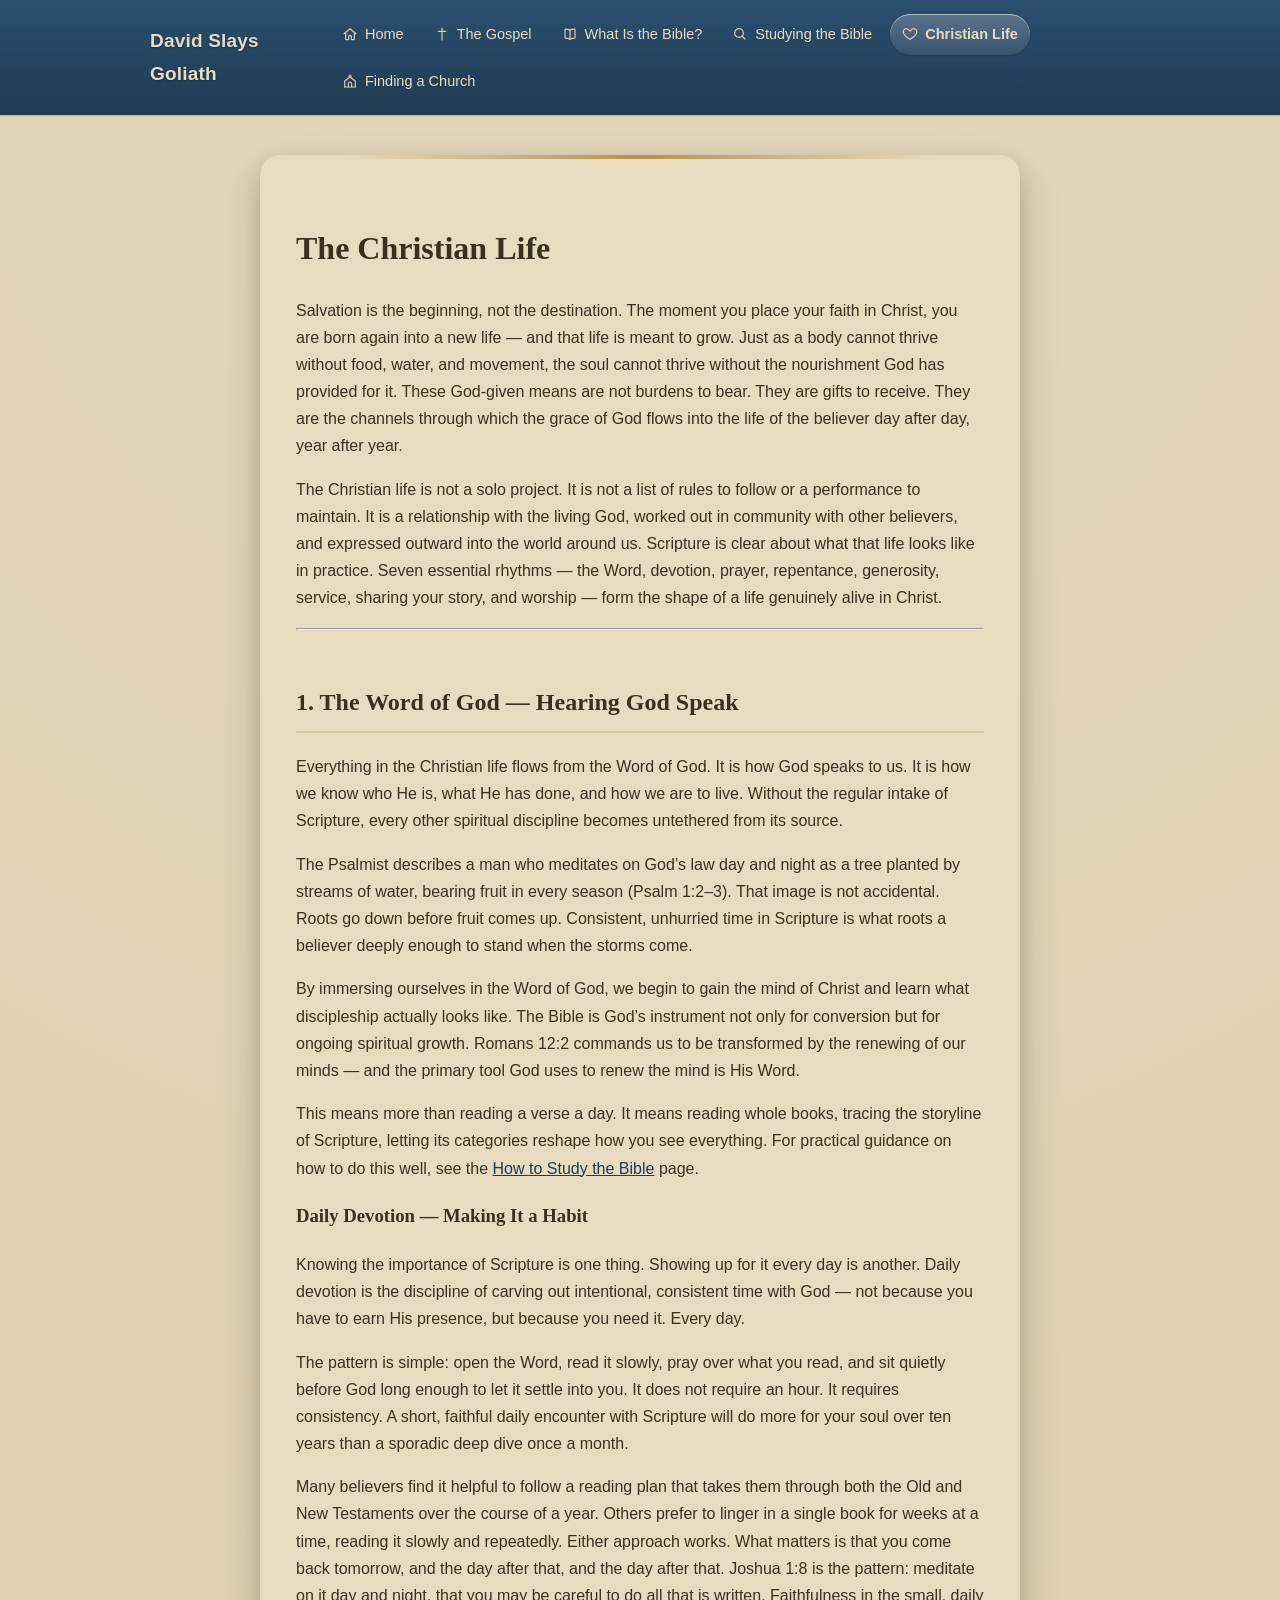
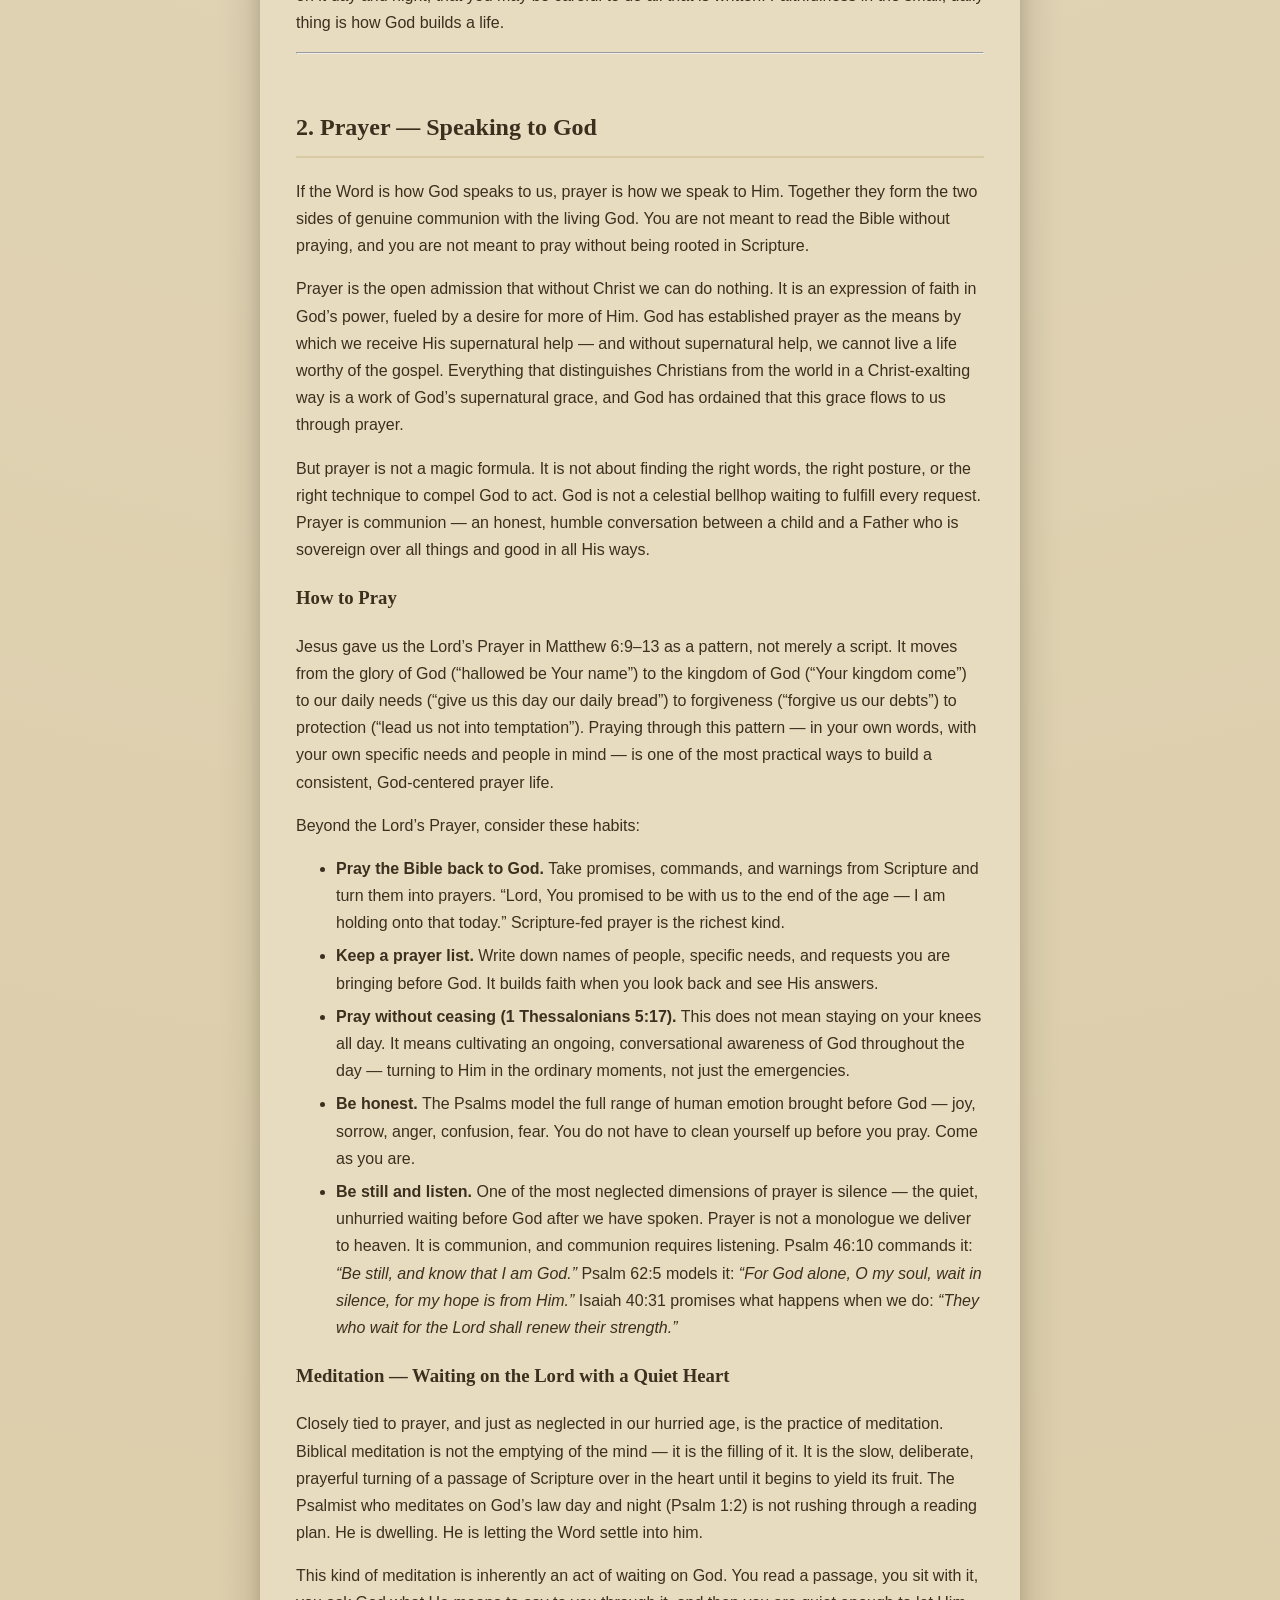
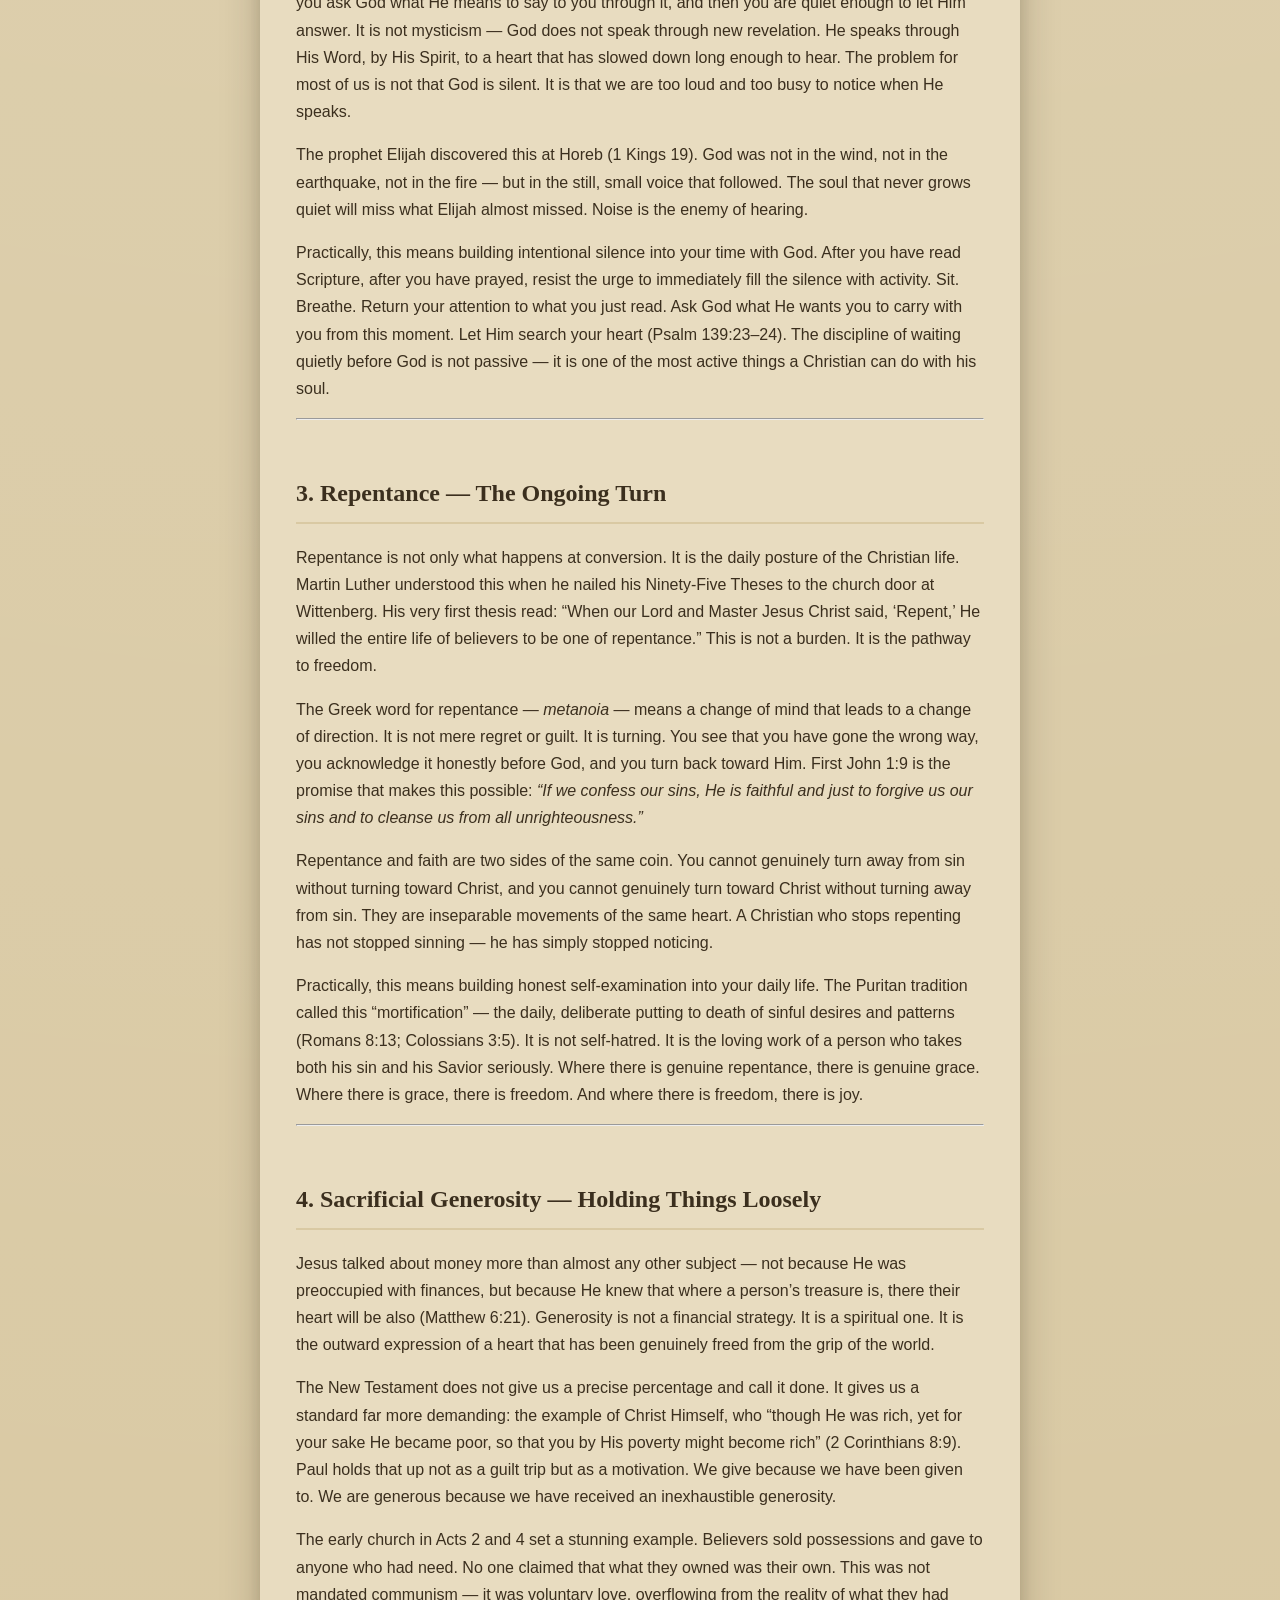
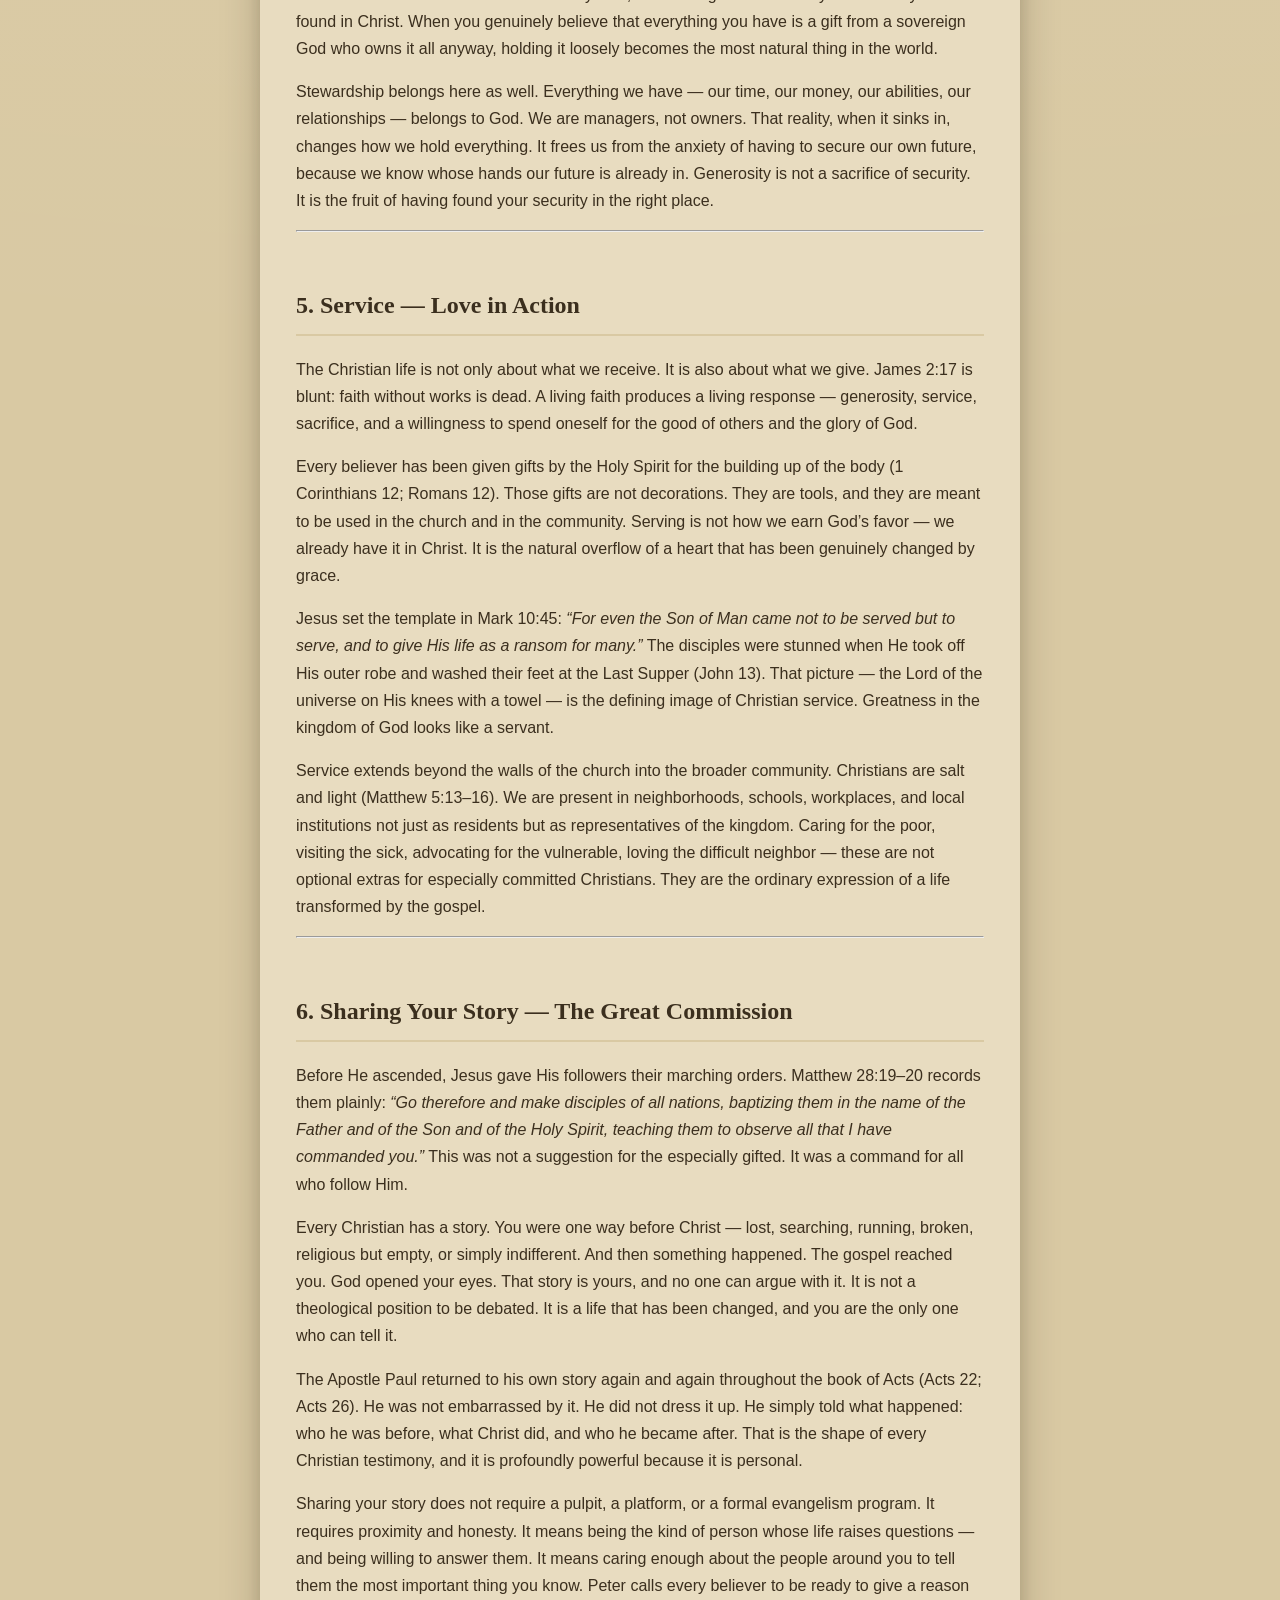
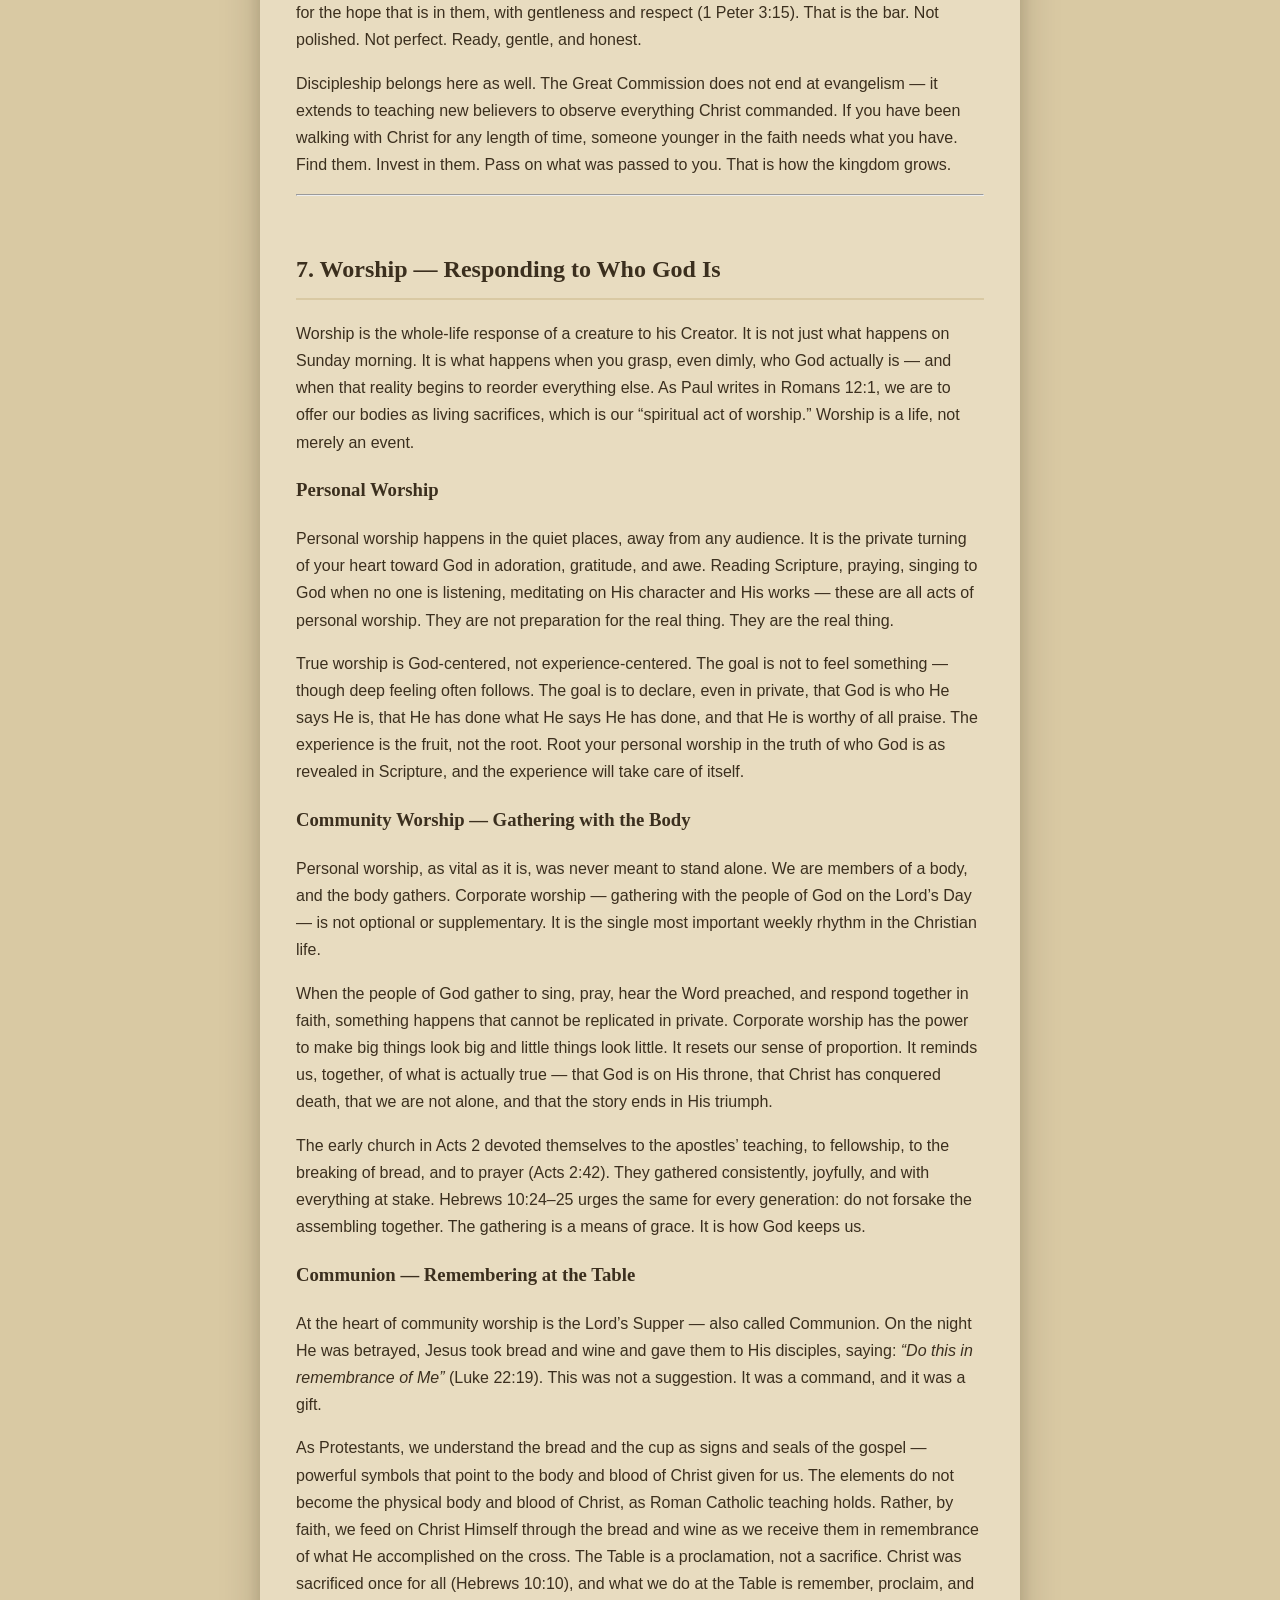
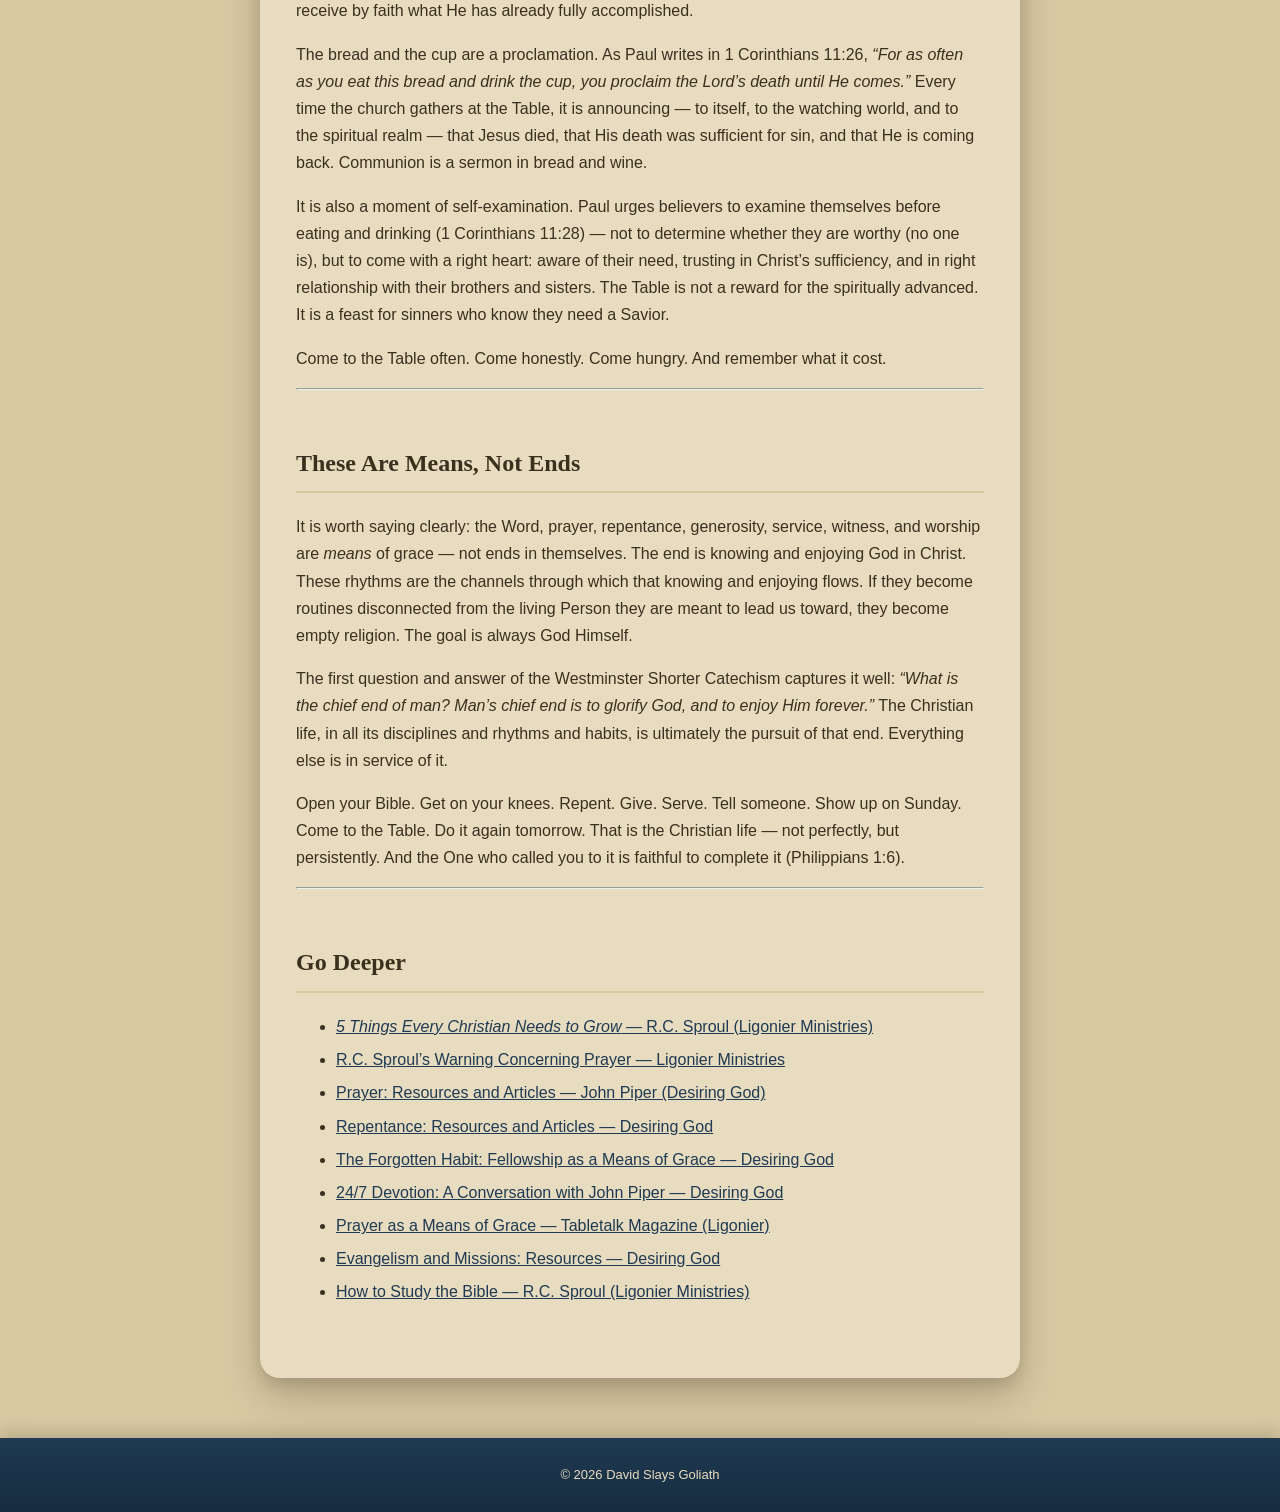
==== christian-life.html @ 3abf7e3c "Redesign: 3D depth, icon nav, mobile hamburger menu Adds inline SVG icon sprite, sticky header with " ====
<!DOCTYPE html>
<html lang="en">
<head>
<meta charset="UTF-8">
<title>Living the Christian Life — David Slays Goliath</title>
<meta name="viewport" content="width=device-width, initial-scale=1">
<link rel="stylesheet" href="styles.css">
</head>
<body>

<header class="site-header">
  <div class="header-inner">
    <a class="site-title" href="index.html">David Slays Goliath</a>
    <button class="nav-toggle" aria-label="Toggle menu" aria-expanded="false" aria-controls="site-nav">
      <span></span><span></span><span></span>
    </button>
    <nav class="site-nav" id="site-nav">
      <ul>
        <li><a href="index.html"><svg class="nav-icon" aria-hidden="true"><use href="assets/icons.svg#icon-home"/></svg><span>Home</span></a></li>
        <li><a href="gospel.html"><svg class="nav-icon" aria-hidden="true"><use href="assets/icons.svg#icon-cross"/></svg><span>The Gospel</span></a></li>
        <li><a href="what-is-the-bible.html"><svg class="nav-icon" aria-hidden="true"><use href="assets/icons.svg#icon-book"/></svg><span>What Is the Bible?</span></a></li>
        <li><a href="studying-the-bible.html"><svg class="nav-icon" aria-hidden="true"><use href="assets/icons.svg#icon-search"/></svg><span>Studying the Bible</span></a></li>
        <li><a href="christian-life.html" class="active"><svg class="nav-icon" aria-hidden="true"><use href="assets/icons.svg#icon-heart"/></svg><span>Christian Life</span></a></li>
        <li><a href="finding-a-church.html"><svg class="nav-icon" aria-hidden="true"><use href="assets/icons.svg#icon-church"/></svg><span>Finding a Church</span></a></li>
      </ul>
    </nav>
  </div>
</header>

<main>
<h1>The Christian Life</h1>

<p>
  Salvation is the beginning, not the destination. The moment you place your faith in Christ,
  you are born again into a new life &mdash; and that life is meant to grow. Just as a body
  cannot thrive without food, water, and movement, the soul cannot thrive without the nourishment
  God has provided for it. These God-given means are not burdens to bear. They are gifts to
  receive. They are the channels through which the grace of God flows into the life of the
  believer day after day, year after year.
</p>

<p>
  The Christian life is not a solo project. It is not a list of rules to follow or a performance
  to maintain. It is a relationship with the living God, worked out in community with other
  believers, and expressed outward into the world around us. Scripture is clear about what that
  life looks like in practice. Seven essential rhythms &mdash; the Word, devotion, prayer,
  repentance, generosity, service, sharing your story, and worship &mdash; form the shape
  of a life genuinely alive in Christ.
</p>

<hr>

<h2>1. The Word of God &mdash; Hearing God Speak</h2>

<p>
  Everything in the Christian life flows from the Word of God. It is how God speaks to us.
  It is how we know who He is, what He has done, and how we are to live. Without the regular
  intake of Scripture, every other spiritual discipline becomes untethered from its source.
</p>

<p>
  The Psalmist describes a man who meditates on God&rsquo;s law day and night as a tree planted
  by streams of water, bearing fruit in every season (Psalm 1:2&ndash;3). That image is not
  accidental. Roots go down before fruit comes up. Consistent, unhurried time in Scripture
  is what roots a believer deeply enough to stand when the storms come.
</p>

<p>
  By immersing ourselves in the Word of God, we begin to gain the mind of Christ and learn
  what discipleship actually looks like. The Bible is God&rsquo;s instrument not only for
  conversion but for ongoing spiritual growth. Romans 12:2 commands us to be transformed
  by the renewing of our minds &mdash; and the primary tool God uses to renew the mind
  is His Word.
</p>

<p>
  This means more than reading a verse a day. It means reading whole books, tracing the
  storyline of Scripture, letting its categories reshape how you see everything. For practical
  guidance on how to do this well, see the
  <a href="studying-the-bible.html">How to Study the Bible</a> page.
</p>

<h3>Daily Devotion &mdash; Making It a Habit</h3>

<p>
  Knowing the importance of Scripture is one thing. Showing up for it every day is another.
  Daily devotion is the discipline of carving out intentional, consistent time with God
  &mdash; not because you have to earn His presence, but because you need it. Every day.
</p>

<p>
  The pattern is simple: open the Word, read it slowly, pray over what you read, and sit
  quietly before God long enough to let it settle into you. It does not require an hour.
  It requires consistency. A short, faithful daily encounter with Scripture will do more
  for your soul over ten years than a sporadic deep dive once a month.
</p>

<p>
  Many believers find it helpful to follow a reading plan that takes them through both the
  Old and New Testaments over the course of a year. Others prefer to linger in a single
  book for weeks at a time, reading it slowly and repeatedly. Either approach works. What
  matters is that you come back tomorrow, and the day after that, and the day after that.
  Joshua 1:8 is the pattern: meditate on it day and night, that you may be careful to do
  all that is written. Faithfulness in the small, daily thing is how God builds a life.
</p>

<hr>

<h2>2. Prayer &mdash; Speaking to God</h2>

<p>
  If the Word is how God speaks to us, prayer is how we speak to Him. Together they form the
  two sides of genuine communion with the living God. You are not meant to read the Bible
  without praying, and you are not meant to pray without being rooted in Scripture.
</p>

<p>
  Prayer is the open admission that without Christ we can do nothing. It is an expression of
  faith in God&rsquo;s power, fueled by a desire for more of Him. God has established prayer
  as the means by which we receive His supernatural help &mdash; and without supernatural help,
  we cannot live a life worthy of the gospel. Everything that distinguishes Christians from the
  world in a Christ-exalting way is a work of God&rsquo;s supernatural grace, and God has
  ordained that this grace flows to us through prayer.
</p>

<p>
  But prayer is not a magic formula. It is not about finding the right words, the right posture,
  or the right technique to compel God to act. God is not a celestial bellhop waiting to fulfill
  every request. Prayer is communion &mdash; an honest, humble conversation between a child
  and a Father who is sovereign over all things and good in all His ways.
</p>

<h3>How to Pray</h3>

<p>
  Jesus gave us the Lord&rsquo;s Prayer in Matthew 6:9&ndash;13 as a pattern, not merely a
  script. It moves from the glory of God (&ldquo;hallowed be Your name&rdquo;) to the kingdom
  of God (&ldquo;Your kingdom come&rdquo;) to our daily needs (&ldquo;give us this day our
  daily bread&rdquo;) to forgiveness (&ldquo;forgive us our debts&rdquo;) to protection
  (&ldquo;lead us not into temptation&rdquo;). Praying through this pattern &mdash; in your
  own words, with your own specific needs and people in mind &mdash; is one of the most
  practical ways to build a consistent, God-centered prayer life.
</p>

<p>
  Beyond the Lord&rsquo;s Prayer, consider these habits:
</p>

<ul>
  <li>
    <strong>Pray the Bible back to God.</strong> Take promises, commands, and warnings from
    Scripture and turn them into prayers. &ldquo;Lord, You promised to be with us to the end
    of the age &mdash; I am holding onto that today.&rdquo; Scripture-fed prayer is the
    richest kind.
  </li>
  <li>
    <strong>Keep a prayer list.</strong> Write down names of people, specific needs, and
    requests you are bringing before God. It builds faith when you look back and see
    His answers.
  </li>
  <li>
    <strong>Pray without ceasing (1 Thessalonians 5:17).</strong> This does not mean
    staying on your knees all day. It means cultivating an ongoing, conversational awareness
    of God throughout the day &mdash; turning to Him in the ordinary moments, not just
    the emergencies.
  </li>
  <li>
    <strong>Be honest.</strong> The Psalms model the full range of human emotion brought
    before God &mdash; joy, sorrow, anger, confusion, fear. You do not have to clean yourself
    up before you pray. Come as you are.
  </li>
  <li>
    <strong>Be still and listen.</strong> One of the most neglected dimensions of prayer is
    silence &mdash; the quiet, unhurried waiting before God after we have spoken. Prayer is
    not a monologue we deliver to heaven. It is communion, and communion requires listening.
    Psalm 46:10 commands it: <em>&ldquo;Be still, and know that I am God.&rdquo;</em> Psalm
    62:5 models it: <em>&ldquo;For God alone, O my soul, wait in silence, for my hope is
    from Him.&rdquo;</em> Isaiah 40:31 promises what happens when we do:
    <em>&ldquo;They who wait for the Lord shall renew their strength.&rdquo;</em>
  </li>
</ul>

<h3>Meditation &mdash; Waiting on the Lord with a Quiet Heart</h3>

<p>
  Closely tied to prayer, and just as neglected in our hurried age, is the practice of
  meditation. Biblical meditation is not the emptying of the mind &mdash; it is the filling
  of it. It is the slow, deliberate, prayerful turning of a passage of Scripture over in
  the heart until it begins to yield its fruit. The Psalmist who meditates on God&rsquo;s
  law day and night (Psalm 1:2) is not rushing through a reading plan. He is dwelling.
  He is letting the Word settle into him.
</p>

<p>
  This kind of meditation is inherently an act of waiting on God. You read a passage, you
  sit with it, you ask God what He means to say to you through it, and then you are quiet
  enough to let Him answer. It is not mysticism &mdash; God does not speak through new
  revelation. He speaks through His Word, by His Spirit, to a heart that has slowed down
  long enough to hear. The problem for most of us is not that God is silent. It is that we
  are too loud and too busy to notice when He speaks.
</p>

<p>
  The prophet Elijah discovered this at Horeb (1 Kings 19). God was not in the wind, not
  in the earthquake, not in the fire &mdash; but in the still, small voice that followed.
  The soul that never grows quiet will miss what Elijah almost missed. Noise is the enemy
  of hearing.
</p>

<p>
  Practically, this means building intentional silence into your time with God. After you
  have read Scripture, after you have prayed, resist the urge to immediately fill the
  silence with activity. Sit. Breathe. Return your attention to what you just read. Ask
  God what He wants you to carry with you from this moment. Let Him search your heart
  (Psalm 139:23&ndash;24). The discipline of waiting quietly before God is not passive
  &mdash; it is one of the most active things a Christian can do with his soul.
</p>

<hr>

<h2>3. Repentance &mdash; The Ongoing Turn</h2>

<p>
  Repentance is not only what happens at conversion. It is the daily posture of the Christian
  life. Martin Luther understood this when he nailed his Ninety-Five Theses to the church
  door at Wittenberg. His very first thesis read: &ldquo;When our Lord and Master Jesus Christ
  said, &lsquo;Repent,&rsquo; He willed the entire life of believers to be one of repentance.&rdquo;
  This is not a burden. It is the pathway to freedom.
</p>

<p>
  The Greek word for repentance &mdash; <em>metanoia</em> &mdash; means a change of mind that
  leads to a change of direction. It is not mere regret or guilt. It is turning. You see that
  you have gone the wrong way, you acknowledge it honestly before God, and you turn back toward
  Him. First John 1:9 is the promise that makes this possible: <em>&ldquo;If we confess our
  sins, He is faithful and just to forgive us our sins and to cleanse us from all
  unrighteousness.&rdquo;</em>
</p>

<p>
  Repentance and faith are two sides of the same coin. You cannot genuinely turn away from
  sin without turning toward Christ, and you cannot genuinely turn toward Christ without
  turning away from sin. They are inseparable movements of the same heart. A Christian who
  stops repenting has not stopped sinning &mdash; he has simply stopped noticing.
</p>

<p>
  Practically, this means building honest self-examination into your daily life. The Puritan
  tradition called this &ldquo;mortification&rdquo; &mdash; the daily, deliberate putting to
  death of sinful desires and patterns (Romans 8:13; Colossians 3:5). It is not self-hatred.
  It is the loving work of a person who takes both his sin and his Savior seriously. Where
  there is genuine repentance, there is genuine grace. Where there is grace, there is freedom.
  And where there is freedom, there is joy.
</p>

<hr>

<h2>4. Sacrificial Generosity &mdash; Holding Things Loosely</h2>

<p>
  Jesus talked about money more than almost any other subject &mdash; not because He was
  preoccupied with finances, but because He knew that where a person&rsquo;s treasure is,
  there their heart will be also (Matthew 6:21). Generosity is not a financial strategy.
  It is a spiritual one. It is the outward expression of a heart that has been genuinely
  freed from the grip of the world.
</p>

<p>
  The New Testament does not give us a precise percentage and call it done. It gives us a
  standard far more demanding: the example of Christ Himself, who &ldquo;though He was rich,
  yet for your sake He became poor, so that you by His poverty might become rich&rdquo;
  (2 Corinthians 8:9). Paul holds that up not as a guilt trip but as a motivation. We give
  because we have been given to. We are generous because we have received an inexhaustible
  generosity.
</p>

<p>
  The early church in Acts 2 and 4 set a stunning example. Believers sold possessions and
  gave to anyone who had need. No one claimed that what they owned was their own. This was
  not mandated communism &mdash; it was voluntary love, overflowing from the reality of
  what they had found in Christ. When you genuinely believe that everything you have is a
  gift from a sovereign God who owns it all anyway, holding it loosely becomes the most
  natural thing in the world.
</p>

<p>
  Stewardship belongs here as well. Everything we have &mdash; our time, our money, our
  abilities, our relationships &mdash; belongs to God. We are managers, not owners. That
  reality, when it sinks in, changes how we hold everything. It frees us from the anxiety
  of having to secure our own future, because we know whose hands our future is already in.
  Generosity is not a sacrifice of security. It is the fruit of having found your security
  in the right place.
</p>

<hr>

<h2>5. Service &mdash; Love in Action</h2>

<p>
  The Christian life is not only about what we receive. It is also about what we give. James
  2:17 is blunt: faith without works is dead. A living faith produces a living response &mdash;
  generosity, service, sacrifice, and a willingness to spend oneself for the good of others
  and the glory of God.
</p>

<p>
  Every believer has been given gifts by the Holy Spirit for the building up of the body
  (1 Corinthians 12; Romans 12). Those gifts are not decorations. They are tools, and
  they are meant to be used in the church and in the community. Serving is not how we earn
  God&rsquo;s favor &mdash; we already have it in Christ. It is the natural overflow of a
  heart that has been genuinely changed by grace.
</p>

<p>
  Jesus set the template in Mark 10:45: <em>&ldquo;For even the Son of Man came not to be
  served but to serve, and to give His life as a ransom for many.&rdquo;</em> The disciples
  were stunned when He took off His outer robe and washed their feet at the Last Supper
  (John 13). That picture &mdash; the Lord of the universe on His knees with a towel &mdash;
  is the defining image of Christian service. Greatness in the kingdom of God looks like
  a servant.
</p>

<p>
  Service extends beyond the walls of the church into the broader community. Christians are
  salt and light (Matthew 5:13&ndash;16). We are present in neighborhoods, schools,
  workplaces, and local institutions not just as residents but as representatives of the
  kingdom. Caring for the poor, visiting the sick, advocating for the vulnerable, loving
  the difficult neighbor &mdash; these are not optional extras for especially committed
  Christians. They are the ordinary expression of a life transformed by the gospel.
</p>

<hr>

<h2>6. Sharing Your Story &mdash; The Great Commission</h2>

<p>
  Before He ascended, Jesus gave His followers their marching orders. Matthew 28:19&ndash;20
  records them plainly: <em>&ldquo;Go therefore and make disciples of all nations, baptizing
  them in the name of the Father and of the Son and of the Holy Spirit, teaching them to
  observe all that I have commanded you.&rdquo;</em> This was not a suggestion for the
  especially gifted. It was a command for all who follow Him.
</p>

<p>
  Every Christian has a story. You were one way before Christ &mdash; lost, searching, running,
  broken, religious but empty, or simply indifferent. And then something happened. The gospel
  reached you. God opened your eyes. That story is yours, and no one can argue with it. It is
  not a theological position to be debated. It is a life that has been changed, and you are
  the only one who can tell it.
</p>

<p>
  The Apostle Paul returned to his own story again and again throughout the book of Acts
  (Acts 22; Acts 26). He was not embarrassed by it. He did not dress it up. He simply told
  what happened: who he was before, what Christ did, and who he became after. That is the
  shape of every Christian testimony, and it is profoundly powerful because it is personal.
</p>

<p>
  Sharing your story does not require a pulpit, a platform, or a formal evangelism program.
  It requires proximity and honesty. It means being the kind of person whose life raises
  questions &mdash; and being willing to answer them. It means caring enough about the people
  around you to tell them the most important thing you know. Peter calls every believer to
  be ready to give a reason for the hope that is in them, with gentleness and respect
  (1 Peter 3:15). That is the bar. Not polished. Not perfect. Ready, gentle, and honest.
</p>

<p>
  Discipleship belongs here as well. The Great Commission does not end at evangelism &mdash;
  it extends to teaching new believers to observe everything Christ commanded. If you have
  been walking with Christ for any length of time, someone younger in the faith needs what
  you have. Find them. Invest in them. Pass on what was passed to you. That is how the
  kingdom grows.
</p>

<hr>

<h2>7. Worship &mdash; Responding to Who God Is</h2>

<p>
  Worship is the whole-life response of a creature to his Creator. It is not just what happens
  on Sunday morning. It is what happens when you grasp, even dimly, who God actually is &mdash;
  and when that reality begins to reorder everything else. As Paul writes in Romans 12:1,
  we are to offer our bodies as living sacrifices, which is our &ldquo;spiritual act of worship.&rdquo;
  Worship is a life, not merely an event.
</p>

<h3>Personal Worship</h3>

<p>
  Personal worship happens in the quiet places, away from any audience. It is the private
  turning of your heart toward God in adoration, gratitude, and awe. Reading Scripture,
  praying, singing to God when no one is listening, meditating on His character and His
  works &mdash; these are all acts of personal worship. They are not preparation for
  the real thing. They are the real thing.
</p>

<p>
  True worship is God-centered, not experience-centered. The goal is not to feel something
  &mdash; though deep feeling often follows. The goal is to declare, even in private, that
  God is who He says He is, that He has done what He says He has done, and that He is
  worthy of all praise. The experience is the fruit, not the root. Root your personal
  worship in the truth of who God is as revealed in Scripture, and the experience
  will take care of itself.
</p>

<h3>Community Worship &mdash; Gathering with the Body</h3>

<p>
  Personal worship, as vital as it is, was never meant to stand alone. We are members of
  a body, and the body gathers. Corporate worship &mdash; gathering with the people of God
  on the Lord&rsquo;s Day &mdash; is not optional or supplementary. It is the single most
  important weekly rhythm in the Christian life.
</p>

<p>
  When the people of God gather to sing, pray, hear the Word preached, and respond together
  in faith, something happens that cannot be replicated in private. Corporate worship has the
  power to make big things look big and little things look little. It resets our sense of
  proportion. It reminds us, together, of what is actually true &mdash; that God is on His
  throne, that Christ has conquered death, that we are not alone, and that the story ends
  in His triumph.
</p>

<p>
  The early church in Acts 2 devoted themselves to the apostles&rsquo; teaching, to fellowship,
  to the breaking of bread, and to prayer (Acts 2:42). They gathered consistently, joyfully,
  and with everything at stake. Hebrews 10:24&ndash;25 urges the same for every generation:
  do not forsake the assembling together. The gathering is a means of grace. It is how God
  keeps us.
</p>

<h3>Communion &mdash; Remembering at the Table</h3>

<p>
  At the heart of community worship is the Lord&rsquo;s Supper &mdash; also called Communion.
  On the night He was betrayed, Jesus took bread and wine and gave them to His disciples,
  saying: <em>&ldquo;Do this in remembrance of Me&rdquo;</em> (Luke 22:19). This was not a
  suggestion. It was a command, and it was a gift.
</p>

<p>
  As Protestants, we understand the bread and the cup as signs and seals of the gospel
  &mdash; powerful symbols that point to the body and blood of Christ given for us. The
  elements do not become the physical body and blood of Christ, as Roman Catholic teaching
  holds. Rather, by faith, we feed on Christ Himself through the bread and wine as we
  receive them in remembrance of what He accomplished on the cross. The Table is a
  proclamation, not a sacrifice. Christ was sacrificed once for all (Hebrews 10:10),
  and what we do at the Table is remember, proclaim, and receive by faith what He has
  already fully accomplished.
</p>

<p>
  The bread and the cup are a proclamation. As Paul writes in 1 Corinthians 11:26,
  <em>&ldquo;For as often as you eat this bread and drink the cup, you proclaim the Lord&rsquo;s
  death until He comes.&rdquo;</em> Every time the church gathers at the Table, it is
  announcing &mdash; to itself, to the watching world, and to the spiritual realm &mdash;
  that Jesus died, that His death was sufficient for sin, and that He is coming back.
  Communion is a sermon in bread and wine.
</p>

<p>
  It is also a moment of self-examination. Paul urges believers to examine themselves before
  eating and drinking (1 Corinthians 11:28) &mdash; not to determine whether they are worthy
  (no one is), but to come with a right heart: aware of their need, trusting in Christ&rsquo;s
  sufficiency, and in right relationship with their brothers and sisters. The Table is not a
  reward for the spiritually advanced. It is a feast for sinners who know they need a Savior.
</p>

<p>
  Come to the Table often. Come honestly. Come hungry. And remember what it cost.
</p>

<hr>

<h2>These Are Means, Not Ends</h2>

<p>
  It is worth saying clearly: the Word, prayer, repentance, generosity, service, witness, and
  worship are <em>means</em> of grace &mdash; not ends in themselves. The end is knowing and
  enjoying God in Christ. These rhythms are the channels through which that knowing and enjoying
  flows. If they become routines disconnected from the living Person they are meant to lead
  us toward, they become empty religion. The goal is always God Himself.
</p>

<p>
  The first question and answer of the Westminster Shorter Catechism captures it well:
  <em>&ldquo;What is the chief end of man? Man&rsquo;s chief end is to glorify God, and to
  enjoy Him forever.&rdquo;</em> The Christian life, in all its disciplines and rhythms and
  habits, is ultimately the pursuit of that end. Everything else is in service of it.
</p>

<p>
  Open your Bible. Get on your knees. Repent. Give. Serve. Tell someone. Show up on Sunday.
  Come to the Table. Do it again tomorrow. That is the Christian life &mdash; not perfectly,
  but persistently. And the One who called you to it is faithful to complete it (Philippians 1:6).
</p>

<hr>

<h2>Go Deeper</h2>

<ul>
  <li><a href="https://store.ligonier.org/5-things-every-christian-needs-to-grow-paperback" target="_blank" rel="noopener"><em>5 Things Every Christian Needs to Grow</em> &mdash; R.C. Sproul (Ligonier Ministries)</a></li>
  <li><a href="https://learn.ligonier.org/articles/rc-sproul-warning-prayer" target="_blank" rel="noopener">R.C. Sproul&rsquo;s Warning Concerning Prayer &mdash; Ligonier Ministries</a></li>
  <li><a href="https://www.desiringgod.org/topics/prayer" target="_blank" rel="noopener">Prayer: Resources and Articles &mdash; John Piper (Desiring God)</a></li>
  <li><a href="https://www.desiringgod.org/topics/repentance" target="_blank" rel="noopener">Repentance: Resources and Articles &mdash; Desiring God</a></li>
  <li><a href="https://www.desiringgod.org/articles/the-forgotten-habit" target="_blank" rel="noopener">The Forgotten Habit: Fellowship as a Means of Grace &mdash; Desiring God</a></li>
  <li><a href="https://www.desiringgod.org/interviews/24-7-devotion" target="_blank" rel="noopener">24/7 Devotion: A Conversation with John Piper &mdash; Desiring God</a></li>
  <li><a href="https://tabletalkmagazine.com/article/2020/06/prayer-as-a-means-of-grace/" target="_blank" rel="noopener">Prayer as a Means of Grace &mdash; Tabletalk Magazine (Ligonier)</a></li>
  <li><a href="https://www.desiringgod.org/topics/evangelism-and-missions" target="_blank" rel="noopener">Evangelism and Missions: Resources &mdash; Desiring God</a></li>
  <li><a href="https://learn.ligonier.org/devotionals/how-study-bible" target="_blank" rel="noopener">How to Study the Bible &mdash; R.C. Sproul (Ligonier Ministries)</a></li>
</ul>
</main>

<footer class="site-footer">
  &copy; 2026 David Slays Goliath
</footer>

<script src="script.js" defer></script>
</body>
</html>
---- styles.css ----
:root {
  --sand: #D9C9A3;
  --sand-light: #E8DCC0;
  --dusk-blue: #1F3A52;
  --dusk-blue-light: #2C4F6E;
  --bronze: #8C6A3F;
  --gold: #B8924D;
  --ink: #3B2F1E;

  --radius-sm: 8px;
  --radius-md: 14px;
  --radius-lg: 20px;

  --shadow-sm: 0 1px 2px rgba(31, 22, 8, 0.12), 0 1px 1px rgba(31, 22, 8, 0.08);
  --shadow-md: 0 6px 16px rgba(31, 22, 8, 0.16), 0 2px 6px rgba(31, 22, 8, 0.1);
  --shadow-lg: 0 18px 40px rgba(31, 22, 8, 0.22), 0 6px 14px rgba(31, 22, 8, 0.12);
  --shadow-inset: inset 0 1px 0 rgba(255, 255, 255, 0.5), inset 0 -1px 0 rgba(0, 0, 0, 0.06);

  --ease: cubic-bezier(0.2, 0.7, 0.2, 1);
}

* {
  box-sizing: border-box;
}

body {
  margin: 0;
  font-family: -apple-system, Segoe UI, Roboto, Helvetica, Arial, sans-serif;
  color: var(--ink);
  background: var(--sand) radial-gradient(circle at 50% 0%, rgba(255, 255, 255, 0.25), transparent 55%);
  line-height: 1.7;
}

h1, h2, h3, .headline {
  font-family: Georgia, 'Times New Roman', serif;
}

a {
  color: var(--dusk-blue);
}

a:hover {
  text-decoration: none;
}

/* ---------- Header / Nav ---------- */

header.site-header {
  background: linear-gradient(180deg, var(--dusk-blue-light), var(--dusk-blue));
  padding: 14px 24px;
  position: sticky;
  top: 0;
  z-index: 50;
  box-shadow: var(--shadow-sm);
  transition: box-shadow 0.25s var(--ease);
}

header.site-header.is-scrolled {
  box-shadow: var(--shadow-md);
}

.site-header .header-inner {
  max-width: 980px;
  margin: 0 auto;
  display: flex;
  align-items: center;
  justify-content: space-between;
  gap: 12px;
  position: relative;
}

.site-title {
  color: var(--sand-light);
  font-size: 19px;
  text-decoration: none;
  font-weight: bold;
  letter-spacing: 0.2px;
  text-shadow: 0 1px 2px rgba(0, 0, 0, 0.3);
}

/* Hamburger toggle (mobile only) */
.nav-toggle {
  display: none;
  flex-direction: column;
  justify-content: center;
  gap: 5px;
  width: 38px;
  height: 34px;
  background: rgba(255, 255, 255, 0.08);
  border: 1px solid rgba(255, 255, 255, 0.18);
  border-radius: var(--radius-sm);
  cursor: pointer;
  box-shadow: var(--shadow-sm);
}

.nav-toggle span {
  display: block;
  width: 18px;
  height: 2px;
  margin: 0 auto;
  background: var(--sand-light);
  border-radius: 2px;
  transition: transform 0.25s var(--ease), opacity 0.25s var(--ease);
}

.nav-toggle.open span:nth-child(1) {
  transform: translateY(7px) rotate(45deg);
}
.nav-toggle.open span:nth-child(2) {
  opacity: 0;
}
.nav-toggle.open span:nth-child(3) {
  transform: translateY(-7px) rotate(-45deg);
}

nav.site-nav ul {
  list-style: none;
  display: flex;
  flex-wrap: wrap;
  gap: 6px;
  margin: 0;
  padding: 0;
}

nav.site-nav a {
  display: flex;
  align-items: center;
  gap: 7px;
  color: var(--sand-light);
  text-decoration: none;
  font-size: 14.5px;
  padding: 8px 12px;
  border-radius: 999px;
  transition: background 0.2s var(--ease), box-shadow 0.2s var(--ease), transform 0.15s var(--ease);
}

nav.site-nav a:hover {
  background: rgba(255, 255, 255, 0.1);
  box-shadow: var(--shadow-inset);
}

nav.site-nav a.active {
  background: linear-gradient(180deg, rgba(255, 255, 255, 0.22), rgba(255, 255, 255, 0.08));
  box-shadow: var(--shadow-sm), var(--shadow-inset);
  font-weight: 600;
}

.nav-icon {
  width: 16px;
  height: 16px;
  flex-shrink: 0;
  opacity: 0.9;
}

@media (max-width: 760px) {
  .nav-toggle {
    display: flex;
  }

  nav.site-nav {
    position: absolute;
    top: calc(100% + 10px);
    right: 0;
    left: 0;
    background: var(--dusk-blue);
    border-radius: var(--radius-md);
    box-shadow: var(--shadow-lg);
    padding: 10px;
    max-height: 0;
    overflow: hidden;
    opacity: 0;
    transform: translateY(-6px);
    transition: max-height 0.25s var(--ease), opacity 0.2s var(--ease), transform 0.25s var(--ease);
  }

  nav.site-nav.open {
    max-height: 360px;
    opacity: 1;
    transform: translateY(0);
  }

  nav.site-nav ul {
    flex-direction: column;
  }

  nav.site-nav a {
    padding: 11px 14px;
  }
}

/* ---------- Hero ---------- */

.hero {
  background-image: linear-gradient(rgba(31, 58, 82, 0.6), rgba(31, 58, 82, 0.55)), url("assets/hero-david-goliath.jpg");
  background-size: cover;
  background-position: center 20%;
  padding: 100px 24px 120px;
  text-align: center;
  position: relative;
  box-shadow: var(--shadow-lg);
  clip-path: polygon(0 0, 100% 0, 100% 92%, 50% 100%, 0 92%);
}

.hero .headline {
  font-size: 36px;
  margin: 0 0 8px;
  color: var(--sand-light);
  text-shadow: 0 3px 8px rgba(0, 0, 0, 0.45);
}

.hero .subtitle {
  font-size: 18px;
  color: var(--sand-light);
  margin: 0;
  text-shadow: 0 1px 4px rgba(0, 0, 0, 0.4);
}

.hero .credit {
  display: block;
  margin-top: 16px;
  font-size: 11px;
  color: var(--sand-light);
  opacity: 0.75;
}

/* ---------- Main content card ---------- */

main {
  max-width: 760px;
  margin: 40px auto 60px;
  padding: 44px 36px 56px;
  position: relative;
  background: var(--sand-light);
  border-radius: var(--radius-lg);
  box-shadow: var(--shadow-lg);
}

.hero + main {
  margin-top: -36px;
}

main::before {
  content: "";
  position: absolute;
  top: 0;
  left: 10%;
  right: 10%;
  height: 4px;
  border-radius: 0 0 4px 4px;
  background: linear-gradient(90deg, transparent, var(--gold), transparent);
}

.page-title {
  font-size: 28px;
  margin-bottom: 8px;
}

.page-intro,
.start-label {
  color: var(--bronze);
  font-style: italic;
  margin-top: 0;
}

main h2 {
  margin-top: 2.2em;
  padding-bottom: 8px;
  border-bottom: 2px solid var(--sand);
}

main blockquote {
  margin: 1.4em 0;
  padding: 14px 18px;
  background: var(--sand);
  border-left: 4px solid var(--gold);
  border-radius: var(--radius-sm);
  box-shadow: var(--shadow-sm);
  font-style: italic;
}

/* generic content lists (resources, etc.) get a subtle lift */
main ul:not(.topic-grid) li {
  position: relative;
  margin-bottom: 6px;
}

/* ---------- Topic cards (homepage) ---------- */

.topic-grid {
  list-style: none;
  display: grid;
  grid-template-columns: repeat(auto-fit, minmax(280px, 1fr));
  gap: 14px;
  margin: 0;
  padding: 0;
}

.topic-card a {
  display: flex;
  align-items: center;
  gap: 14px;
  padding: 16px;
  background: linear-gradient(180deg, #fff7e8, var(--sand-light));
  border-radius: var(--radius-md);
  box-shadow: var(--shadow-sm), var(--shadow-inset);
  text-decoration: none;
  color: var(--ink);
  border: 1px solid rgba(140, 106, 63, 0.18);
  transition: transform 0.2s var(--ease), box-shadow 0.2s var(--ease);
}

.topic-card a:hover {
  transform: translateY(-3px);
  box-shadow: var(--shadow-md), var(--shadow-inset);
}

.topic-icon {
  display: flex;
  align-items: center;
  justify-content: center;
  width: 42px;
  height: 42px;
  flex-shrink: 0;
  border-radius: 50%;
  background: linear-gradient(180deg, var(--dusk-blue-light), var(--dusk-blue));
  box-shadow: var(--shadow-sm), inset 0 1px 0 rgba(255, 255, 255, 0.25);
  color: var(--sand-light);
}

.topic-icon svg {
  width: 21px;
  height: 21px;
}

.topic-text {
  display: flex;
  flex-direction: column;
  gap: 2px;
  flex: 1;
}

.topic-title {
  font-weight: 700;
  font-size: 15.5px;
  color: var(--dusk-blue);
}

.topic-desc {
  font-size: 13px;
  color: var(--bronze);
}

.topic-arrow {
  width: 16px;
  height: 16px;
  flex-shrink: 0;
  color: var(--bronze);
  opacity: 0.6;
  transition: transform 0.2s var(--ease), opacity 0.2s var(--ease);
}

.topic-card a:hover .topic-arrow {
  transform: translateX(3px);
  opacity: 1;
}

/* ---------- Footer ---------- */

footer.site-footer {
  background: linear-gradient(180deg, var(--dusk-blue), #162c3f);
  color: var(--sand-light);
  text-align: center;
  padding: 26px 24px;
  font-size: 13px;
  box-shadow: 0 -6px 16px rgba(31, 22, 8, 0.18);
}

/* ---------- Misc ---------- */

.coming-soon {
  border: 1px dashed var(--bronze);
  padding: 24px;
  border-radius: var(--radius-md);
  background: var(--sand);
  box-shadow: var(--shadow-inset);
}

@media (max-width: 600px) {
  main {
    margin: 28px 12px 40px;
    padding: 32px 22px 40px;
  }

  .hero + main {
    margin-top: -24px;
  }

  .hero {
    padding: 80px 20px 90px;
  }

  .hero .headline {
    font-size: 28px;
  }
}
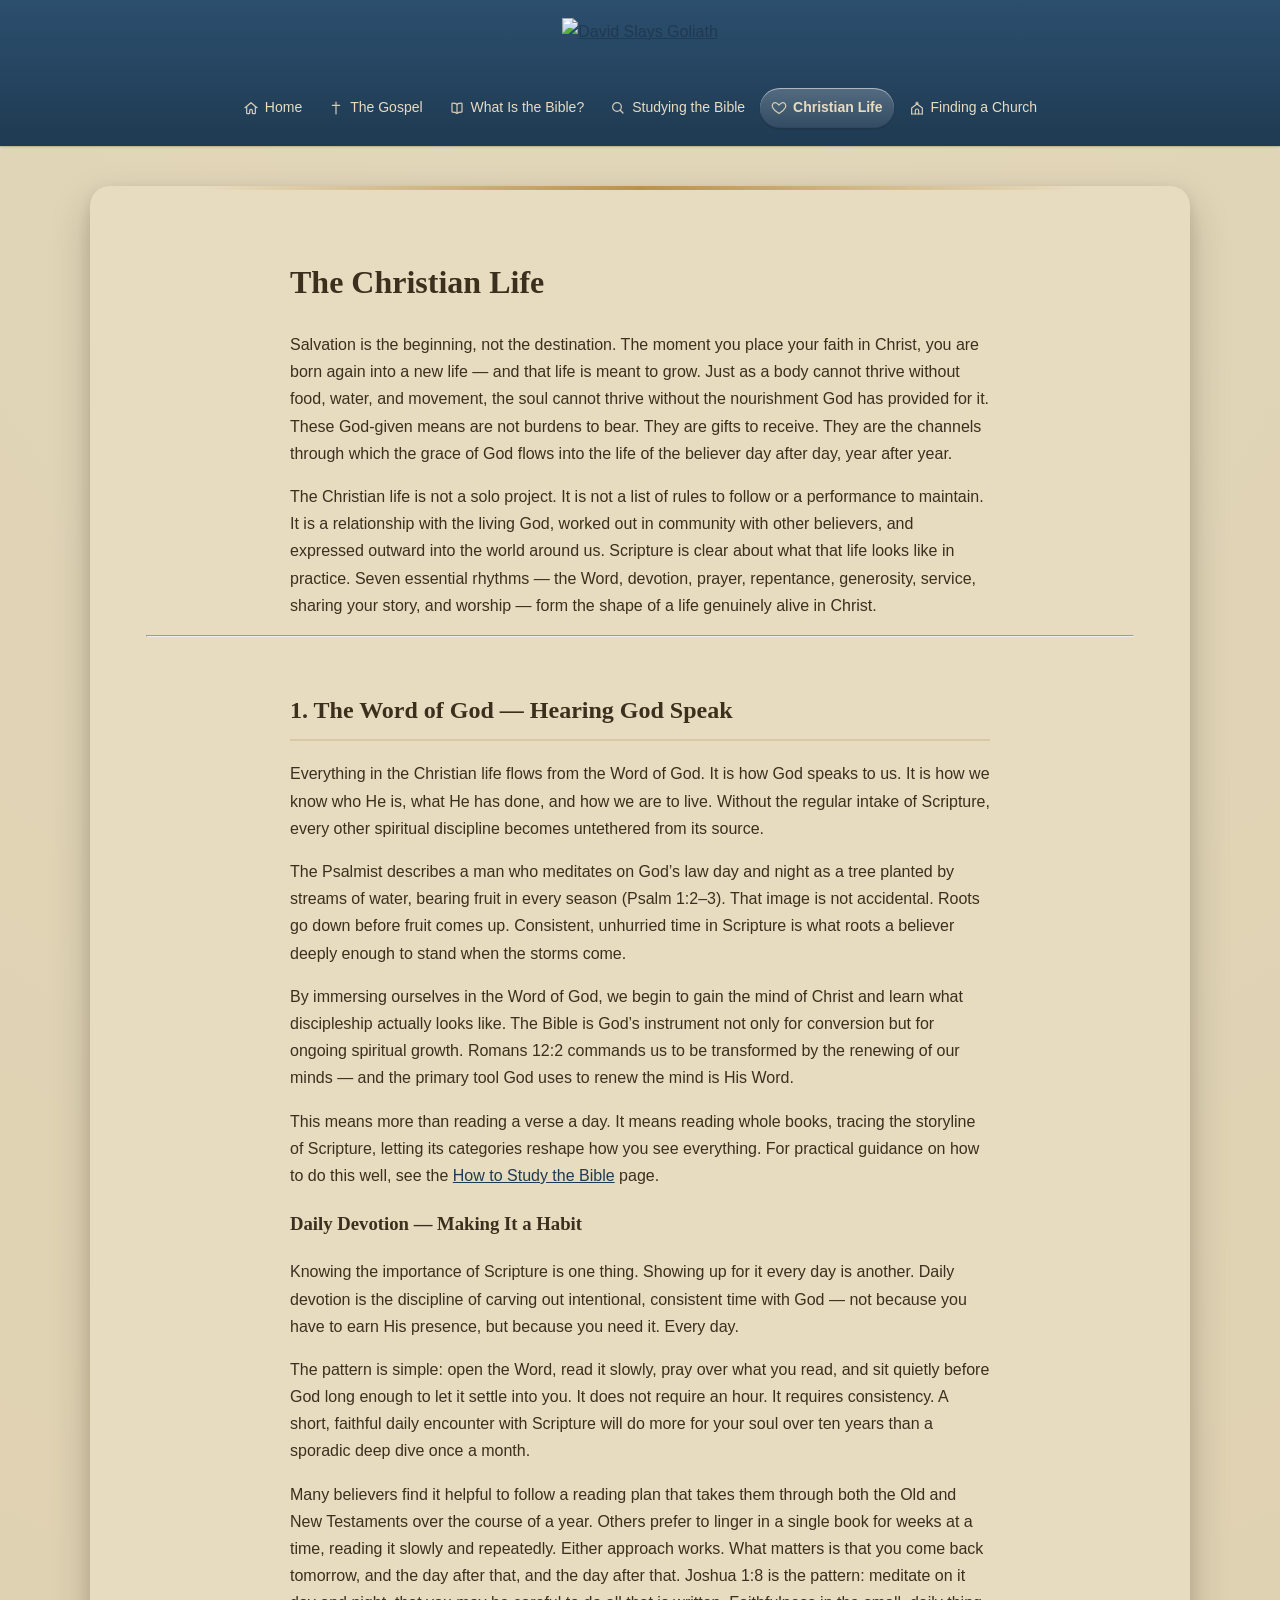
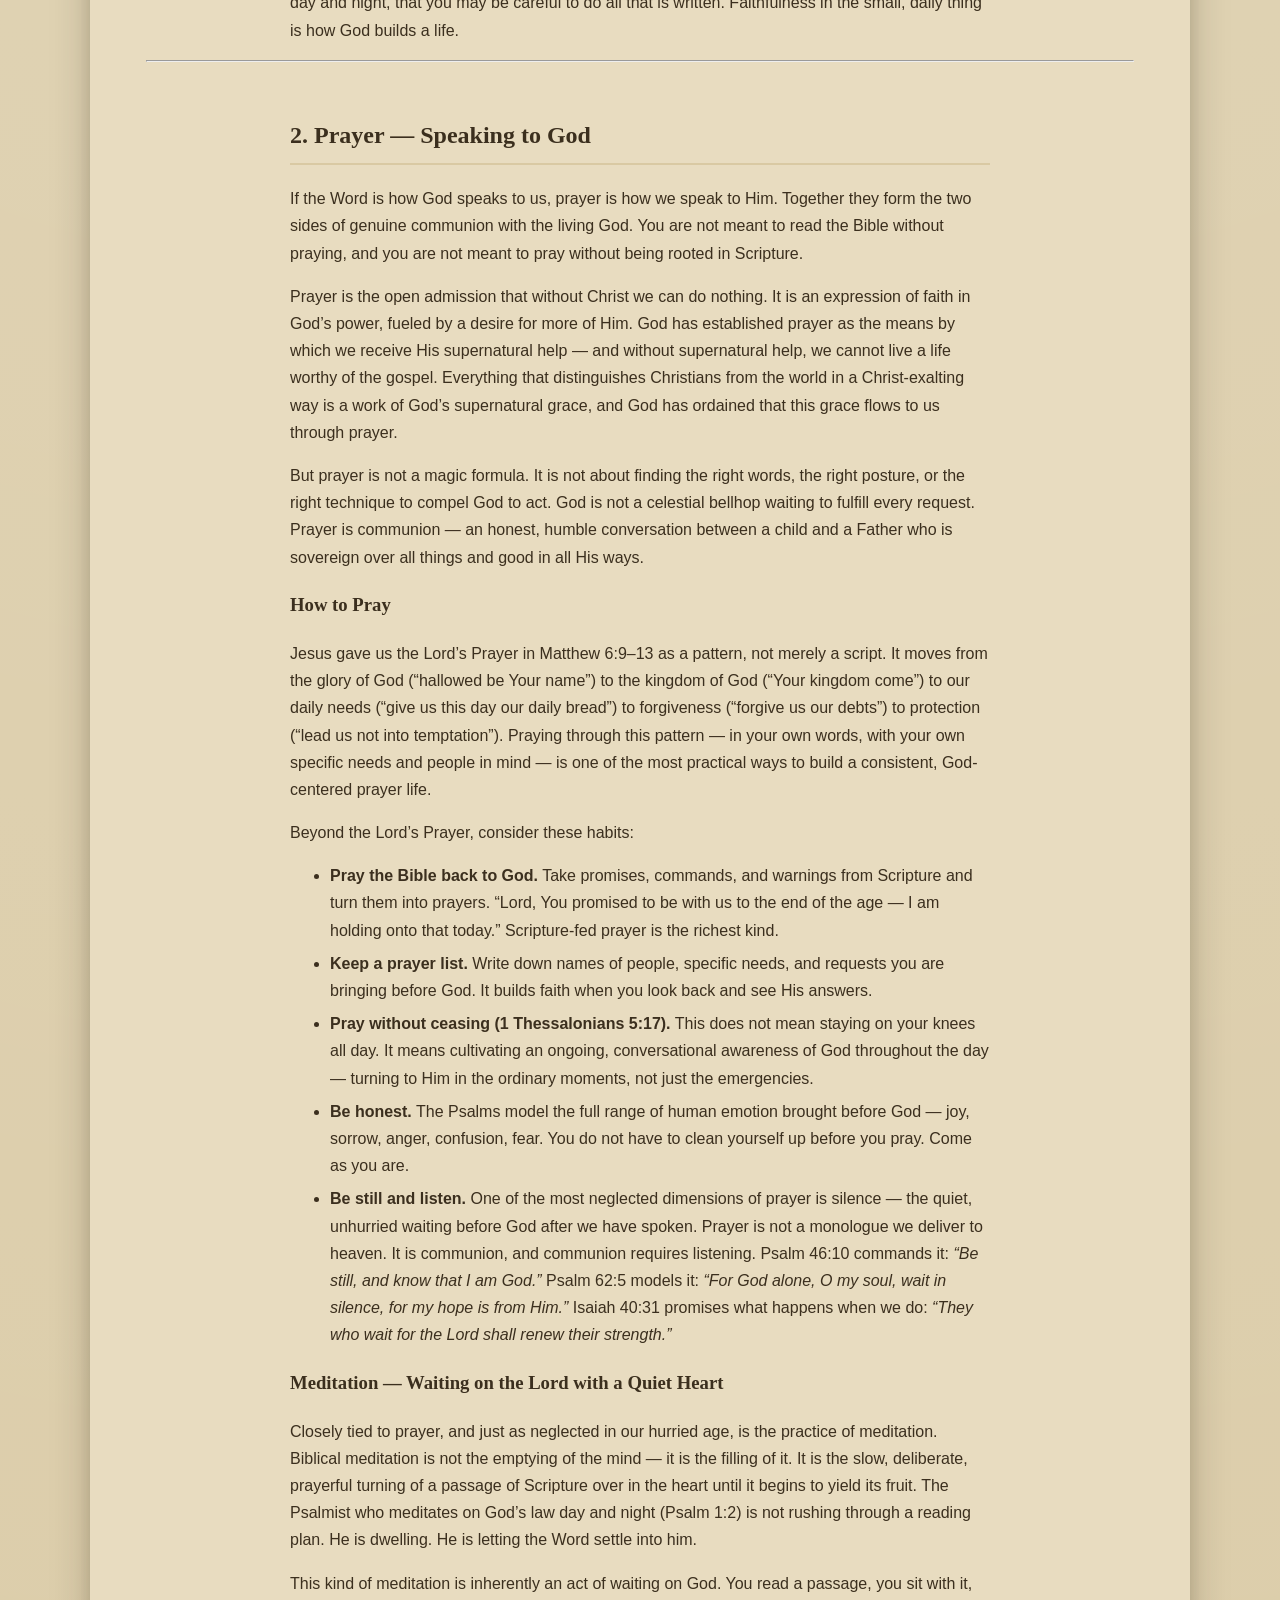
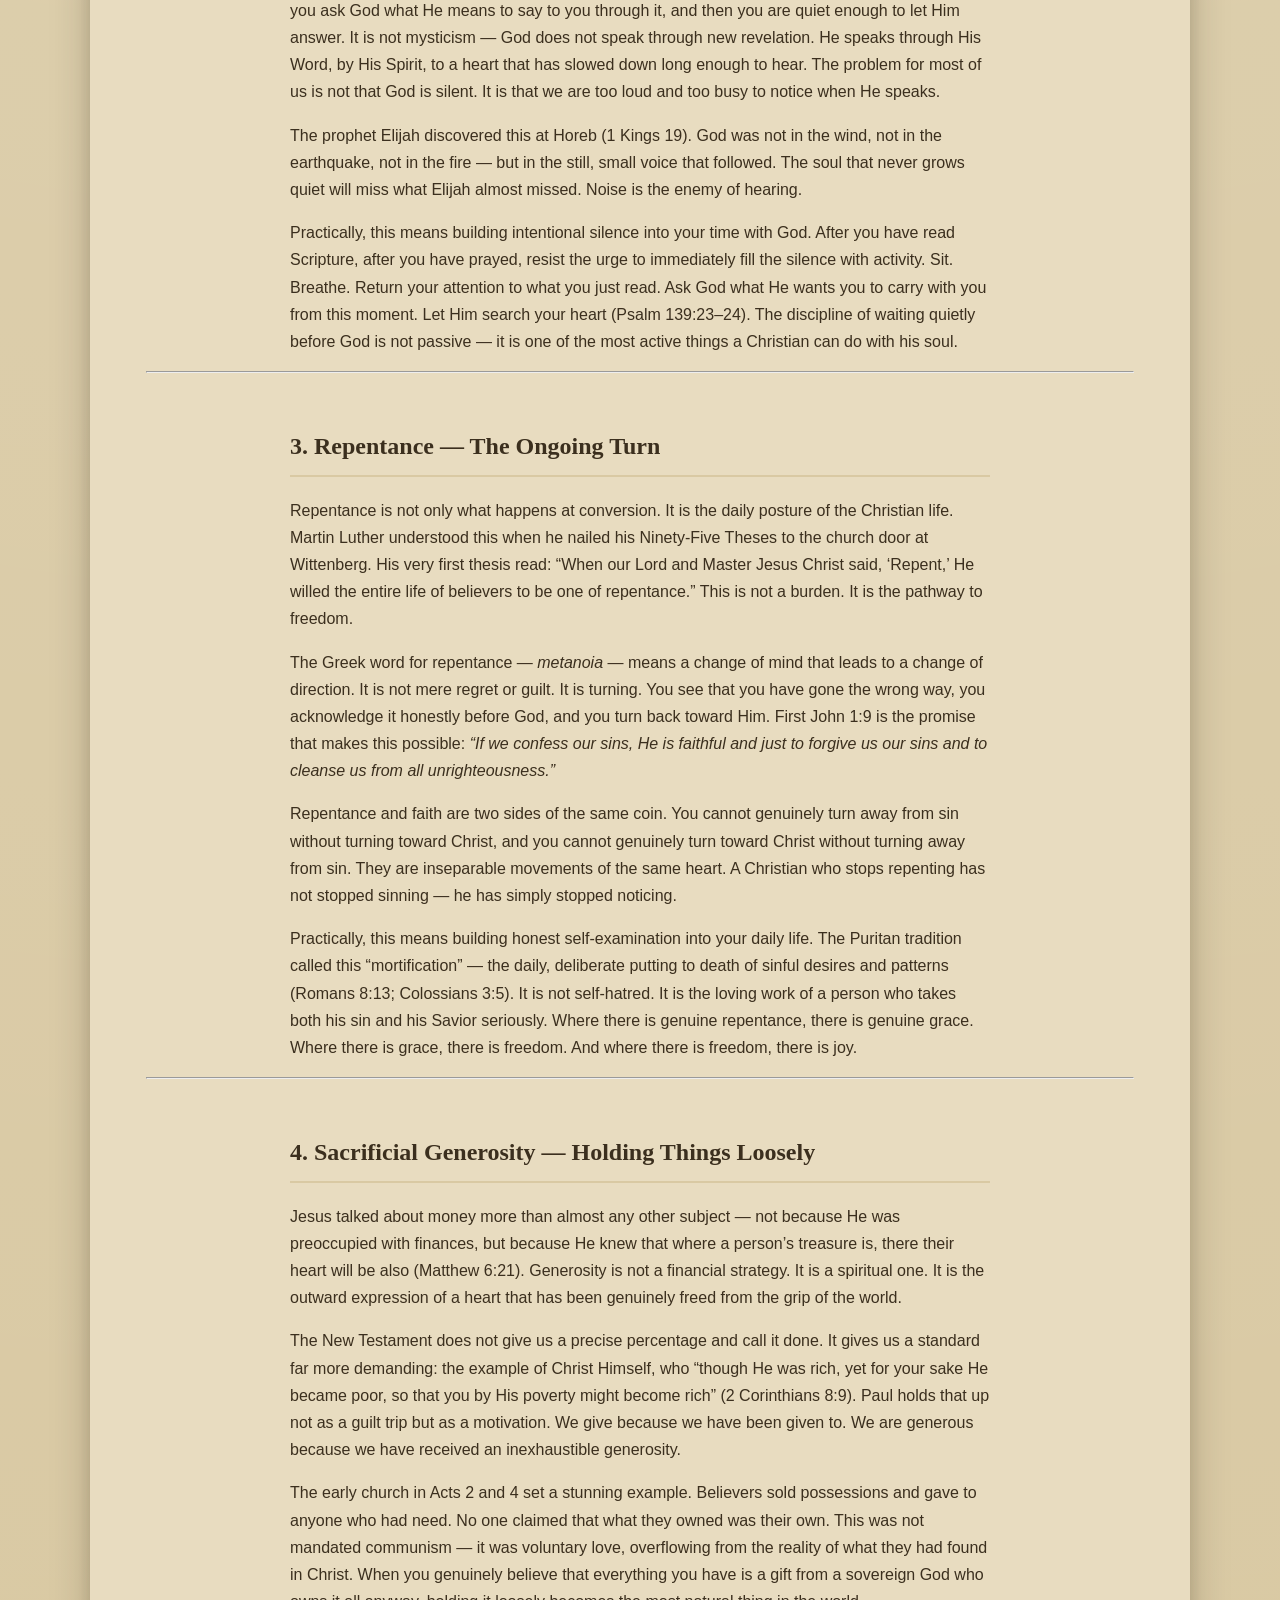
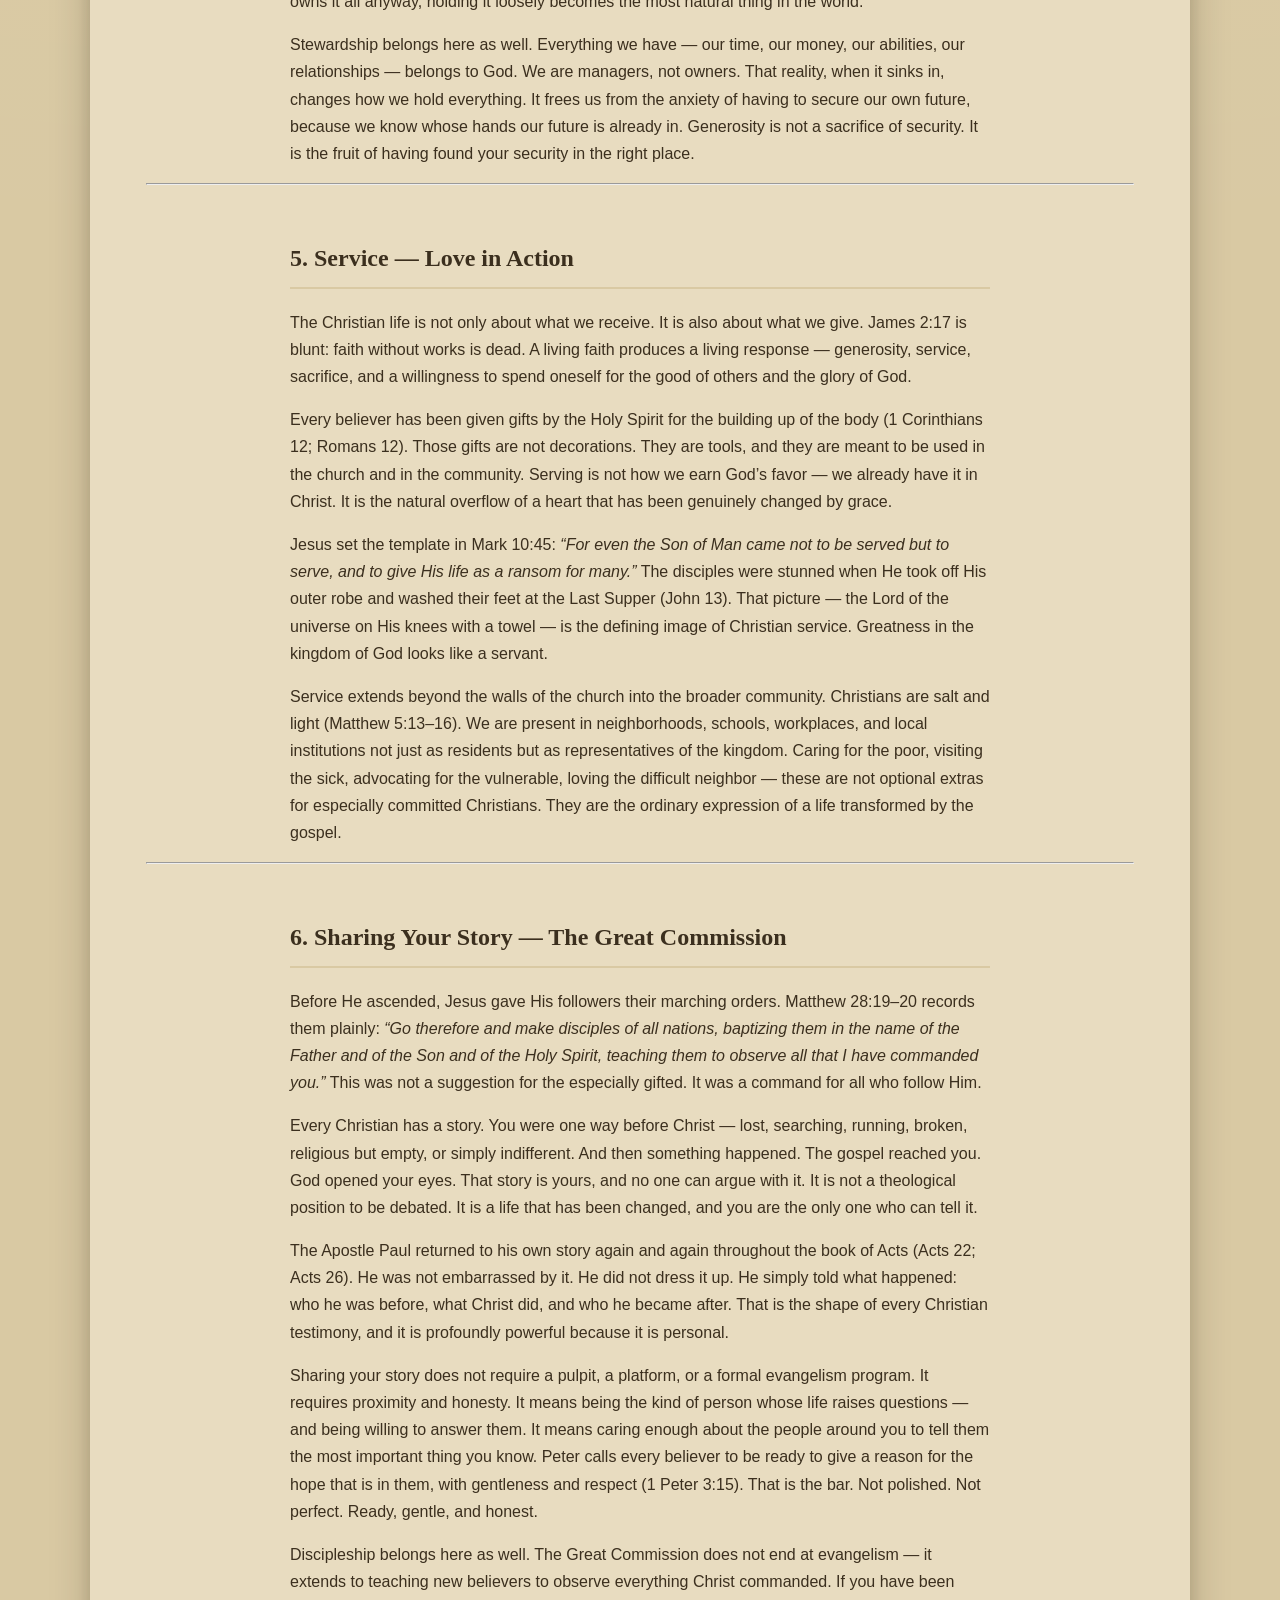
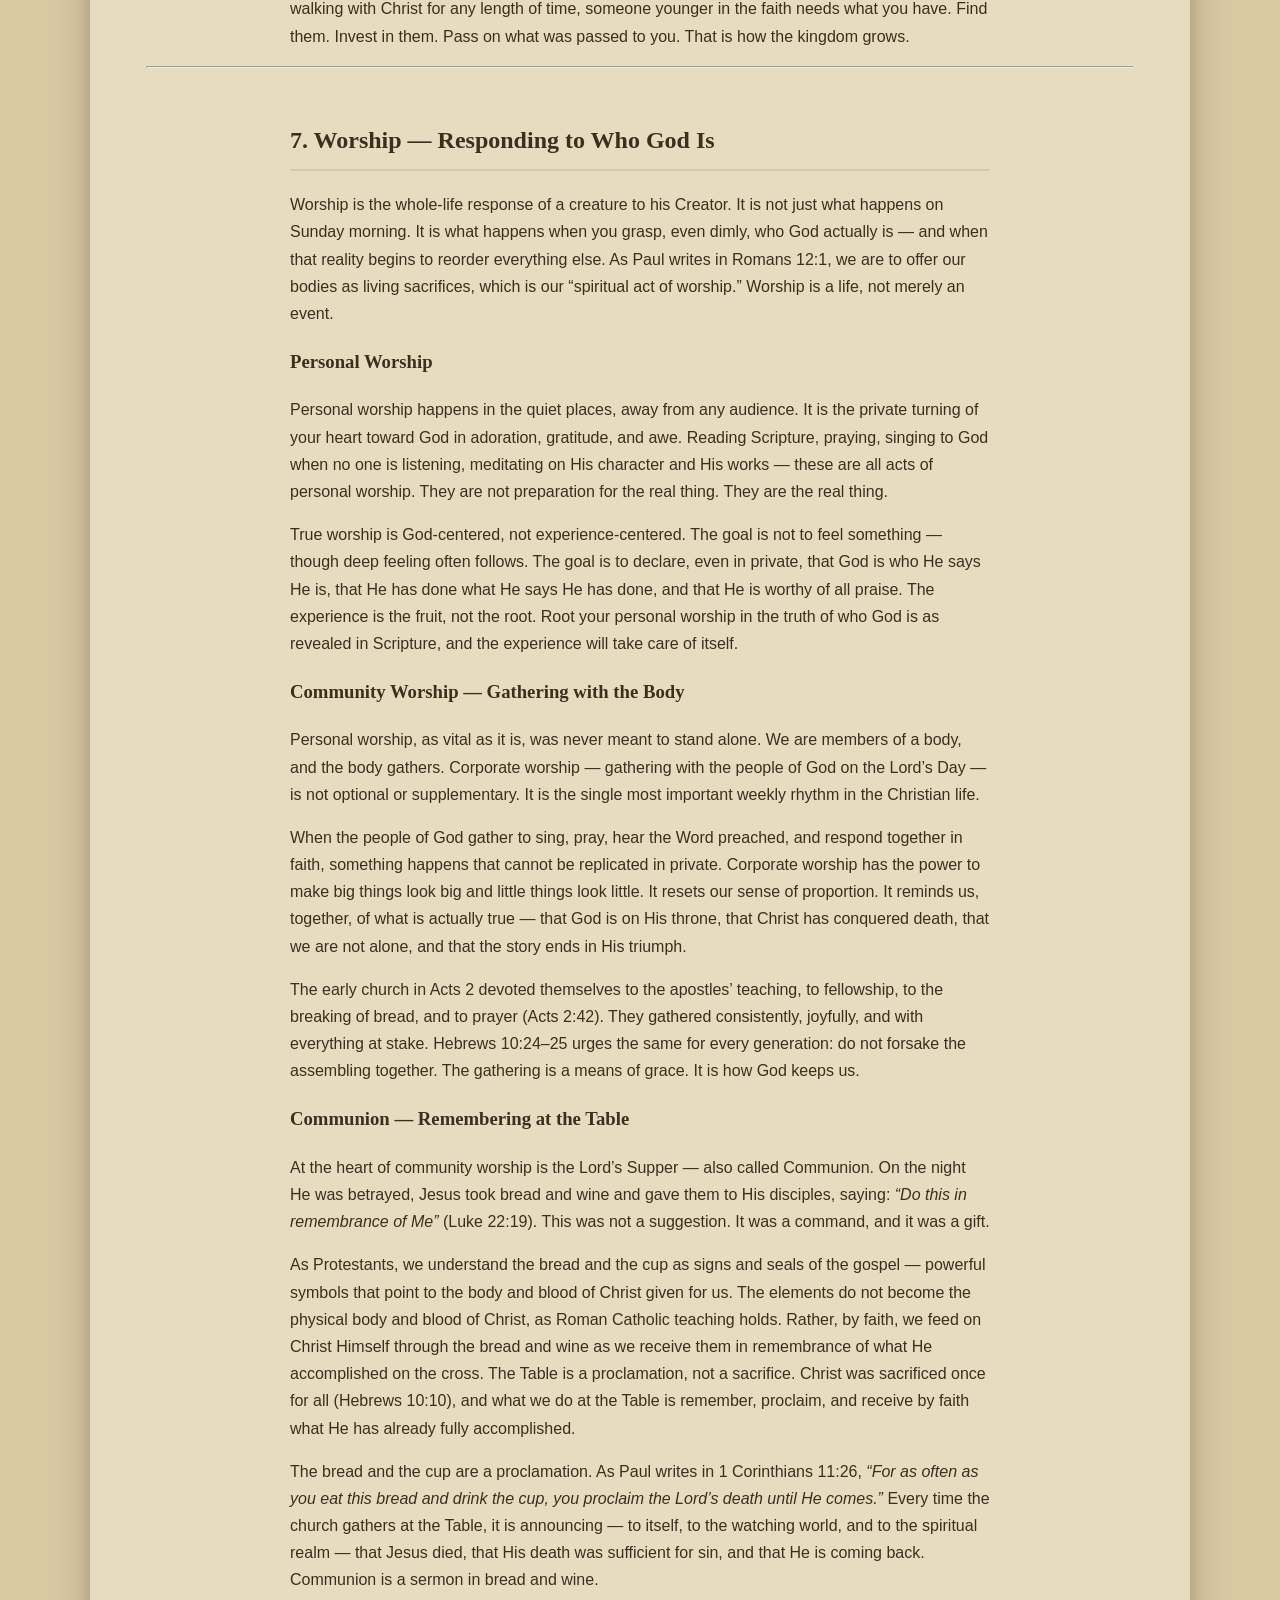
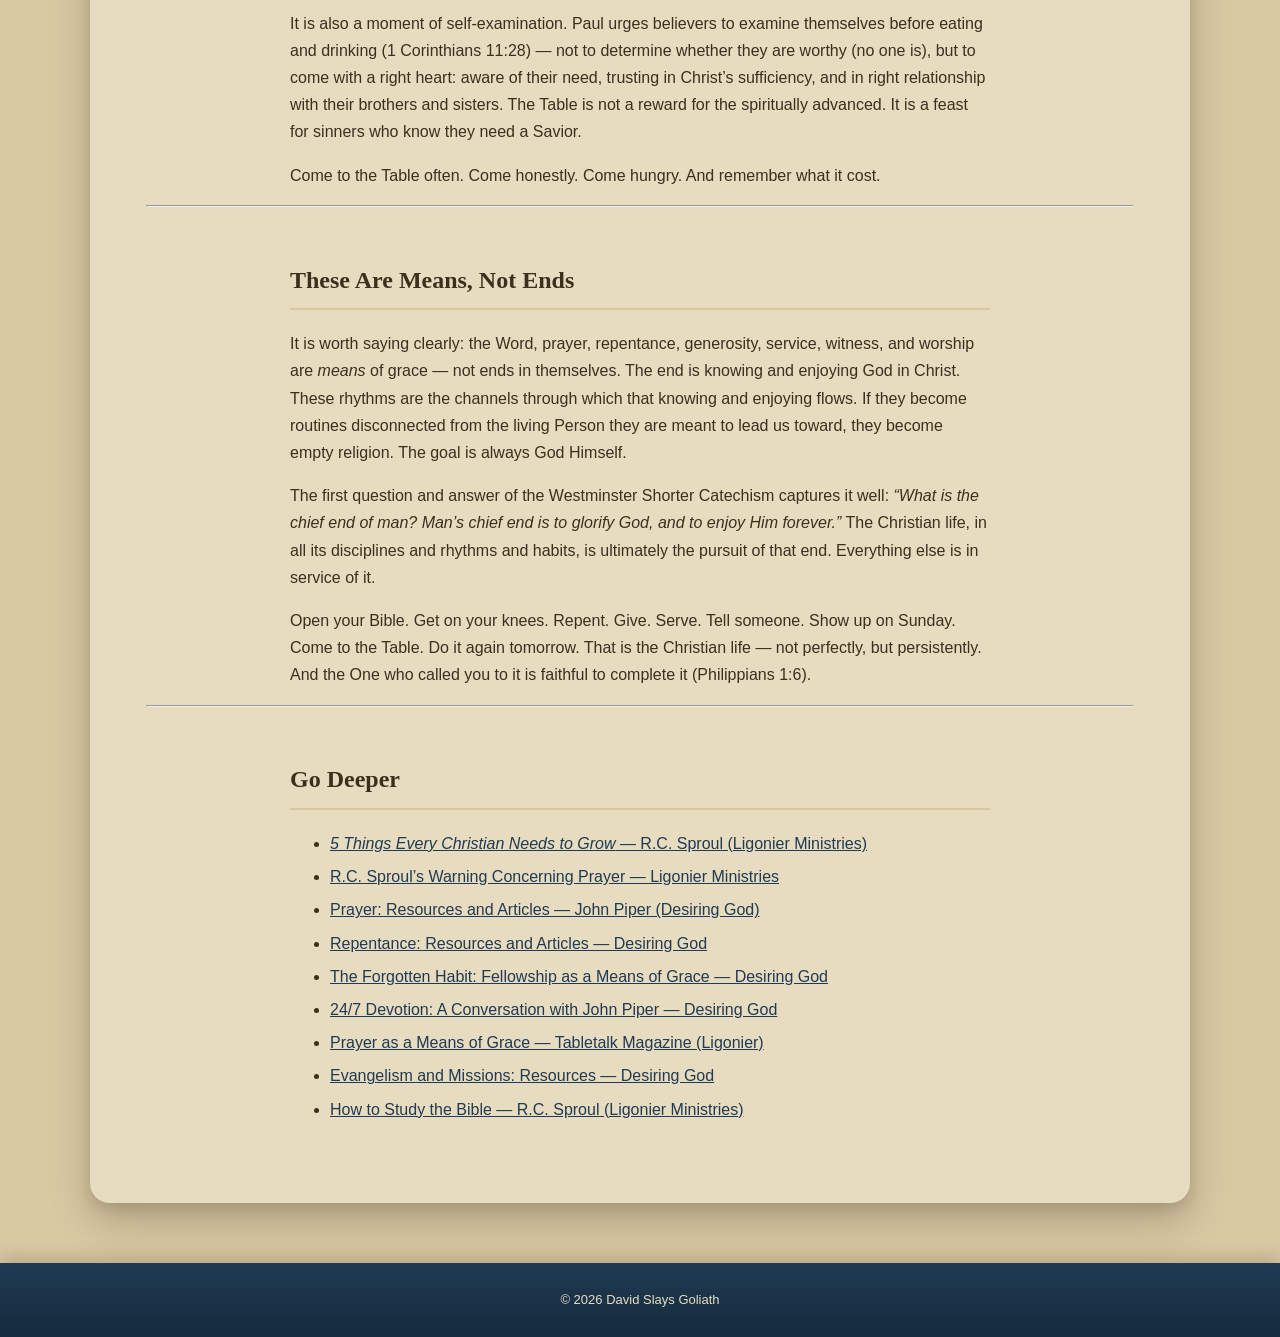
==== commit 4b9fa818: "feat: add carved-stone logo, widen banner, center single-row nav" ====
--- a/christian-life.html
+++ b/christian-life.html
@@ -10,10 +10,12 @@
 
 <header class="site-header">
   <div class="header-inner">
-    <a class="site-title" href="index.html">David Slays Goliath</a>
-    <button class="nav-toggle" aria-label="Toggle menu" aria-expanded="false" aria-controls="site-nav">
-      <span></span><span></span><span></span>
-    </button>
+    <div class="header-top">
+      <a href="index.html"><img src="assets/logo.png" alt="David Slays Goliath" class="site-logo"></a>
+      <button class="nav-toggle" aria-label="Toggle menu" aria-expanded="false" aria-controls="site-nav">
+        <span></span><span></span><span></span>
+      </button>
+    </div>
     <nav class="site-nav" id="site-nav">
       <ul>
         <li><a href="index.html"><svg class="nav-icon" aria-hidden="true"><use href="assets/icons.svg#icon-home"/></svg><span>Home</span></a></li>
--- a/styles.css
+++ b/styles.css
@@ -47,7 +47,7 @@
 
 header.site-header {
   background: linear-gradient(180deg, var(--dusk-blue-light), var(--dusk-blue));
-  padding: 14px 24px;
+  padding: 18px 24px;
   position: sticky;
   top: 0;
   z-index: 50;
@@ -60,22 +60,27 @@
 }
 
 .site-header .header-inner {
-  max-width: 980px;
+  max-width: 1180px;
   margin: 0 auto;
   display: flex;
+  flex-direction: column;
   align-items: center;
-  justify-content: space-between;
   gap: 12px;
   position: relative;
 }
 
-.site-title {
-  color: var(--sand-light);
-  font-size: 19px;
-  text-decoration: none;
-  font-weight: bold;
-  letter-spacing: 0.2px;
-  text-shadow: 0 1px 2px rgba(0, 0, 0, 0.3);
+.header-top {
+  display: flex;
+  align-items: center;
+  justify-content: center;
+  width: 100%;
+  position: relative;
+}
+
+.site-logo {
+  display: block;
+  height: 58px;
+  width: auto;
 }
 
 /* Hamburger toggle (mobile only) */
@@ -91,6 +96,10 @@
   border-radius: var(--radius-sm);
   cursor: pointer;
   box-shadow: var(--shadow-sm);
+  position: absolute;
+  right: 0;
+  top: 50%;
+  transform: translateY(-50%);
 }
 
 .nav-toggle span {
@@ -116,8 +125,9 @@
 nav.site-nav ul {
   list-style: none;
   display: flex;
-  flex-wrap: wrap;
-  gap: 6px;
+  flex-wrap: nowrap;
+  justify-content: center;
+  gap: 4px;
   margin: 0;
   padding: 0;
 }
@@ -125,11 +135,12 @@
 nav.site-nav a {
   display: flex;
   align-items: center;
-  gap: 7px;
+  gap: 6px;
   color: var(--sand-light);
   text-decoration: none;
-  font-size: 14.5px;
-  padding: 8px 12px;
+  font-size: 14px;
+  white-space: nowrap;
+  padding: 8px 11px;
   border-radius: 999px;
   transition: background 0.2s var(--ease), box-shadow 0.2s var(--ease), transform 0.15s var(--ease);
 }
@@ -226,13 +237,41 @@
 /* ---------- Main content card ---------- */
 
 main {
-  max-width: 760px;
+  max-width: 1100px;
   margin: 40px auto 60px;
-  padding: 44px 36px 56px;
+  padding: 48px 56px 64px;
   position: relative;
   background: var(--sand-light);
   border-radius: var(--radius-lg);
   box-shadow: var(--shadow-lg);
+}
+
+/* prose stays a comfortable reading width; diagrams/cards get the full column */
+main > p,
+main > blockquote,
+main > ul:not(.topic-grid),
+main h1,
+main h2,
+main h3,
+main .page-intro,
+main .start-label {
+  max-width: 700px;
+  margin-left: auto;
+  margin-right: auto;
+}
+
+main h1,
+main h2,
+main h3 {
+  margin-left: auto;
+  margin-right: auto;
+}
+
+main .diagram-card,
+main .topic-grid {
+  max-width: 980px;
+  margin-left: auto;
+  margin-right: auto;
 }
 
 .hero + main {
@@ -282,6 +321,28 @@
 main ul:not(.topic-grid) li {
   position: relative;
   margin-bottom: 6px;
+}
+
+/* ---------- Diagram / chart panels ---------- */
+
+.diagram-card {
+  margin: 2em 0;
+  padding: 18px 14px 10px;
+  background: linear-gradient(180deg, #fff7e8, var(--sand));
+  border: 1px solid rgba(140, 106, 63, 0.2);
+  border-radius: var(--radius-md);
+  box-shadow: var(--shadow-md), var(--shadow-inset);
+  overflow-x: auto;
+}
+
+.diagram-card svg {
+  display: block;
+}
+
+@media (max-width: 600px) {
+  .diagram-card {
+    padding: 14px 10px 6px;
+  }
 }
 
 /* ---------- Topic cards (homepage) ---------- */
@@ -385,6 +446,12 @@
   box-shadow: var(--shadow-inset);
 }
 
+@media (max-width: 900px) {
+  main {
+    padding: 40px 28px 52px;
+  }
+}
+
 @media (max-width: 600px) {
   main {
     margin: 28px 12px 40px;
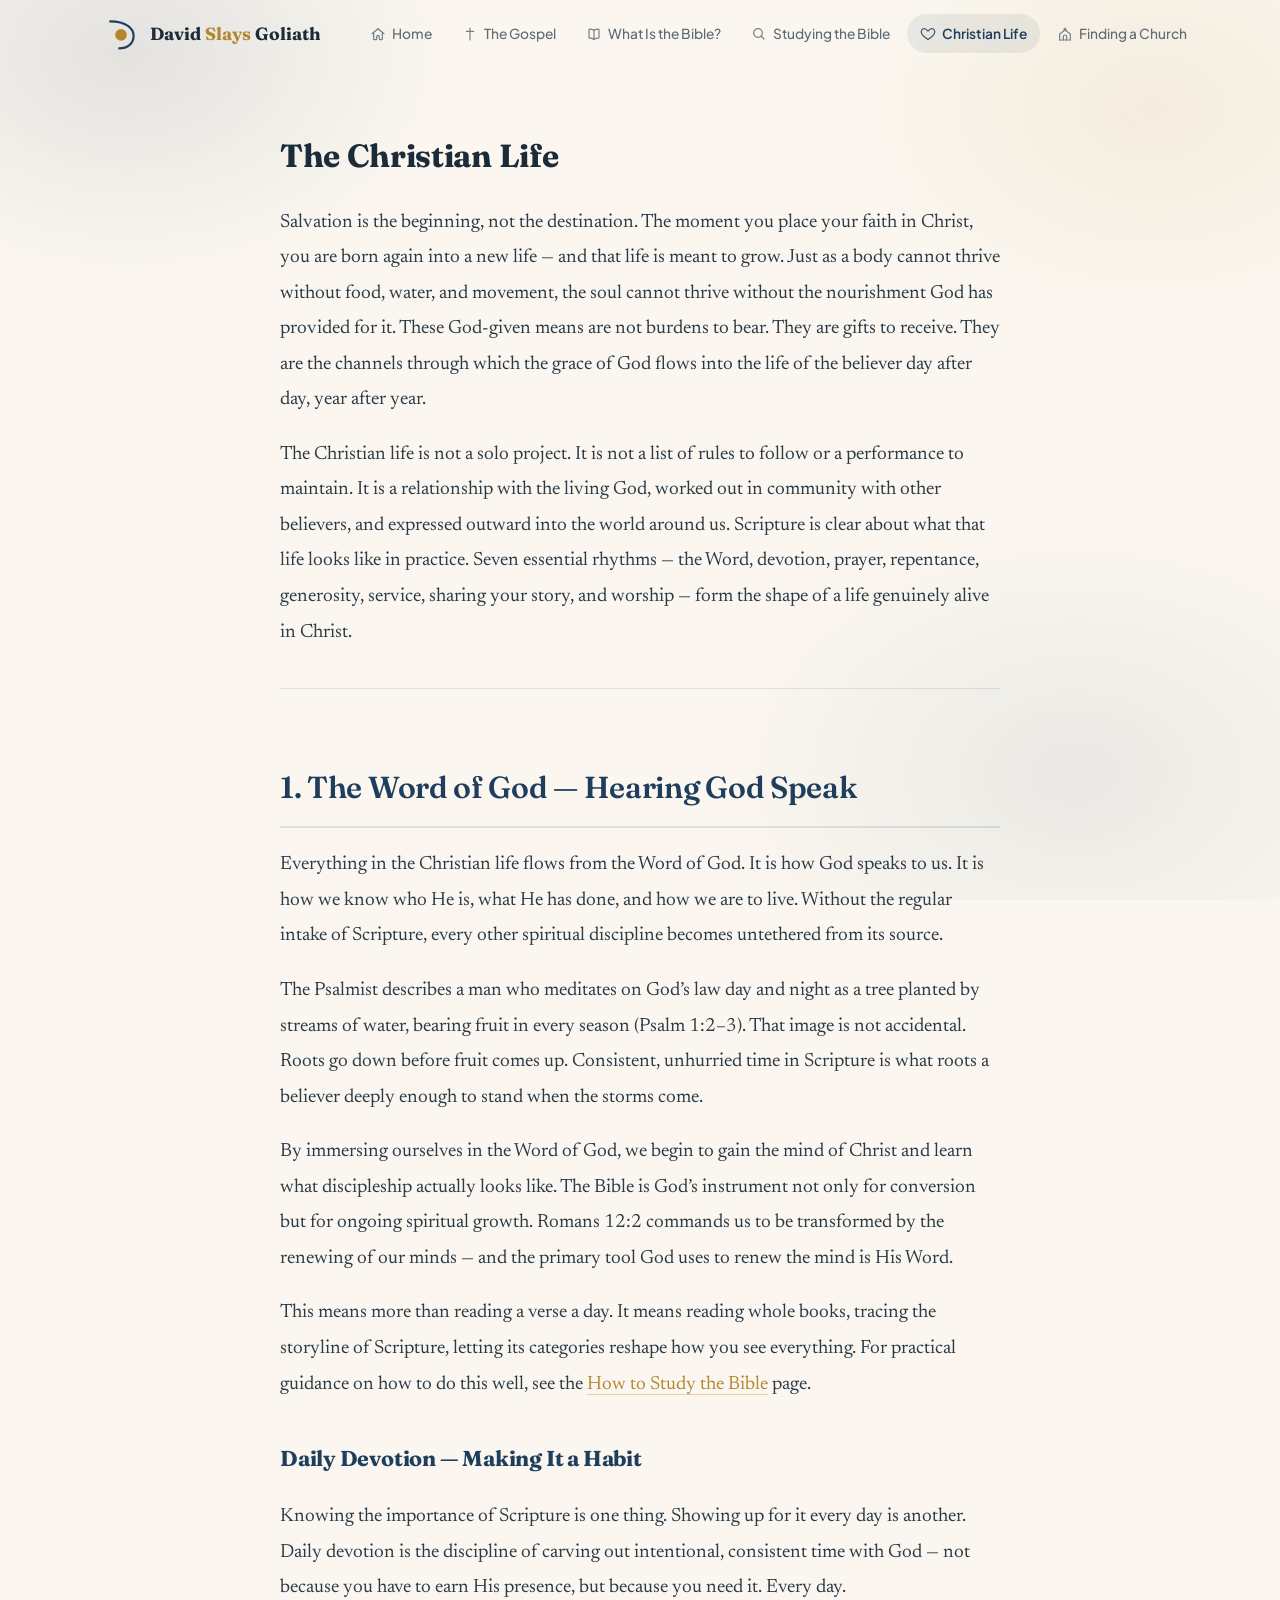
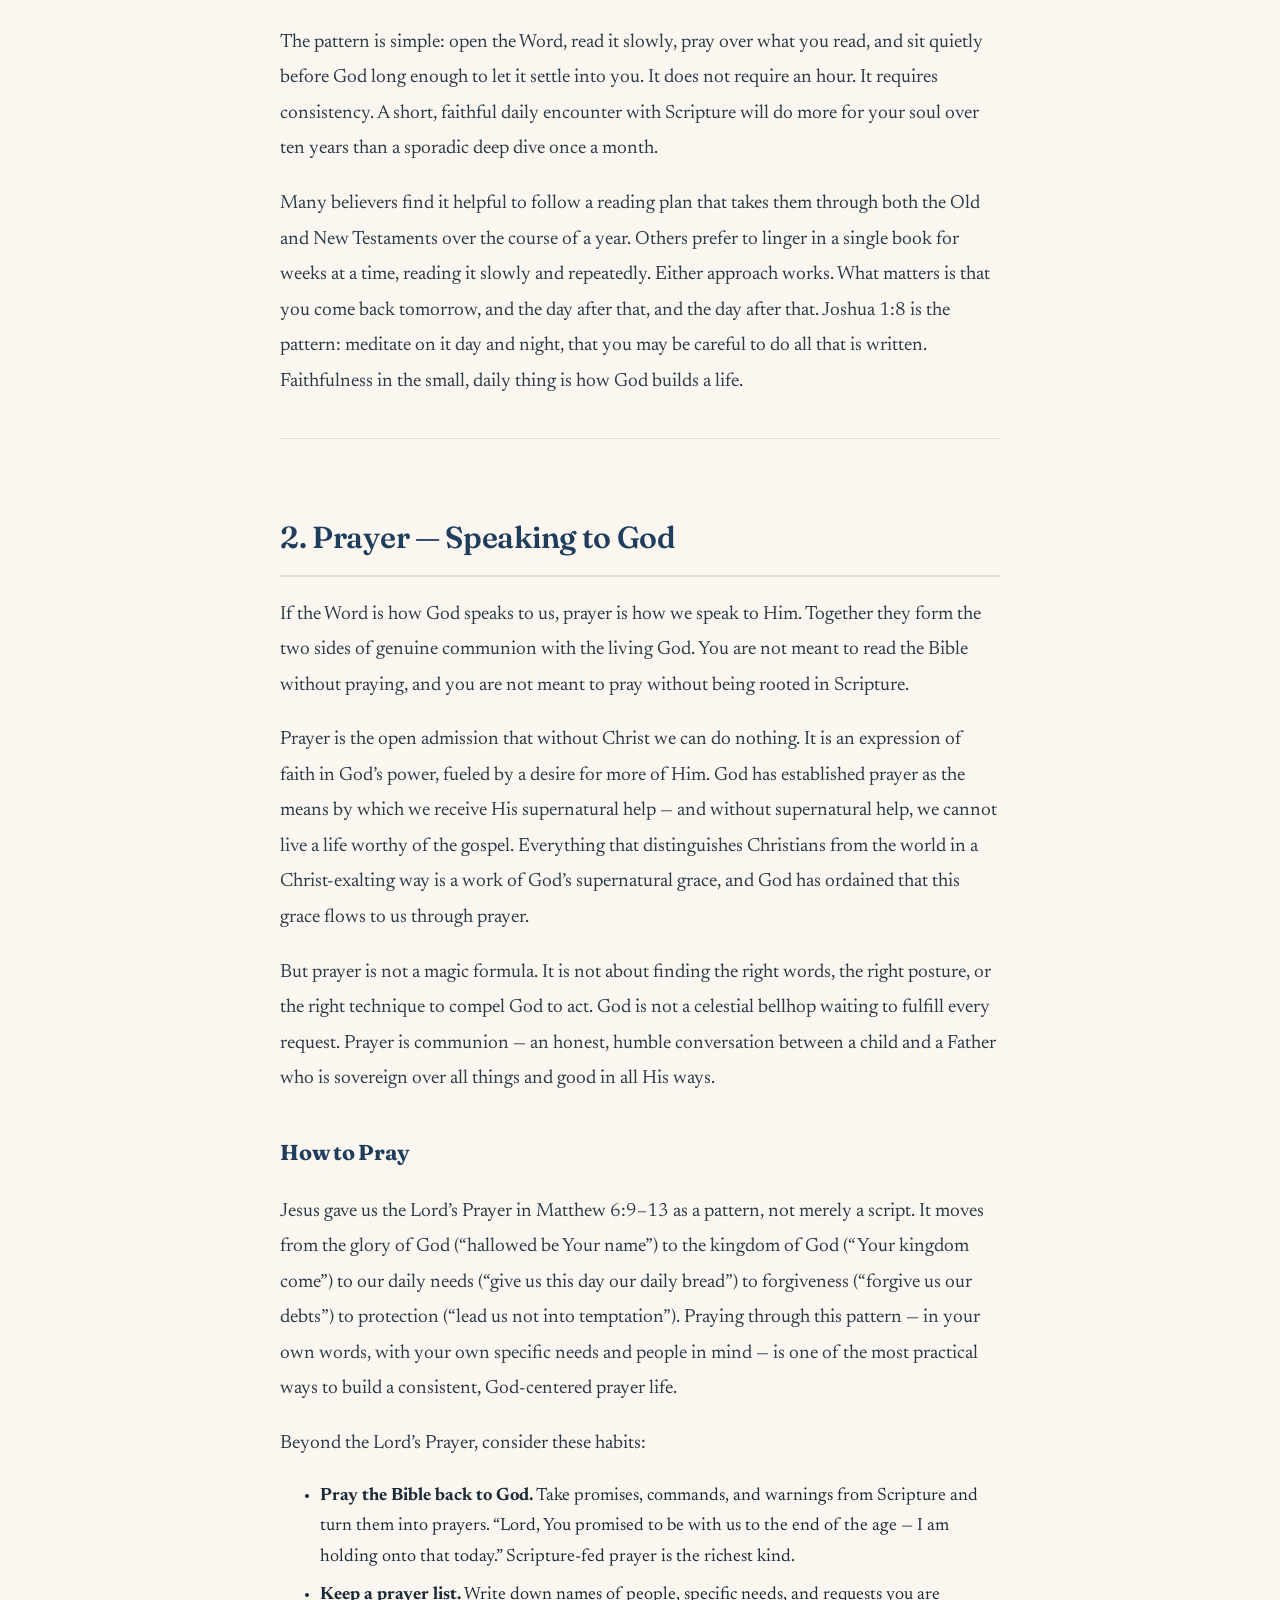
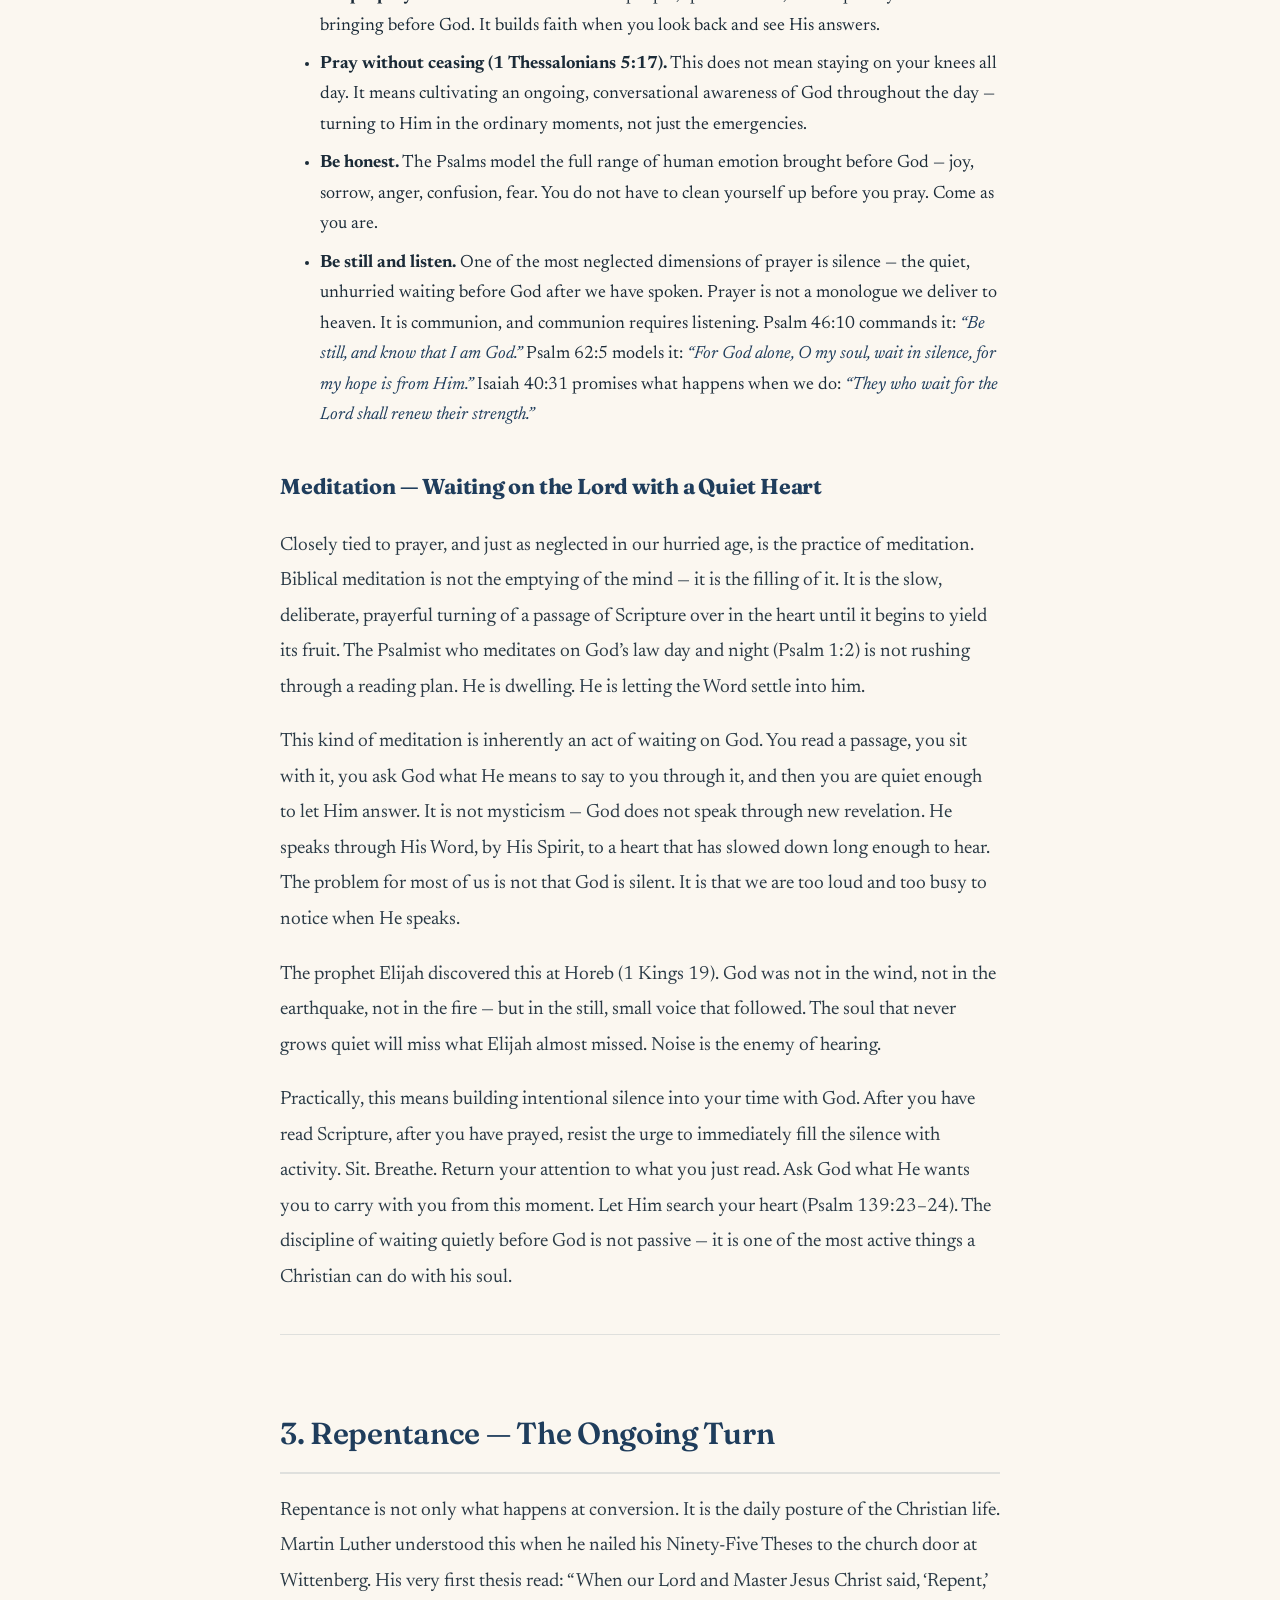
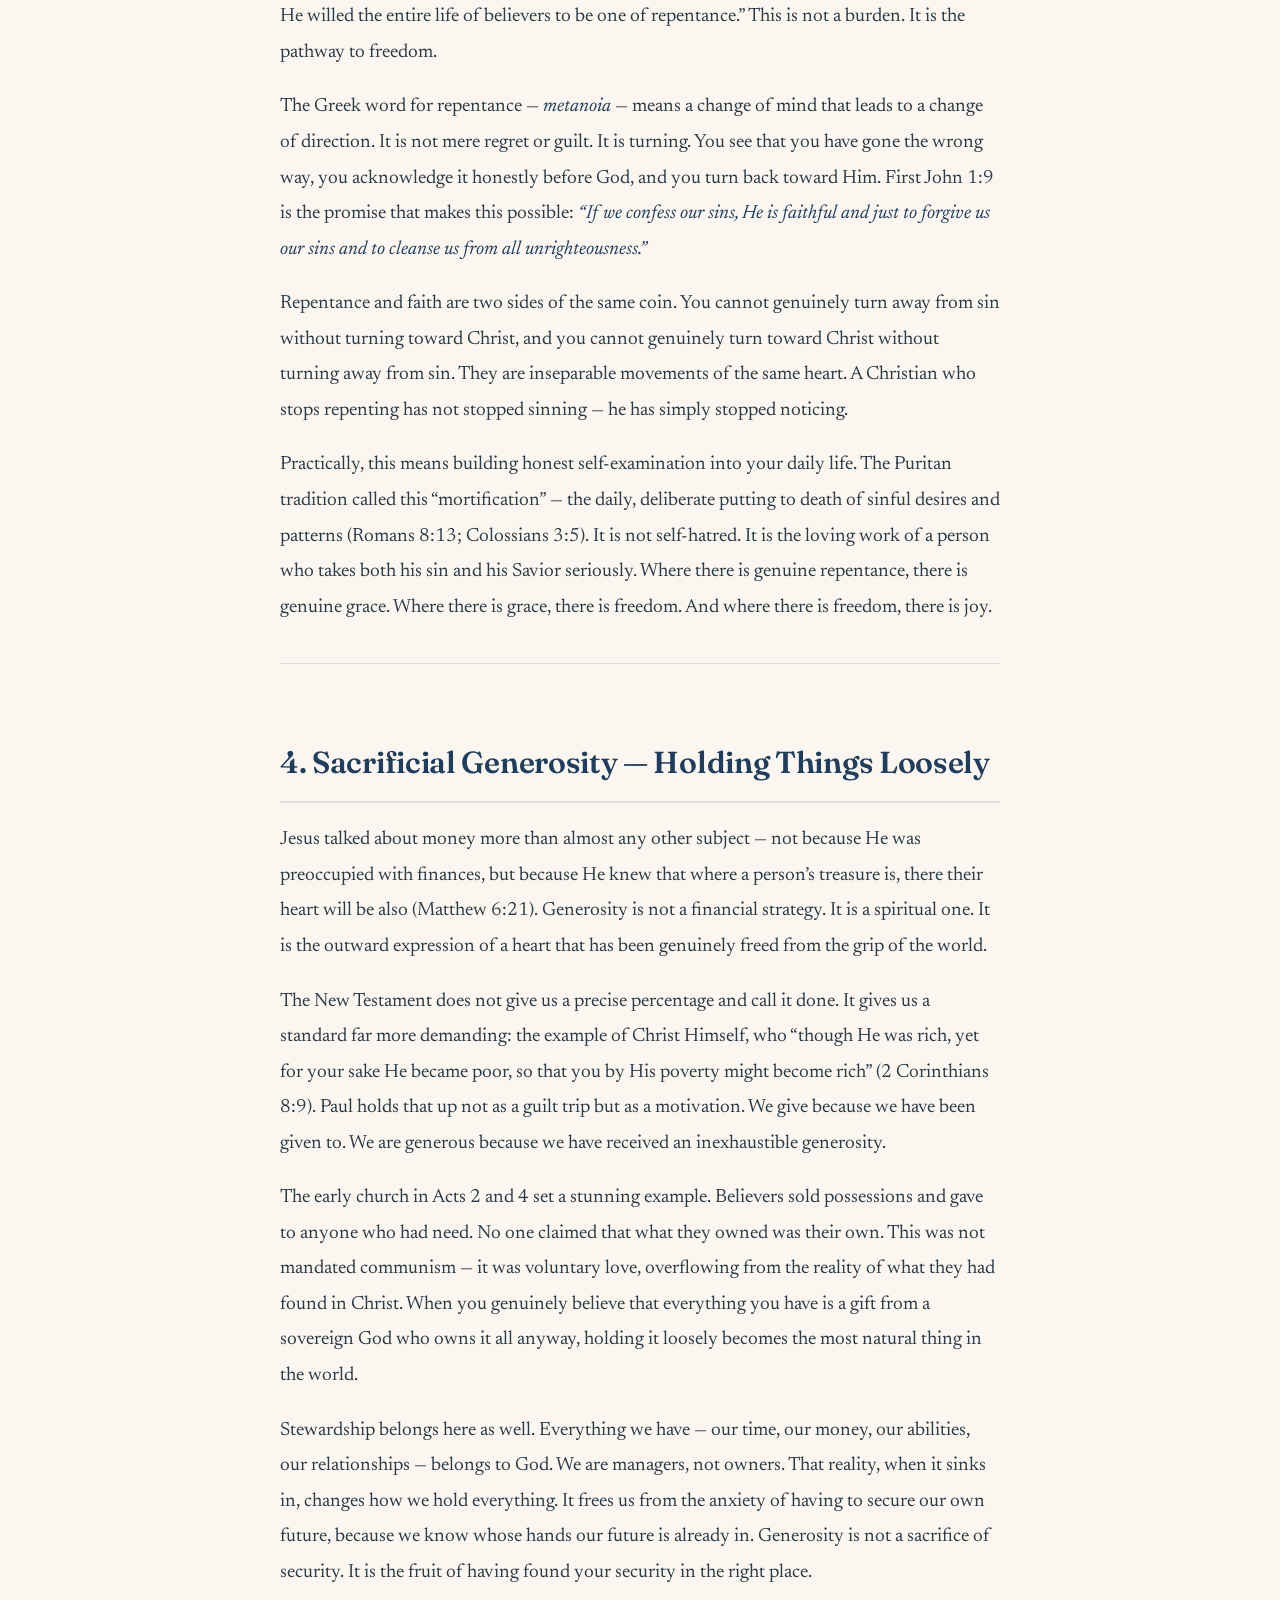
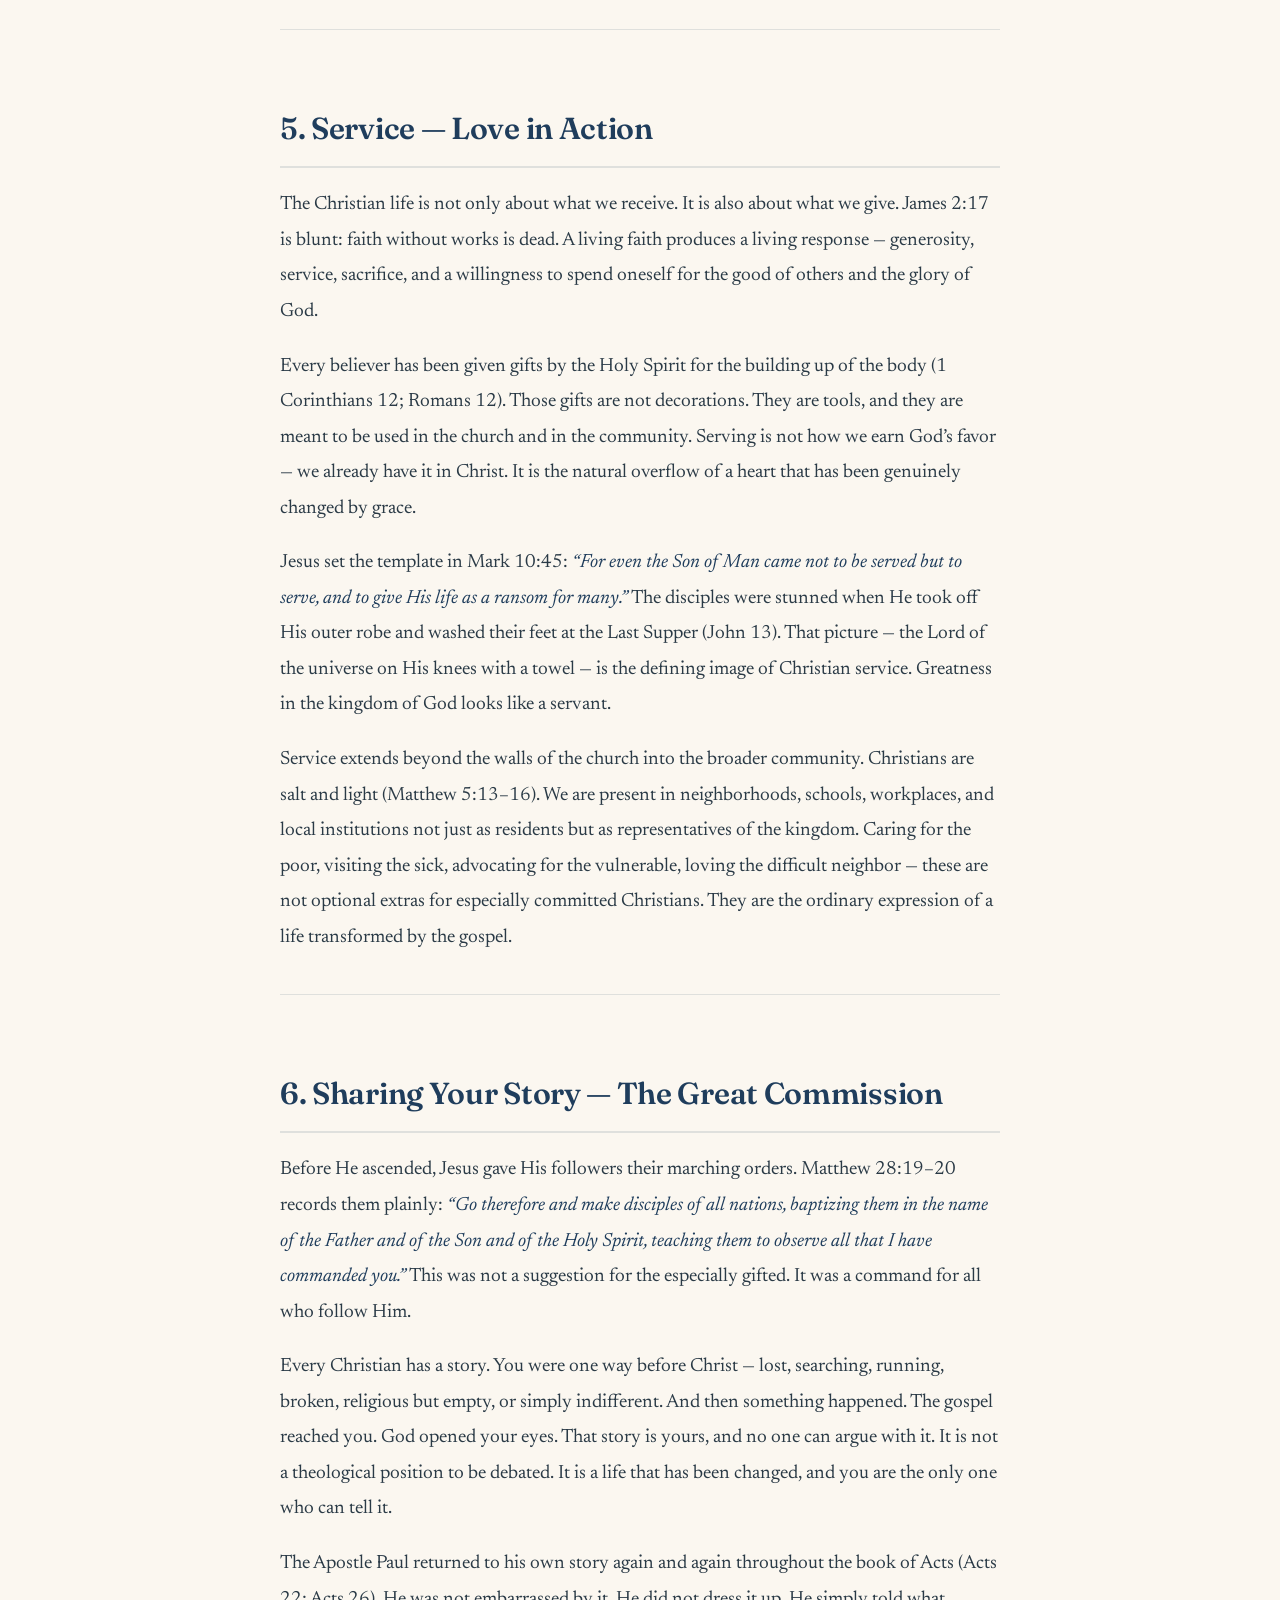
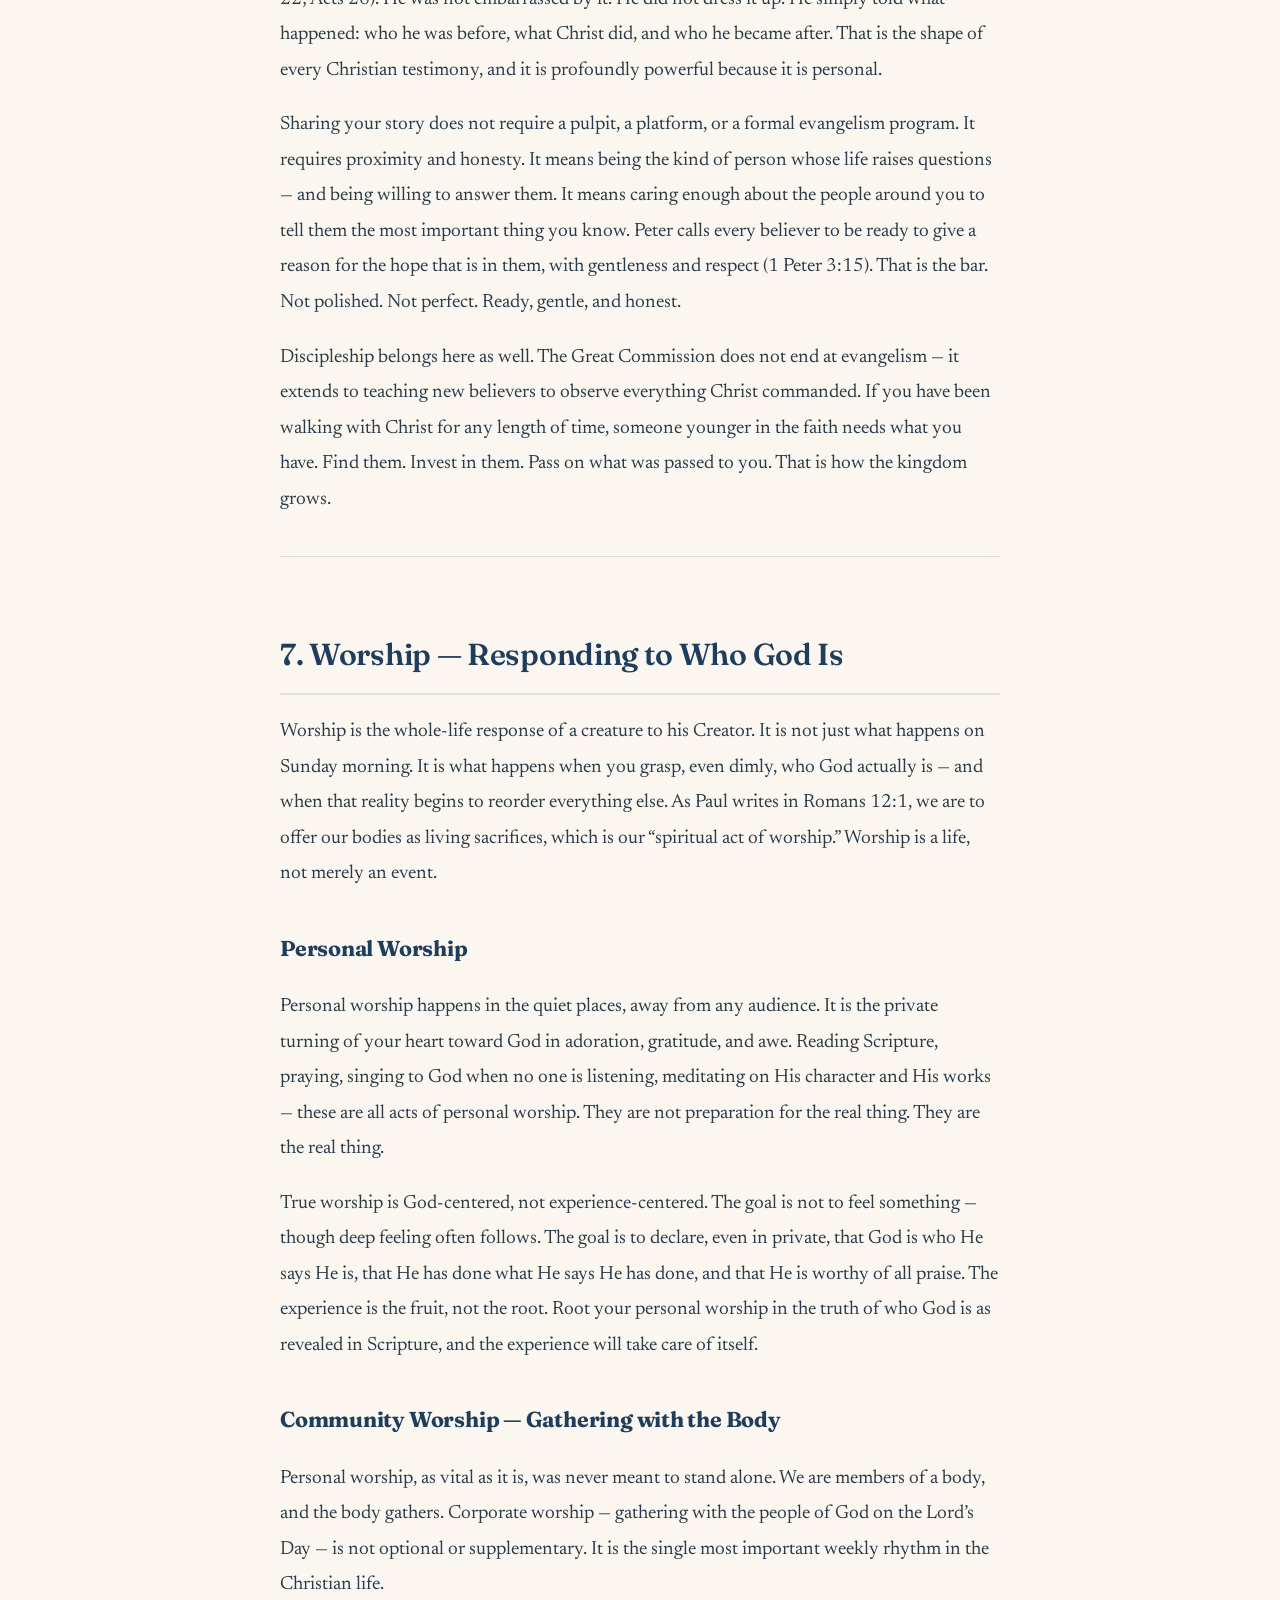
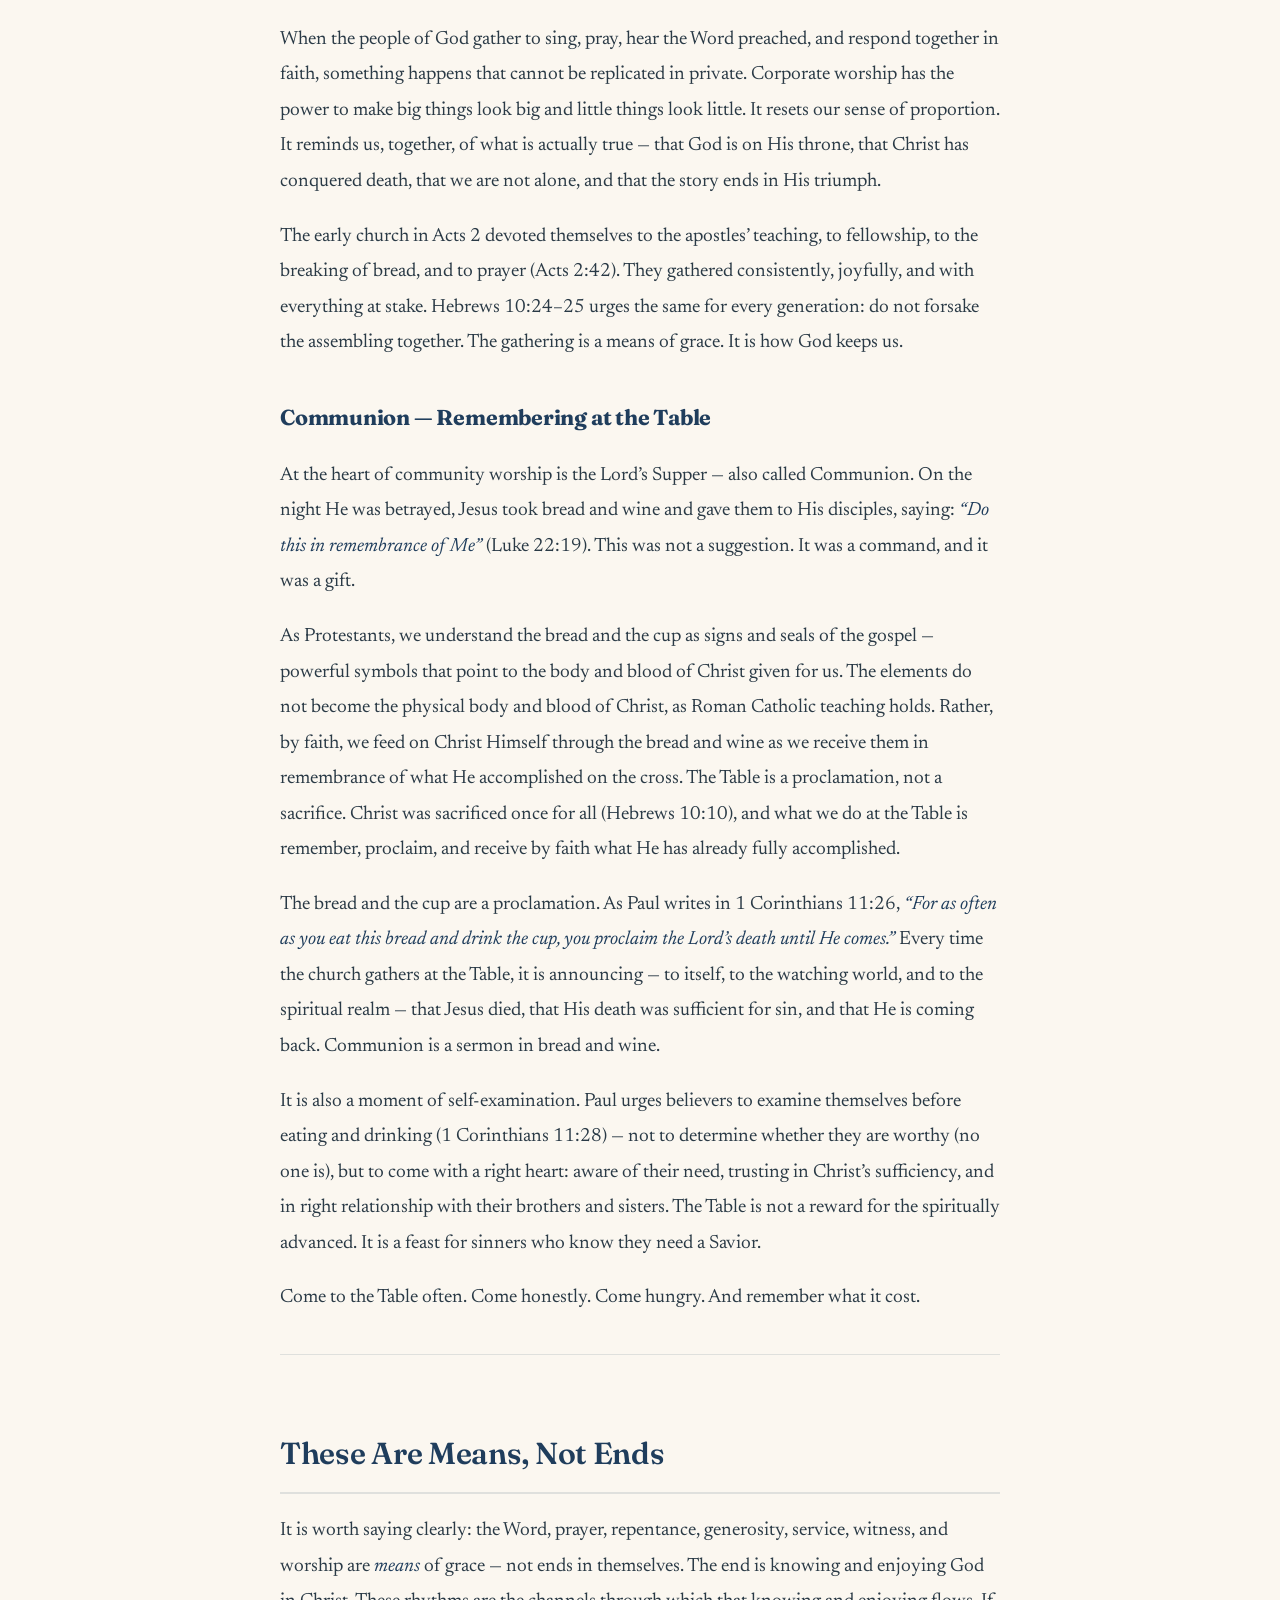
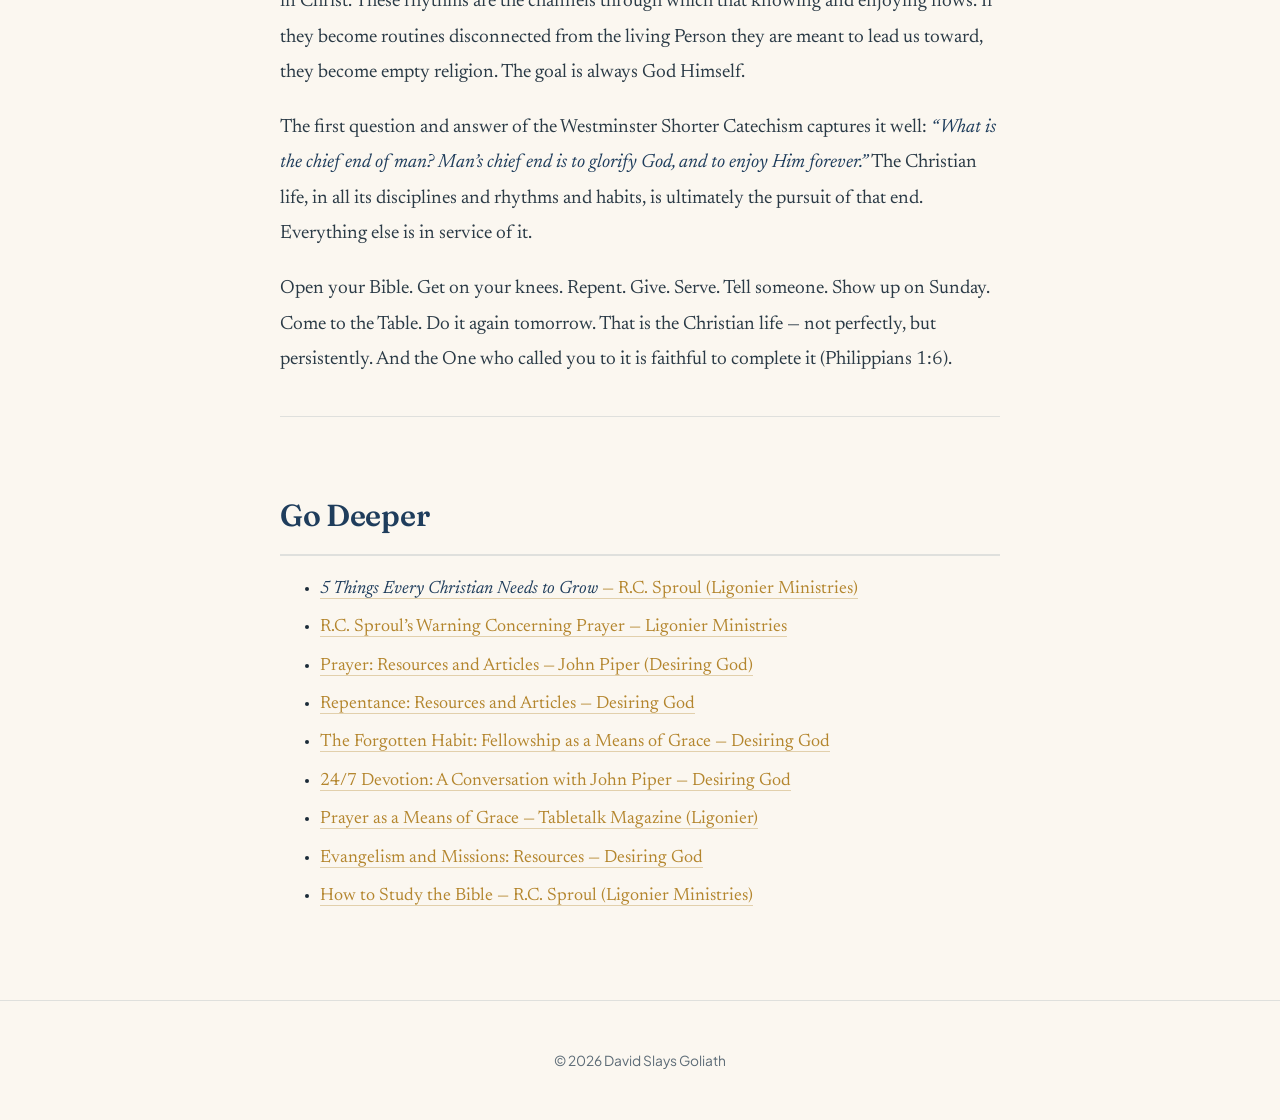
==== commit 240413aa: "Roll the 2026 navy+gold redesign across the whole live site Approved direction applied to all pages " ====
--- a/christian-life.html
+++ b/christian-life.html
@@ -11,7 +11,7 @@
 <header class="site-header">
   <div class="header-inner">
     <div class="header-top">
-      <a href="index.html"><img src="assets/logo.png" alt="David Slays Goliath" class="site-logo"></a>
+      <a class="site-title" href="index.html"><svg class="brand-mark" viewBox="0 0 40 40" fill="none" xmlns="http://www.w3.org/2000/svg"><path d="M8 6 C 26 6, 34 14, 34 22 C 34 31, 27 36, 18 36" stroke="#1F3D5C" stroke-width="2.4" stroke-linecap="round"/><circle cx="20" cy="21" r="6.5" fill="#B4862E"/></svg><span>David <b>Slays</b> Goliath</span></a>
       <button class="nav-toggle" aria-label="Toggle menu" aria-expanded="false" aria-controls="site-nav">
         <span></span><span></span><span></span>
       </button>
--- a/styles.css
+++ b/styles.css
@@ -1,472 +1,160 @@
-:root {
-  --sand: #D9C9A3;
-  --sand-light: #E8DCC0;
-  --dusk-blue: #1F3A52;
-  --dusk-blue-light: #2C4F6E;
-  --bronze: #8C6A3F;
-  --gold: #B8924D;
-  --ink: #3B2F1E;
+/* David Slays Goliath — 2026 redesign. Bright, dignified navy + gold.
+   One shared stylesheet re-skins every page (home + 5 interior). */
+@import url('https://fonts.googleapis.com/css2?family=Fraunces:opsz,wght@9..144,500;9..144,600;9..144,700&family=Plus+Jakarta+Sans:wght@400;500;600;700&family=Newsreader:opsz,wght@6..72,400;6..72,500&display=swap');
 
-  --radius-sm: 8px;
-  --radius-md: 14px;
-  --radius-lg: 20px;
+:root{
+  --paper:#FBF7F0;
+  --paper-2:#FFFFFF;
+  --ink:#1B2B38;
+  --ink-dim:#5C6B76;
+  --navy:#1F3D5C;
+  --navy-2:#2C5478;
+  --gold:#B4862E;
+  --gold-bright:#CB9C3E;
+  --stone:#6E7F86;
+  --line:rgba(31,61,92,.12);
+  --radius-sm:10px;--radius-md:16px;--radius-lg:24px;
+  --shadow-sm:0 2px 8px rgba(31,61,92,.08);
+  --shadow-md:0 10px 30px -16px rgba(31,61,92,.28);
+  --shadow-lg:0 26px 60px -28px rgba(31,61,92,.4);
+  --ease:cubic-bezier(.16,1,.3,1);
+  --serif:'Fraunces',Georgia,serif;
+  --read:'Newsreader',Georgia,serif;
+  --sans:'Plus Jakarta Sans',system-ui,sans-serif;
+}
+*{box-sizing:border-box}
+html{scroll-behavior:smooth}
+body{margin:0;font-family:var(--sans);color:var(--ink);line-height:1.7;background:var(--paper);-webkit-font-smoothing:antialiased;overflow-x:hidden;position:relative}
+h1,h2,h3,.headline,.page-title{font-family:var(--serif);letter-spacing:-.01em}
+a{color:var(--navy)}
+img{max-width:100%;display:block}
 
-  --shadow-sm: 0 1px 2px rgba(31, 22, 8, 0.12), 0 1px 1px rgba(31, 22, 8, 0.08);
-  --shadow-md: 0 6px 16px rgba(31, 22, 8, 0.16), 0 2px 6px rgba(31, 22, 8, 0.1);
-  --shadow-lg: 0 18px 40px rgba(31, 22, 8, 0.22), 0 6px 14px rgba(31, 22, 8, 0.12);
-  --shadow-inset: inset 0 1px 0 rgba(255, 255, 255, 0.5), inset 0 -1px 0 rgba(0, 0, 0, 0.06);
+/* soft navy+gold mesh behind everything */
+body::before{content:"";position:fixed;inset:0;z-index:-1;pointer-events:none;opacity:.75;
+  background:
+    radial-gradient(42% 42% at 10% 6%,rgba(31,61,92,.14),transparent 60%),
+    radial-gradient(40% 40% at 90% 12%,rgba(180,134,46,.12),transparent 60%),
+    radial-gradient(46% 46% at 84% 86%,rgba(31,61,92,.10),transparent 60%)}
 
-  --ease: cubic-bezier(0.2, 0.7, 0.2, 1);
+/* scroll progress line */
+.scroll-progress{position:fixed;top:0;left:0;height:3px;width:0;z-index:100;background:linear-gradient(90deg,var(--navy),var(--gold))}
+
+/* ---------- Header / Nav ---------- */
+header.site-header{position:sticky;top:0;z-index:50;padding:14px 30px;transition:background .3s var(--ease),padding .3s var(--ease)}
+header.site-header.is-scrolled{background:rgba(251,247,240,.82);backdrop-filter:blur(14px);border-bottom:1px solid var(--line);padding:10px 30px}
+.header-inner,.header-top{max-width:1120px;margin:0 auto;display:flex;align-items:center;justify-content:space-between;gap:14px;position:relative}
+.site-title{display:flex;align-items:center;gap:11px;font-family:var(--serif);font-weight:700;font-size:1.1rem;color:var(--ink);text-decoration:none}
+.site-title b{color:var(--gold)}
+.site-logo{height:44px;width:auto}
+.brand-mark{width:36px;height:36px;flex:none}
+
+.nav-toggle{display:none;flex-direction:column;justify-content:center;gap:5px;width:40px;height:38px;padding:9px;background:none;border:1px solid var(--line);border-radius:10px;cursor:pointer}
+.nav-toggle span{display:block;height:2px;width:100%;background:var(--navy);border-radius:2px;transition:transform .25s var(--ease),opacity .25s var(--ease)}
+.nav-toggle.open span:nth-child(1){transform:translateY(7px) rotate(45deg)}
+.nav-toggle.open span:nth-child(2){opacity:0}
+.nav-toggle.open span:nth-child(3){transform:translateY(-7px) rotate(-45deg)}
+
+nav.site-nav ul{list-style:none;display:flex;flex-wrap:nowrap;gap:4px;margin:0;padding:0}
+nav.site-nav a{display:flex;align-items:center;gap:6px;color:var(--ink-dim);text-decoration:none;font-size:.86rem;font-weight:500;white-space:nowrap;padding:8px 13px;border-radius:999px;transition:color .2s,background .2s}
+nav.site-nav a:hover{color:var(--navy);background:rgba(31,61,92,.06)}
+nav.site-nav a.active{color:var(--navy);background:rgba(31,61,92,.08);font-weight:600}
+.nav-icon{width:16px;height:16px;flex-shrink:0;opacity:.85}
+
+@media(max-width:820px){
+  .nav-toggle{display:flex}
+  nav.site-nav{position:absolute;top:calc(100% + 12px);right:0;left:0;background:var(--paper-2);border:1px solid var(--line);border-radius:var(--radius-md);box-shadow:var(--shadow-lg);padding:10px;max-height:0;overflow:hidden;opacity:0;transform:translateY(-6px);transition:max-height .25s var(--ease),opacity .2s,transform .25s var(--ease)}
+  nav.site-nav.open{max-height:400px;opacity:1;transform:none}
+  nav.site-nav ul{flex-direction:column}
+  nav.site-nav a{padding:12px 14px}
 }
 
-* {
-  box-sizing: border-box;
-}
+/* ---------- Home hero (framed, floating image) ---------- */
+.hero{max-width:1120px;margin:0 auto;padding:70px 30px 30px;text-align:center;position:relative;background:none;box-shadow:none;clip-path:none}
+.hero .eyebrow,.hero .pill{display:inline-flex;align-items:center;gap:8px;font-size:.78rem;font-weight:600;letter-spacing:.02em;color:var(--navy);background:rgba(31,61,92,.10);padding:8px 16px;border-radius:99px;margin-bottom:24px}
+.hero .pill .dot{width:7px;height:7px;border-radius:50%;background:var(--gold)}
+.hero .headline{font-size:clamp(2.6rem,7vw,5.4rem);line-height:1.03;font-weight:700;letter-spacing:-.03em;margin:0 auto;max-width:16ch;color:var(--ink);text-shadow:none}
+.hero .headline .accent{color:var(--gold)}
+.hero .subtitle{margin:20px auto 0;font-size:clamp(1.05rem,2.1vw,1.45rem);color:var(--ink-dim);max-width:42ch;text-shadow:none}
+.hero-frame{max-width:900px;margin:40px auto 0;position:relative}
+.hero-frame .glow{position:absolute;inset:-14px;border-radius:34px;background:linear-gradient(120deg,var(--navy),var(--gold));filter:blur(30px);opacity:.32}
+.hero-frame .pic{position:relative;border-radius:26px;overflow:hidden;aspect-ratio:16/10;box-shadow:var(--shadow-lg);border:6px solid #fff}
+.hero-frame .pic img{width:100%;height:100%;object-fit:cover;transform:scale(1.03);animation:drift 24s var(--ease) infinite alternate}
+@keyframes drift{to{transform:scale(1.12)}}
+.hero .credit{display:block;margin-top:12px;font-size:.72rem;color:var(--ink-dim);opacity:.7}
 
-body {
-  margin: 0;
-  font-family: -apple-system, Segoe UI, Roboto, Helvetica, Arial, sans-serif;
-  color: var(--ink);
-  background: var(--sand) radial-gradient(circle at 50% 0%, rgba(255, 255, 255, 0.25), transparent 55%);
-  line-height: 1.7;
-}
+/* ---------- Main content ---------- */
+main{max-width:1120px;margin:0 auto;padding:40px 30px 70px;background:none;border-radius:0;box-shadow:none;position:relative}
+main::before{display:none}
+/* prose measure; diagrams & grids get the full width */
+main>p,main>blockquote,main>ul:not(.topic-grid),main .page-intro,main .start-label,
+main>h1,main>h2,main>h3{max-width:720px;margin-left:auto;margin-right:auto}
+main .diagram-card,main .topic-grid{max-width:1000px;margin-left:auto;margin-right:auto}
 
-h1, h2, h3, .headline {
-  font-family: Georgia, 'Times New Roman', serif;
-}
+.page-intro{max-width:820px;margin:0 auto;text-align:center;color:var(--ink-dim);font-family:var(--serif);font-size:clamp(1.15rem,2.2vw,1.5rem);font-style:normal;line-height:1.5}
+.start-label{color:var(--ink-dim);text-align:center;font-weight:700;letter-spacing:.16em;text-transform:uppercase;font-size:.78rem;font-style:normal;margin:50px auto 26px}
 
-a {
-  color: var(--dusk-blue);
-}
+/* article page title (interior) */
+.page-title{font-size:clamp(2.4rem,6vw,4rem);text-align:center;font-weight:600;margin:130px 0 8px}
+.page-title + p{text-align:center}
 
-a:hover {
-  text-decoration: none;
-}
+/* article prose — the reading experience */
+main>p{font-family:var(--read);font-size:1.2rem;line-height:1.85;color:#2A3A46}
+main>p:first-of-type{margin-top:1em}
+main a{color:var(--gold);border-bottom:1px solid rgba(180,134,46,.35);text-decoration:none;transition:color .2s,border-color .2s}
+main a:hover{color:var(--navy);border-color:var(--navy)}
+main em{color:var(--navy);font-style:italic}
 
-/* ---------- Header / Nav ---------- */
+main h2{font-family:var(--serif);font-size:1.9rem;font-weight:600;margin:2.4em auto 0;padding-bottom:12px;border-bottom:2px solid var(--line);color:var(--navy)}
+main h3{font-size:1.35rem;margin-top:1.8em;color:var(--navy)}
+main blockquote{max-width:760px;margin:1.6em auto;padding:20px 26px;background:var(--paper-2);border-left:4px solid var(--gold);border-radius:var(--radius-sm);box-shadow:var(--shadow-sm);font-family:var(--serif);font-style:italic;font-size:1.2rem}
+main hr{max-width:720px;margin:2.4em auto;border:none;border-top:1px solid var(--line)}
+main ul:not(.topic-grid){max-width:720px;margin-left:auto;margin-right:auto;font-family:var(--read);font-size:1.12rem}
+main ul:not(.topic-grid) li{position:relative;margin-bottom:8px}
 
-header.site-header {
-  background: linear-gradient(180deg, var(--dusk-blue-light), var(--dusk-blue));
-  padding: 18px 24px;
-  position: sticky;
-  top: 0;
-  z-index: 50;
-  box-shadow: var(--shadow-sm);
-  transition: box-shadow 0.25s var(--ease);
-}
-
-header.site-header.is-scrolled {
-  box-shadow: var(--shadow-md);
-}
-
-.site-header .header-inner {
-  max-width: 1180px;
-  margin: 0 auto;
-  display: flex;
-  flex-direction: column;
-  align-items: center;
-  gap: 12px;
-  position: relative;
-}
-
-.header-top {
-  display: flex;
-  align-items: center;
-  justify-content: center;
-  width: 100%;
-  position: relative;
-}
-
-.site-logo {
-  display: block;
-  height: 58px;
-  width: auto;
-}
-
-/* Hamburger toggle (mobile only) */
-.nav-toggle {
-  display: none;
-  flex-direction: column;
-  justify-content: center;
-  gap: 5px;
-  width: 38px;
-  height: 34px;
-  background: rgba(255, 255, 255, 0.08);
-  border: 1px solid rgba(255, 255, 255, 0.18);
-  border-radius: var(--radius-sm);
-  cursor: pointer;
-  box-shadow: var(--shadow-sm);
-  position: absolute;
-  right: 0;
-  top: 50%;
-  transform: translateY(-50%);
-}
-
-.nav-toggle span {
-  display: block;
-  width: 18px;
-  height: 2px;
-  margin: 0 auto;
-  background: var(--sand-light);
-  border-radius: 2px;
-  transition: transform 0.25s var(--ease), opacity 0.25s var(--ease);
-}
-
-.nav-toggle.open span:nth-child(1) {
-  transform: translateY(7px) rotate(45deg);
-}
-.nav-toggle.open span:nth-child(2) {
-  opacity: 0;
-}
-.nav-toggle.open span:nth-child(3) {
-  transform: translateY(-7px) rotate(-45deg);
-}
-
-nav.site-nav ul {
-  list-style: none;
-  display: flex;
-  flex-wrap: nowrap;
-  justify-content: center;
-  gap: 4px;
-  margin: 0;
-  padding: 0;
-}
-
-nav.site-nav a {
-  display: flex;
-  align-items: center;
-  gap: 6px;
-  color: var(--sand-light);
-  text-decoration: none;
-  font-size: 14px;
-  white-space: nowrap;
-  padding: 8px 11px;
-  border-radius: 999px;
-  transition: background 0.2s var(--ease), box-shadow 0.2s var(--ease), transform 0.15s var(--ease);
-}
-
-nav.site-nav a:hover {
-  background: rgba(255, 255, 255, 0.1);
-  box-shadow: var(--shadow-inset);
-}
-
-nav.site-nav a.active {
-  background: linear-gradient(180deg, rgba(255, 255, 255, 0.22), rgba(255, 255, 255, 0.08));
-  box-shadow: var(--shadow-sm), var(--shadow-inset);
-  font-weight: 600;
-}
-
-.nav-icon {
-  width: 16px;
-  height: 16px;
-  flex-shrink: 0;
-  opacity: 0.9;
-}
-
-@media (max-width: 760px) {
-  .nav-toggle {
-    display: flex;
-  }
-
-  nav.site-nav {
-    position: absolute;
-    top: calc(100% + 10px);
-    right: 0;
-    left: 0;
-    background: var(--dusk-blue);
-    border-radius: var(--radius-md);
-    box-shadow: var(--shadow-lg);
-    padding: 10px;
-    max-height: 0;
-    overflow: hidden;
-    opacity: 0;
-    transform: translateY(-6px);
-    transition: max-height 0.25s var(--ease), opacity 0.2s var(--ease), transform 0.25s var(--ease);
-  }
-
-  nav.site-nav.open {
-    max-height: 360px;
-    opacity: 1;
-    transform: translateY(0);
-  }
-
-  nav.site-nav ul {
-    flex-direction: column;
-  }
-
-  nav.site-nav a {
-    padding: 11px 14px;
-  }
-}
-
-/* ---------- Hero ---------- */
-
-.hero {
-  background-image: linear-gradient(rgba(31, 58, 82, 0.6), rgba(31, 58, 82, 0.55)), url("assets/hero-david-goliath.jpg");
-  background-size: cover;
-  background-position: center 20%;
-  padding: 100px 24px 120px;
-  text-align: center;
-  position: relative;
-  box-shadow: var(--shadow-lg);
-  clip-path: polygon(0 0, 100% 0, 100% 92%, 50% 100%, 0 92%);
-}
-
-.hero .headline {
-  font-size: 36px;
-  margin: 0 0 8px;
-  color: var(--sand-light);
-  text-shadow: 0 3px 8px rgba(0, 0, 0, 0.45);
-}
-
-.hero .subtitle {
-  font-size: 18px;
-  color: var(--sand-light);
-  margin: 0;
-  text-shadow: 0 1px 4px rgba(0, 0, 0, 0.4);
-}
-
-.hero .credit {
-  display: block;
-  margin-top: 16px;
-  font-size: 11px;
-  color: var(--sand-light);
-  opacity: 0.75;
-}
-
-/* ---------- Main content card ---------- */
-
-main {
-  max-width: 1100px;
-  margin: 40px auto 60px;
-  padding: 48px 56px 64px;
-  position: relative;
-  background: var(--sand-light);
-  border-radius: var(--radius-lg);
-  box-shadow: var(--shadow-lg);
-}
-
-/* prose stays a comfortable reading width; diagrams/cards get the full column */
-main > p,
-main > blockquote,
-main > ul:not(.topic-grid),
-main h1,
-main h2,
-main h3,
-main .page-intro,
-main .start-label {
-  max-width: 700px;
-  margin-left: auto;
-  margin-right: auto;
-}
-
-main h1,
-main h2,
-main h3 {
-  margin-left: auto;
-  margin-right: auto;
-}
-
-main .diagram-card,
-main .topic-grid {
-  max-width: 980px;
-  margin-left: auto;
-  margin-right: auto;
-}
-
-.hero + main {
-  margin-top: -36px;
-}
-
-main::before {
-  content: "";
-  position: absolute;
-  top: 0;
-  left: 10%;
-  right: 10%;
-  height: 4px;
-  border-radius: 0 0 4px 4px;
-  background: linear-gradient(90deg, transparent, var(--gold), transparent);
-}
-
-.page-title {
-  font-size: 28px;
-  margin-bottom: 8px;
-}
-
-.page-intro,
-.start-label {
-  color: var(--bronze);
-  font-style: italic;
-  margin-top: 0;
-}
-
-main h2 {
-  margin-top: 2.2em;
-  padding-bottom: 8px;
-  border-bottom: 2px solid var(--sand);
-}
-
-main blockquote {
-  margin: 1.4em 0;
-  padding: 14px 18px;
-  background: var(--sand);
-  border-left: 4px solid var(--gold);
-  border-radius: var(--radius-sm);
-  box-shadow: var(--shadow-sm);
-  font-style: italic;
-}
-
-/* generic content lists (resources, etc.) get a subtle lift */
-main ul:not(.topic-grid) li {
-  position: relative;
-  margin-bottom: 6px;
-}
-
-/* ---------- Diagram / chart panels ---------- */
-
-.diagram-card {
-  margin: 2em 0;
-  padding: 18px 14px 10px;
-  background: linear-gradient(180deg, #fff7e8, var(--sand));
-  border: 1px solid rgba(140, 106, 63, 0.2);
-  border-radius: var(--radius-md);
-  box-shadow: var(--shadow-md), var(--shadow-inset);
-  overflow-x: auto;
-}
-
-.diagram-card svg {
-  display: block;
-}
-
-@media (max-width: 600px) {
-  .diagram-card {
-    padding: 14px 10px 6px;
-  }
-}
+/* ---------- Diagram / infographic panels ---------- */
+.diagram-card{margin:2.4em auto;padding:22px 18px 14px;background:var(--paper-2);border:1px solid var(--line);border-radius:var(--radius-md);box-shadow:var(--shadow-md);overflow-x:auto}
+.diagram-card svg{display:block}
+@media(max-width:600px){.diagram-card{padding:14px 10px 8px}}
 
 /* ---------- Topic cards (homepage) ---------- */
+.topic-grid{list-style:none;display:grid;grid-template-columns:repeat(auto-fit,minmax(300px,1fr));gap:20px;margin:0;padding:0}
+.topic-card{border-radius:var(--radius-md)}
+.topic-card a{position:relative;display:flex;align-items:center;gap:16px;padding:26px;background:var(--paper-2);border:1px solid var(--line);border-top:3px solid var(--navy);border-radius:var(--radius-md);text-decoration:none;color:var(--ink);box-shadow:var(--shadow-sm);overflow:hidden;transition:transform .35s var(--ease),box-shadow .35s var(--ease)}
+.topic-card a:hover{transform:translateY(-8px);box-shadow:var(--shadow-lg)}
+/* dignified navy / gold / stone rotation */
+.topic-card:nth-child(1) a{border-top-color:var(--navy)}
+.topic-card:nth-child(2) a{border-top-color:var(--gold)}
+.topic-card:nth-child(3) a{border-top-color:var(--navy)}
+.topic-card:nth-child(4) a{border-top-color:var(--gold)}
+.topic-card:nth-child(5) a{border-top-color:var(--stone)}
+.topic-icon{display:flex;align-items:center;justify-content:center;width:52px;height:52px;flex-shrink:0;border-radius:15px;background:var(--navy);color:#fff;box-shadow:var(--shadow-sm)}
+.topic-card:nth-child(2) .topic-icon{background:var(--gold)}
+.topic-card:nth-child(4) .topic-icon{background:var(--gold)}
+.topic-card:nth-child(5) .topic-icon{background:var(--stone)}
+.topic-icon svg{width:24px;height:24px}
+.topic-text{display:flex;flex-direction:column;gap:3px;flex:1;min-width:0}
+.topic-title{font-family:var(--serif);font-weight:600;font-size:1.4rem;color:var(--ink)}
+.topic-desc{font-size:1rem;color:var(--ink-dim)}
+.topic-arrow{width:20px;height:20px;flex-shrink:0;color:var(--navy);transition:transform .3s var(--ease)}
+.topic-card:nth-child(2) .topic-arrow,.topic-card:nth-child(4) .topic-arrow{color:var(--gold)}
+.topic-card a:hover .topic-arrow{transform:translateX(6px)}
 
-.topic-grid {
-  list-style: none;
-  display: grid;
-  grid-template-columns: repeat(auto-fit, minmax(280px, 1fr));
-  gap: 14px;
-  margin: 0;
-  padding: 0;
-}
-
-.topic-card a {
-  display: flex;
-  align-items: center;
-  gap: 14px;
-  padding: 16px;
-  background: linear-gradient(180deg, #fff7e8, var(--sand-light));
-  border-radius: var(--radius-md);
-  box-shadow: var(--shadow-sm), var(--shadow-inset);
-  text-decoration: none;
-  color: var(--ink);
-  border: 1px solid rgba(140, 106, 63, 0.18);
-  transition: transform 0.2s var(--ease), box-shadow 0.2s var(--ease);
-}
-
-.topic-card a:hover {
-  transform: translateY(-3px);
-  box-shadow: var(--shadow-md), var(--shadow-inset);
-}
-
-.topic-icon {
-  display: flex;
-  align-items: center;
-  justify-content: center;
-  width: 42px;
-  height: 42px;
-  flex-shrink: 0;
-  border-radius: 50%;
-  background: linear-gradient(180deg, var(--dusk-blue-light), var(--dusk-blue));
-  box-shadow: var(--shadow-sm), inset 0 1px 0 rgba(255, 255, 255, 0.25);
-  color: var(--sand-light);
-}
-
-.topic-icon svg {
-  width: 21px;
-  height: 21px;
-}
-
-.topic-text {
-  display: flex;
-  flex-direction: column;
-  gap: 2px;
-  flex: 1;
-}
-
-.topic-title {
-  font-weight: 700;
-  font-size: 15.5px;
-  color: var(--dusk-blue);
-}
-
-.topic-desc {
-  font-size: 13px;
-  color: var(--bronze);
-}
-
-.topic-arrow {
-  width: 16px;
-  height: 16px;
-  flex-shrink: 0;
-  color: var(--bronze);
-  opacity: 0.6;
-  transition: transform 0.2s var(--ease), opacity 0.2s var(--ease);
-}
-
-.topic-card a:hover .topic-arrow {
-  transform: translateX(3px);
-  opacity: 1;
-}
+/* ---------- Verse breather ---------- */
+.verse-band{max-width:1020px;margin:20px auto 90px;padding:60px 40px;border-radius:var(--radius-lg);text-align:center;background:linear-gradient(120deg,var(--navy),var(--navy-2));color:#fff;position:relative;overflow:hidden}
+.verse-band::after{content:"";position:absolute;top:-60px;right:-60px;width:220px;height:220px;border-radius:50%;background:rgba(255,255,255,.10)}
+.verse-band blockquote{font-family:var(--serif);font-size:clamp(1.5rem,3.4vw,2.4rem);line-height:1.3;font-weight:600;max-width:820px;margin:0 auto;position:relative;color:#fff;padding:0;background:none;border:none;box-shadow:none}
+.verse-band .ref{margin-top:18px;color:var(--gold-bright);font-size:.8rem;letter-spacing:.2em;text-transform:uppercase}
 
 /* ---------- Footer ---------- */
+footer.site-footer{border-top:1px solid var(--line);background:none;color:var(--ink-dim);text-align:center;padding:48px 30px;font-size:.86rem}
+footer.site-footer .footer-brand{font-family:var(--serif);font-weight:700;font-size:1.1rem;color:var(--ink);margin-bottom:6px}
+footer.site-footer .footer-brand b{color:var(--gold)}
 
-footer.site-footer {
-  background: linear-gradient(180deg, var(--dusk-blue), #162c3f);
-  color: var(--sand-light);
-  text-align: center;
-  padding: 26px 24px;
-  font-size: 13px;
-  box-shadow: 0 -6px 16px rgba(31, 22, 8, 0.18);
+/* ---------- reveal on scroll ---------- */
+.reveal{opacity:0;transform:translateY(26px);transition:opacity .8s var(--ease),transform .8s var(--ease)}
+.reveal.in{opacity:1;transform:none}
+
+@media(prefers-reduced-motion:reduce){
+  *{animation:none!important}
+  .reveal{opacity:1!important;transform:none!important}
 }
-
-/* ---------- Misc ---------- */
-
-.coming-soon {
-  border: 1px dashed var(--bronze);
-  padding: 24px;
-  border-radius: var(--radius-md);
-  background: var(--sand);
-  box-shadow: var(--shadow-inset);
-}
-
-@media (max-width: 900px) {
-  main {
-    padding: 40px 28px 52px;
-  }
-}
-
-@media (max-width: 600px) {
-  main {
-    margin: 28px 12px 40px;
-    padding: 32px 22px 40px;
-  }
-
-  .hero + main {
-    margin-top: -24px;
-  }
-
-  .hero {
-    padding: 80px 20px 90px;
-  }
-
-  .hero .headline {
-    font-size: 28px;
-  }
-}
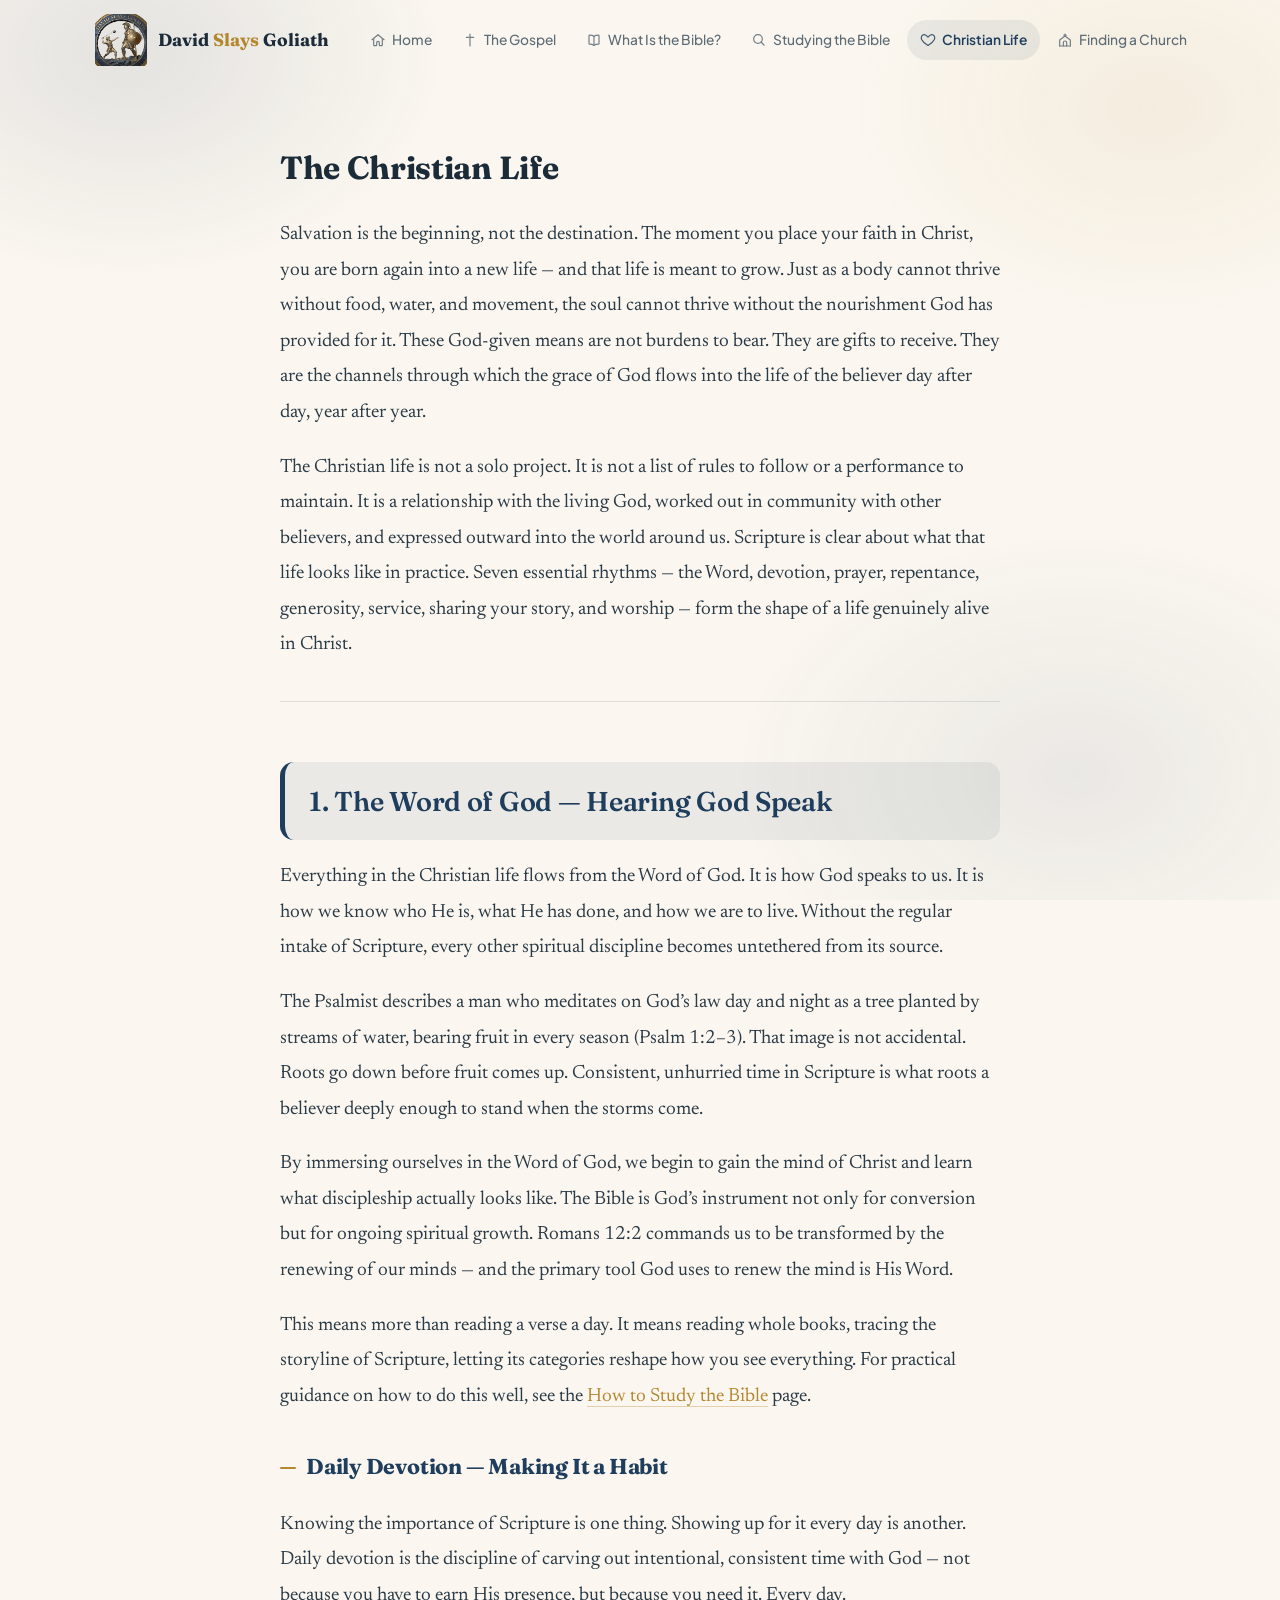
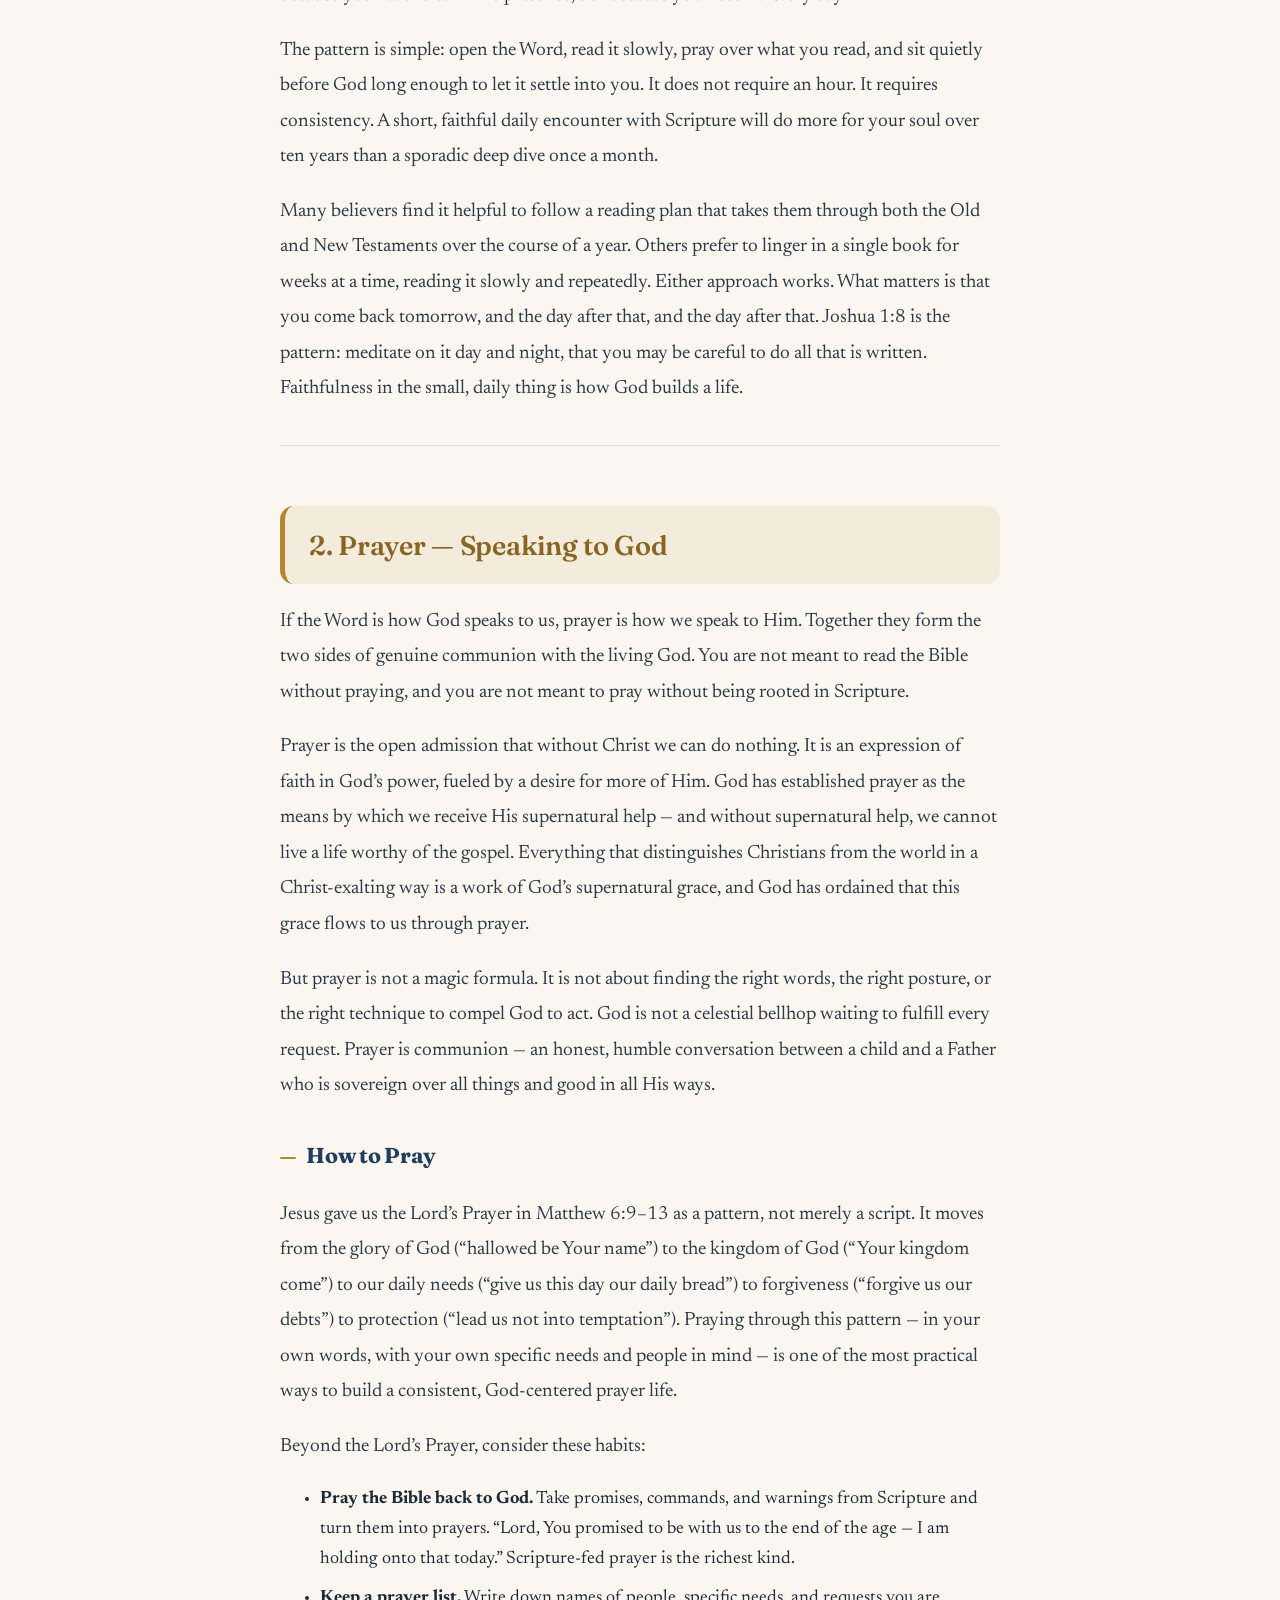
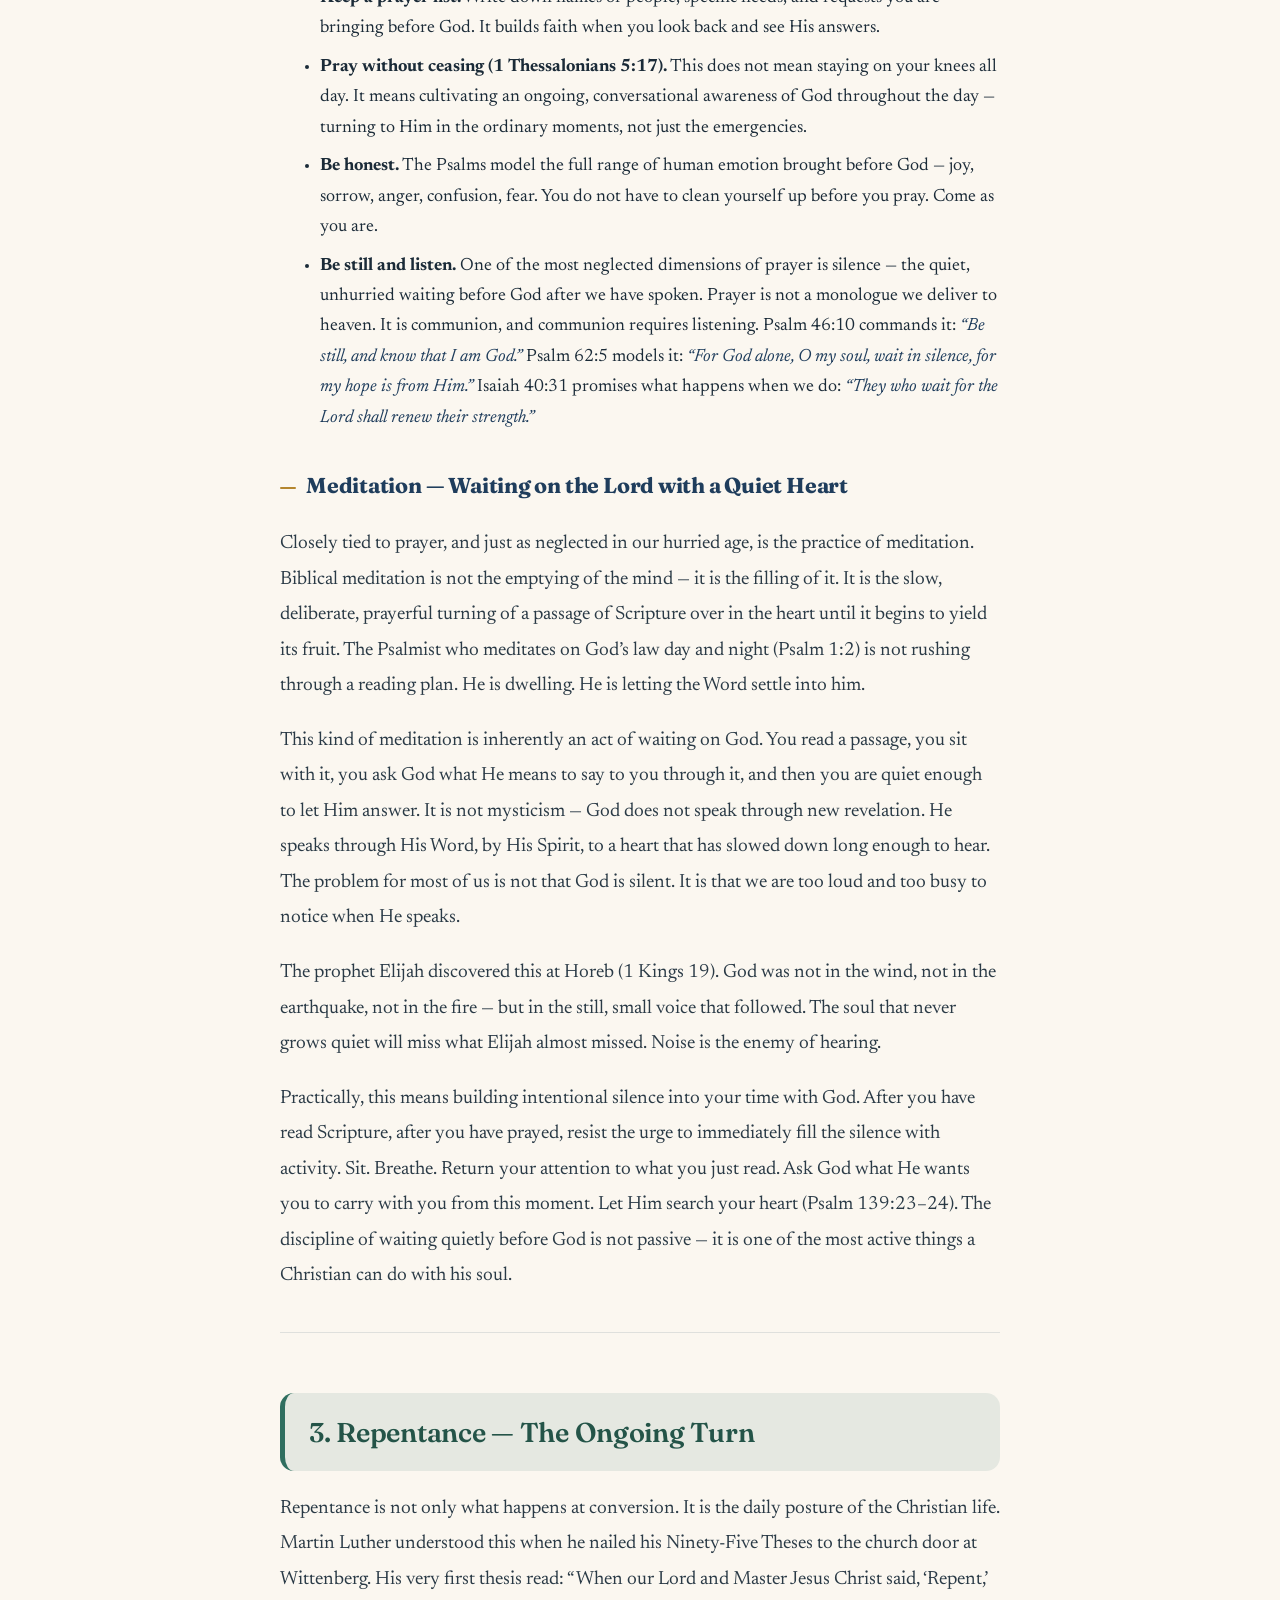
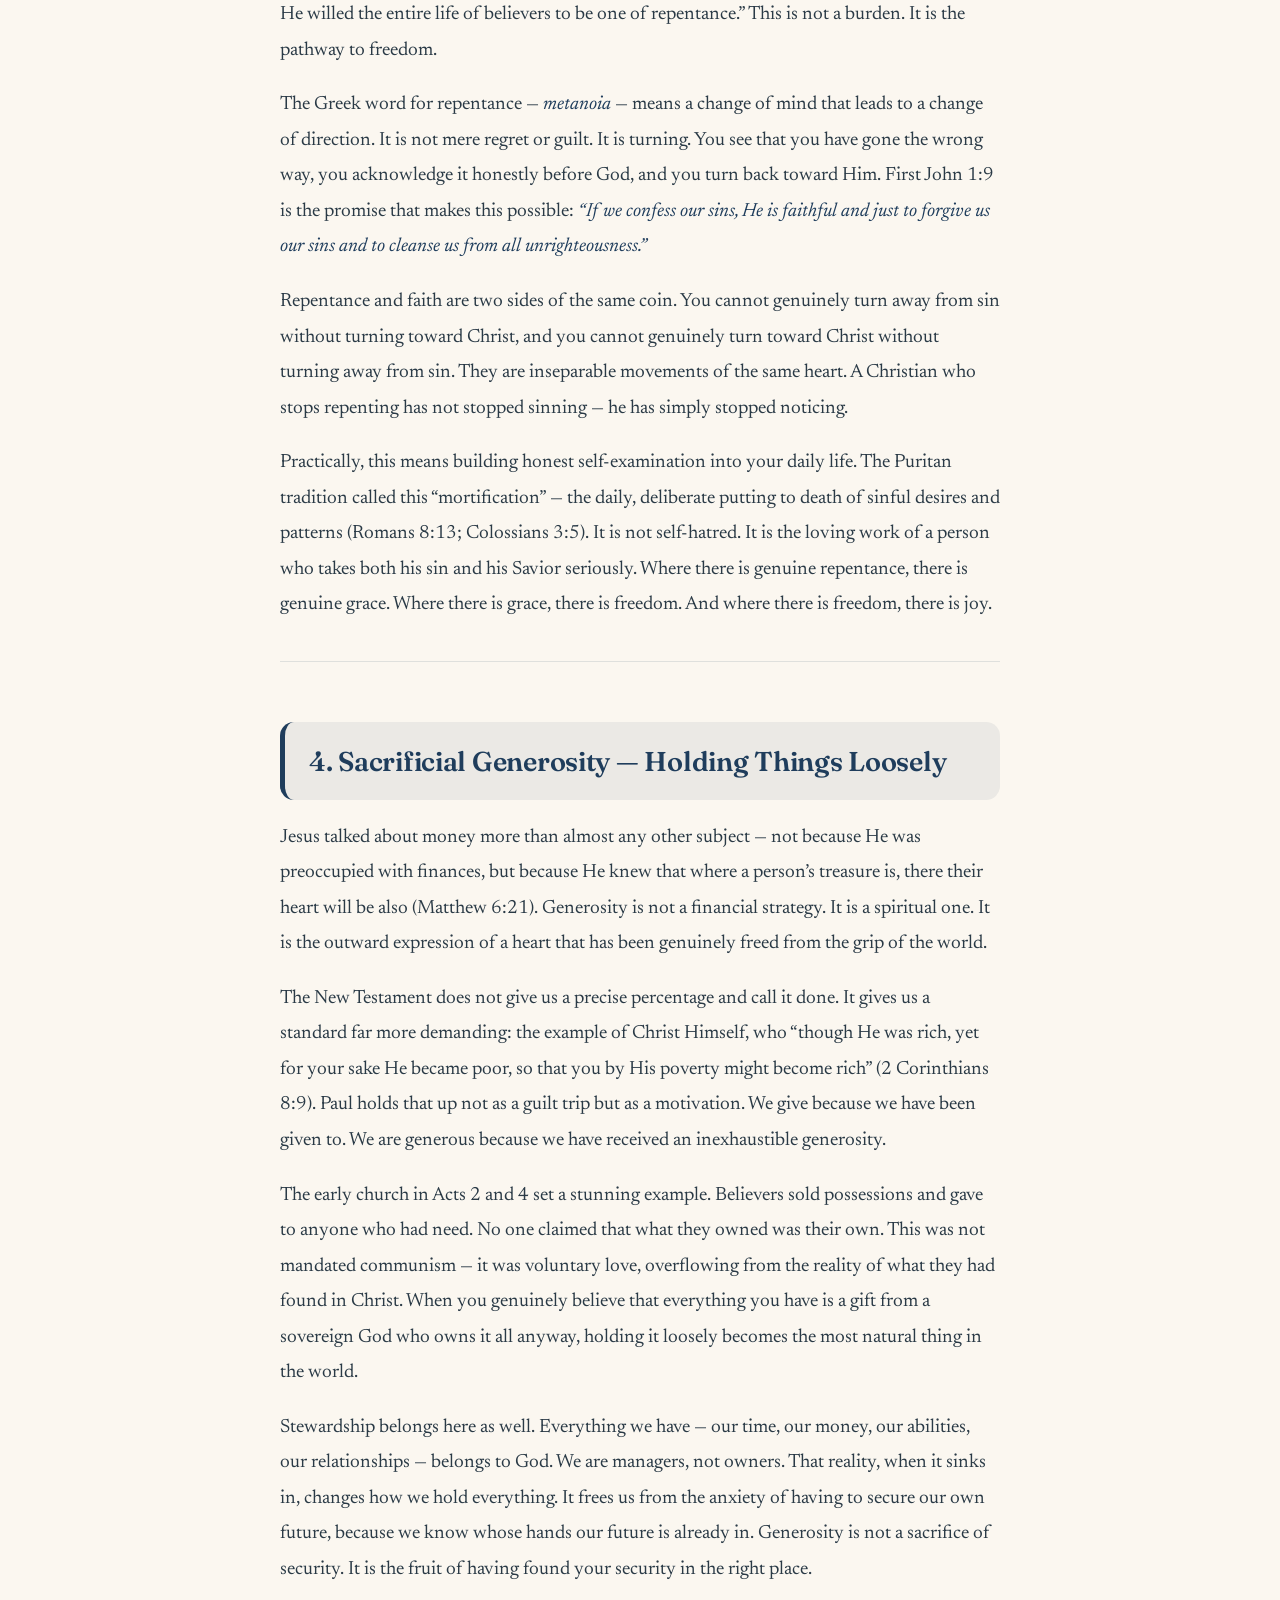
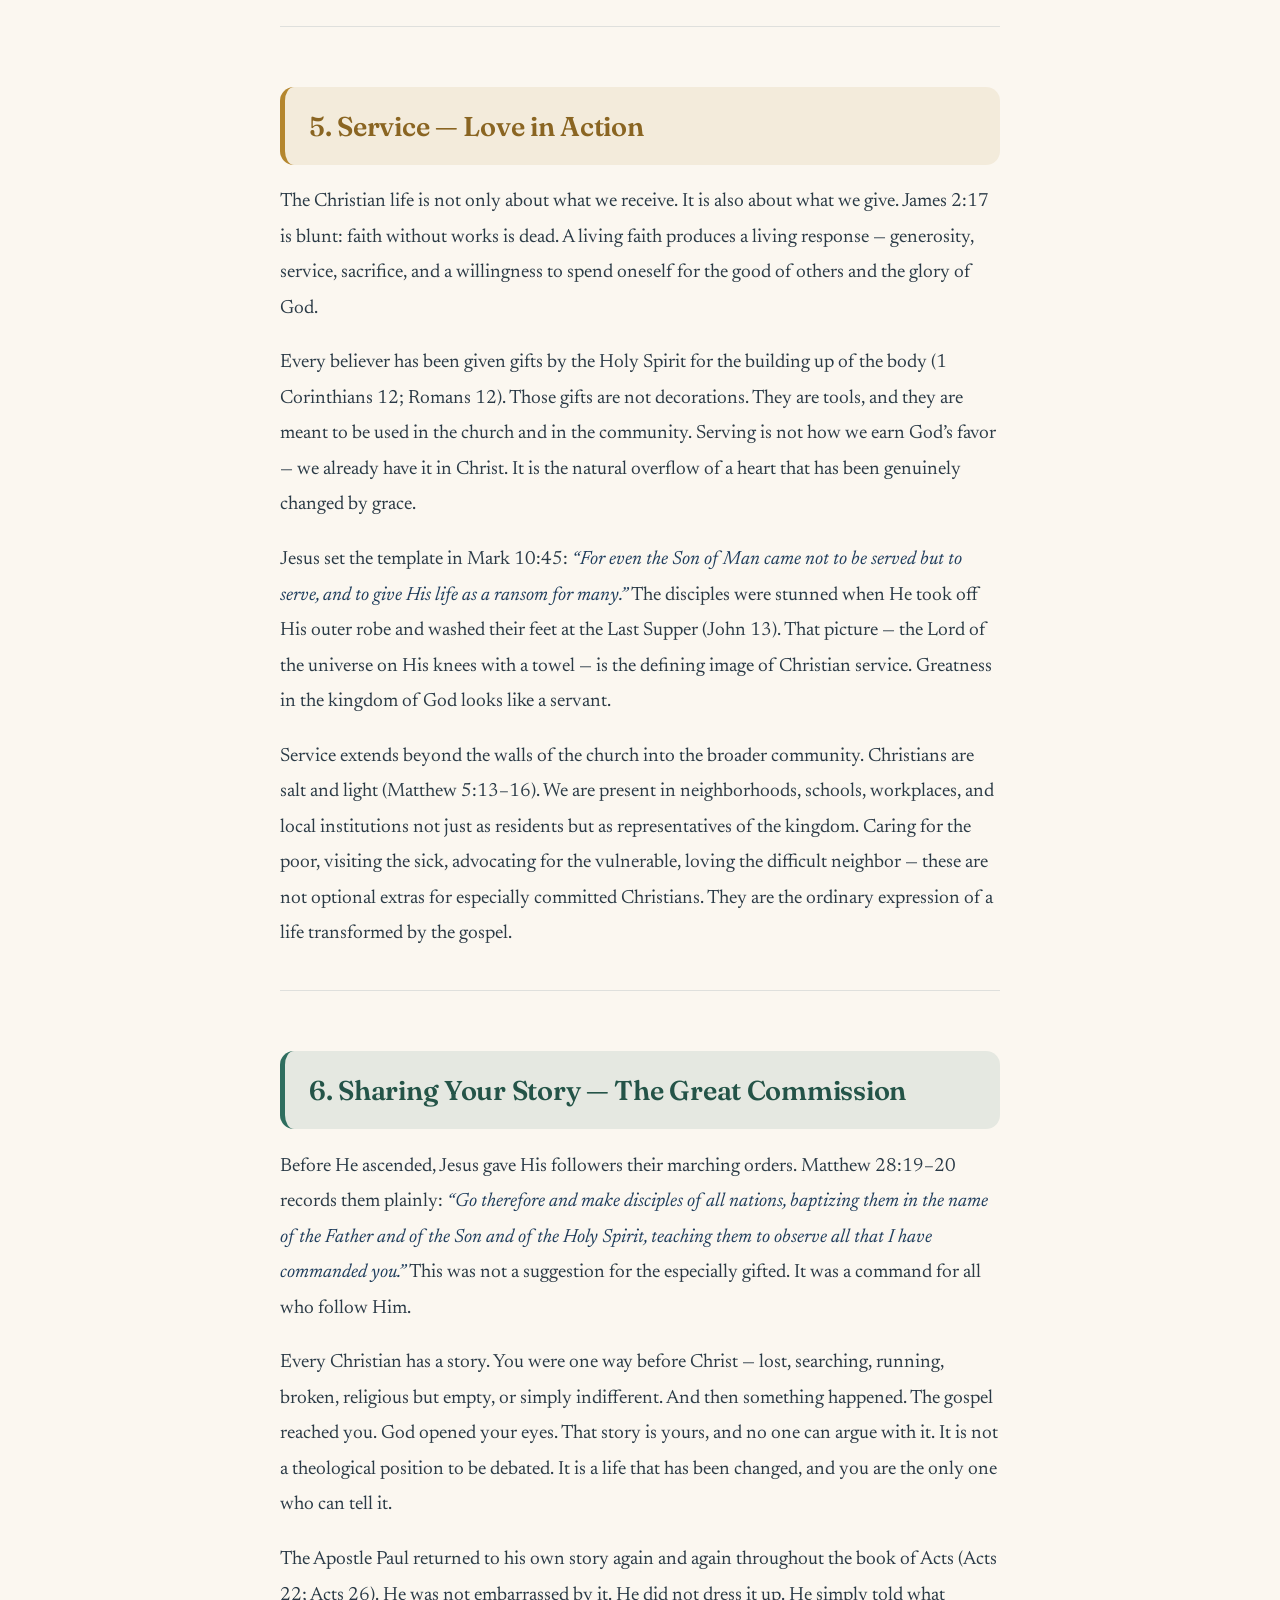
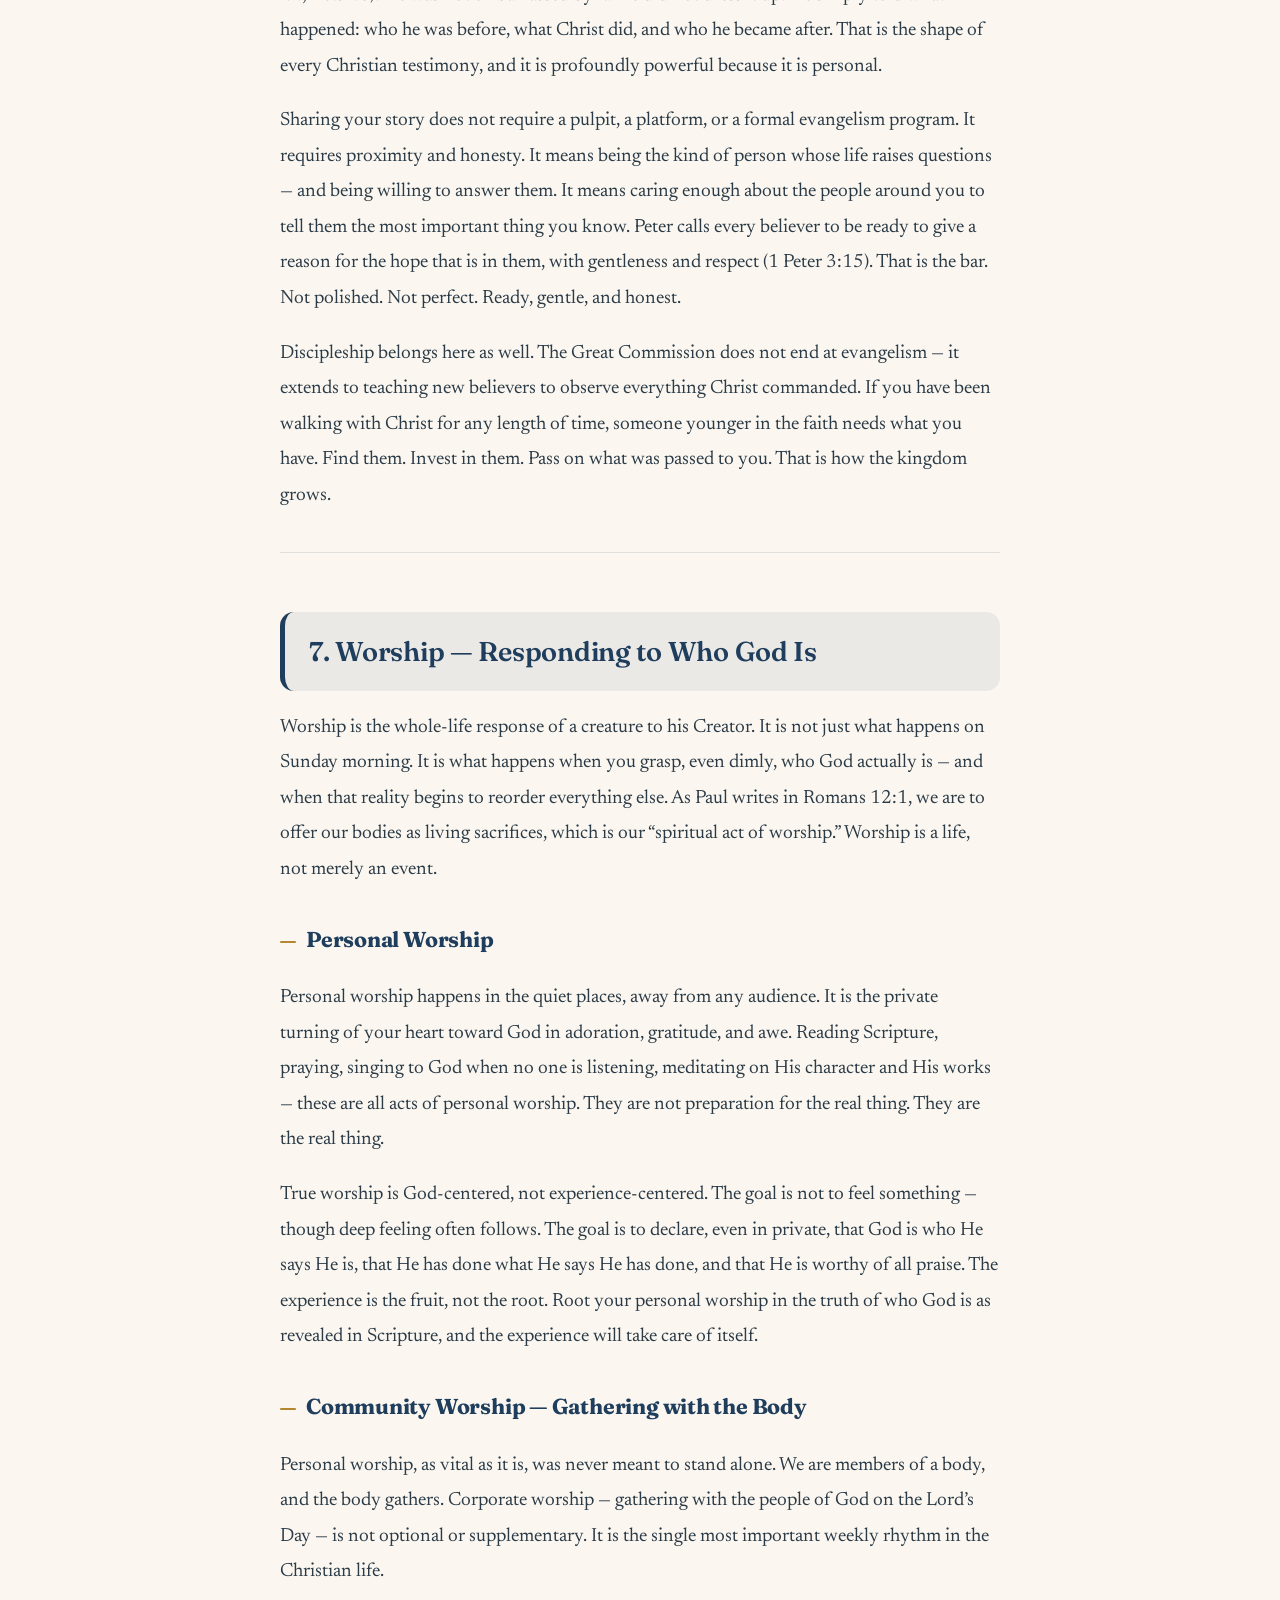
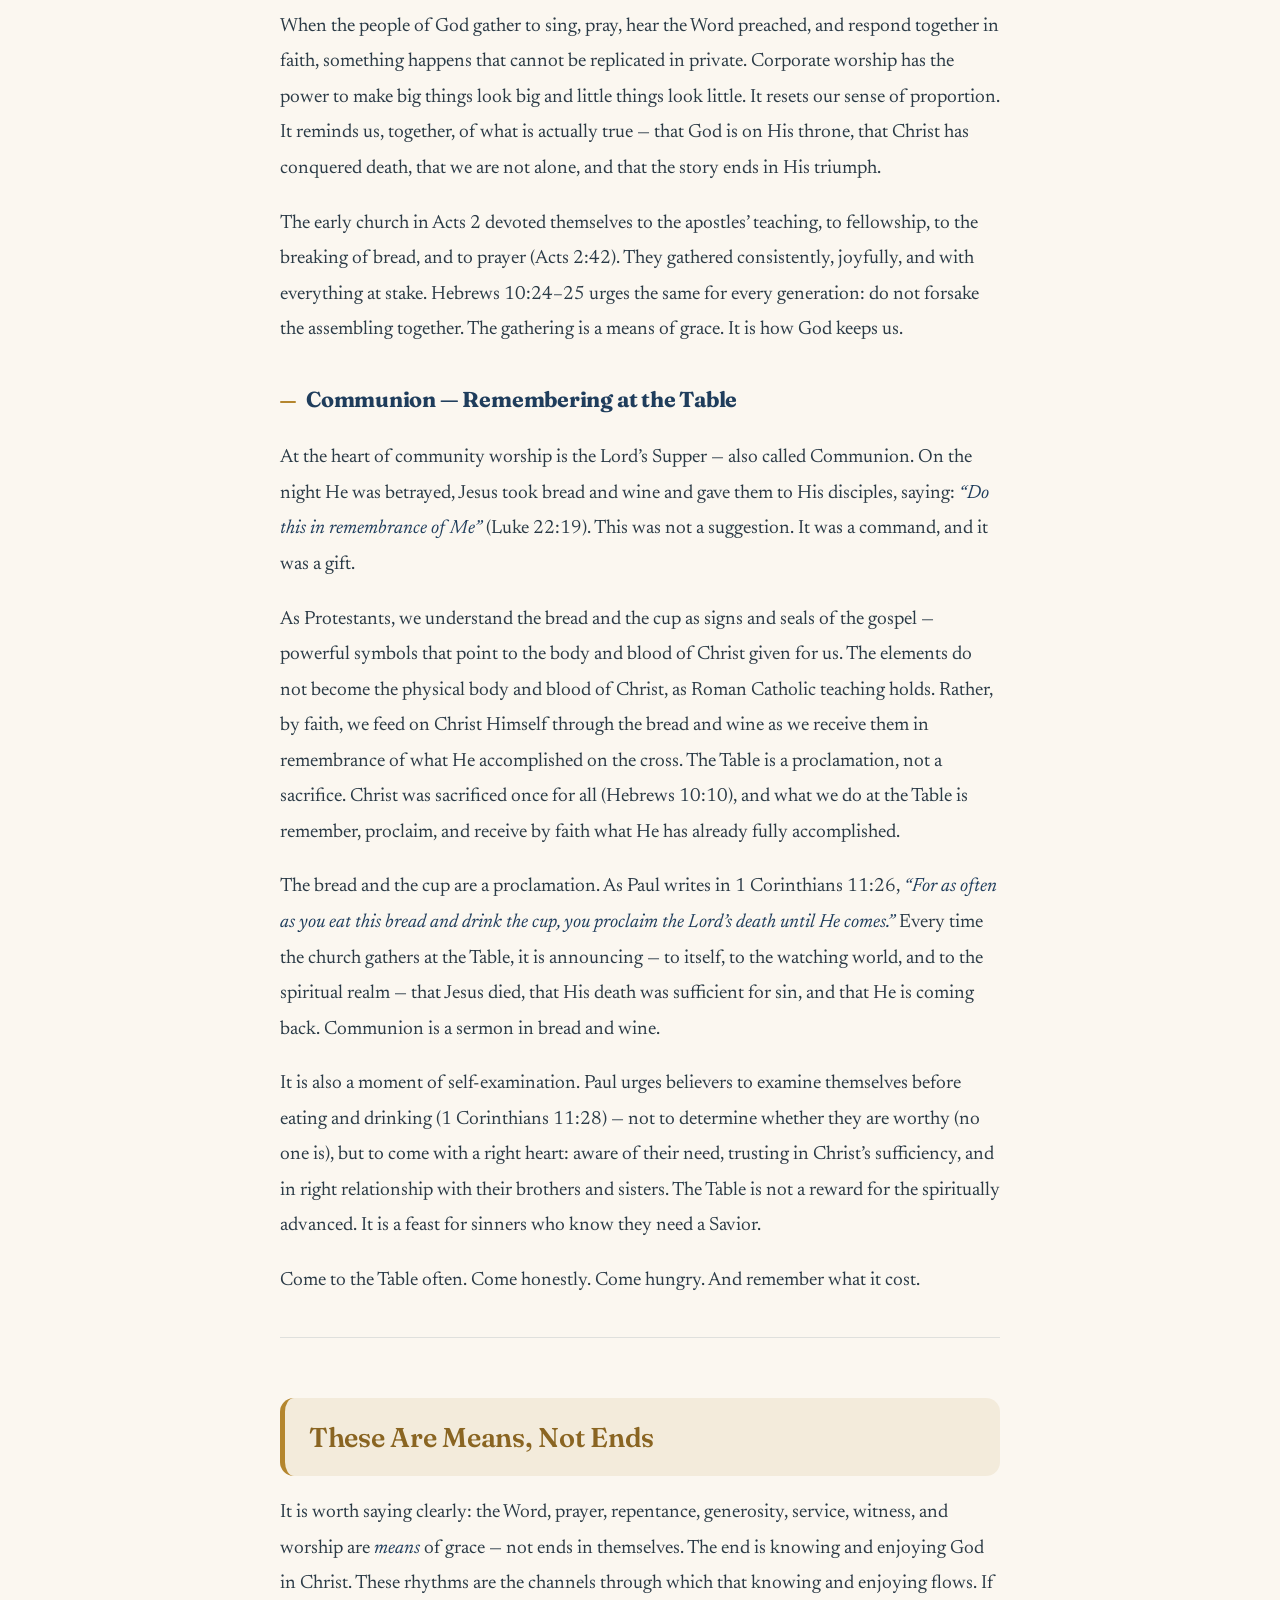
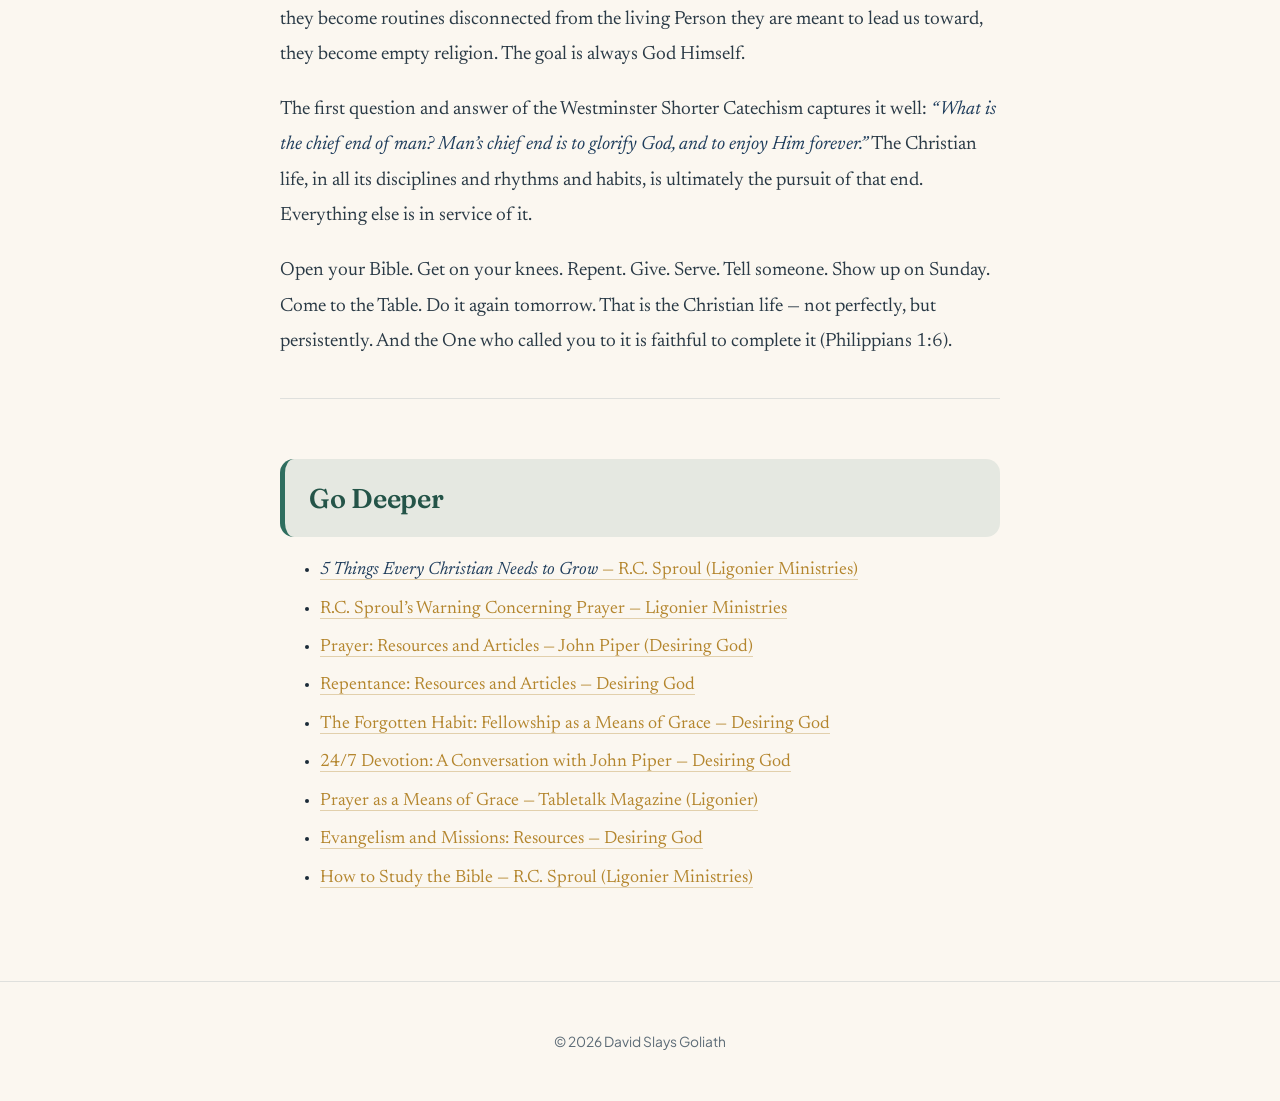
==== commit 7b3a329f: "DSG: medallion logo sitewide + third color (green) + heading color bands - Carved-stone medallion PN" ====
--- a/christian-life.html
+++ b/christian-life.html
@@ -3,6 +3,7 @@
 <head>
 <meta charset="UTF-8">
 <title>Living the Christian Life — David Slays Goliath</title>
+<link rel="icon" type="image/png" href="assets/logo-medallion.png">
 <meta name="viewport" content="width=device-width, initial-scale=1">
 <link rel="stylesheet" href="styles.css">
 </head>
@@ -11,7 +12,7 @@
 <header class="site-header">
   <div class="header-inner">
     <div class="header-top">
-      <a class="site-title" href="index.html"><svg class="brand-mark" viewBox="0 0 40 40" fill="none" xmlns="http://www.w3.org/2000/svg"><path d="M8 6 C 26 6, 34 14, 34 22 C 34 31, 27 36, 18 36" stroke="#1F3D5C" stroke-width="2.4" stroke-linecap="round"/><circle cx="20" cy="21" r="6.5" fill="#B4862E"/></svg><span>David <b>Slays</b> Goliath</span></a>
+      <a class="site-title" href="index.html"><img class="brand-mark" src="assets/logo-medallion.png" alt="David Slays Goliath"><span>David <b>Slays</b> Goliath</span></a>
       <button class="nav-toggle" aria-label="Toggle menu" aria-expanded="false" aria-controls="site-nav">
         <span></span><span></span><span></span>
       </button>
--- a/styles.css
+++ b/styles.css
@@ -11,6 +11,8 @@
   --navy-2:#2C5478;
   --gold:#B4862E;
   --gold-bright:#CB9C3E;
+  --green:#2F6E5F;        /* deep pine — the third accent (navy + gold + green) */
+  --green-bright:#3B8977;
   --stone:#6E7F86;
   --line:rgba(31,61,92,.12);
   --radius-sm:10px;--radius-md:16px;--radius-lg:24px;
@@ -46,7 +48,8 @@
 .site-title{display:flex;align-items:center;gap:11px;font-family:var(--serif);font-weight:700;font-size:1.1rem;color:var(--ink);text-decoration:none}
 .site-title b{color:var(--gold)}
 .site-logo{height:44px;width:auto}
-.brand-mark{width:36px;height:36px;flex:none}
+.brand-mark{width:52px;height:52px;flex:none;object-fit:contain}
+header.site-header.is-scrolled .brand-mark{width:44px;height:44px;transition:width .3s var(--ease),height .3s var(--ease)}
 
 .nav-toggle{display:none;flex-direction:column;justify-content:center;gap:5px;width:40px;height:38px;padding:9px;background:none;border:1px solid var(--line);border-radius:10px;cursor:pointer}
 .nav-toggle span{display:block;height:2px;width:100%;background:var(--navy);border-radius:2px;transition:transform .25s var(--ease),opacity .25s var(--ease)}
@@ -104,15 +107,27 @@
 main a:hover{color:var(--navy);border-color:var(--navy)}
 main em{color:var(--navy);font-style:italic}
 
-main h2{font-family:var(--serif);font-size:1.9rem;font-weight:600;margin:2.4em auto 0;padding-bottom:12px;border-bottom:2px solid var(--line);color:var(--navy)}
-main h3{font-size:1.35rem;margin-top:1.8em;color:var(--navy)}
+/* section heading BANDS — colored strips that break up long articles.
+   Rotate navy → gold → green so scrolling a page has rhythm and pop. */
+main h2{font-family:var(--serif);font-size:1.7rem;font-weight:600;color:var(--navy);
+  margin:2.2em auto .2em;padding:16px 24px;border:none;border-radius:14px;position:relative;
+  background:rgba(31,61,92,.07);border-left:5px solid var(--navy)}
+main h2::before{content:"";position:absolute;top:14px;bottom:14px;left:0;width:5px;border-radius:0 3px 3px 0}
+main h2:nth-of-type(3n+1){background:rgba(31,61,92,.07);border-left-color:var(--navy);color:var(--navy)}
+main h2:nth-of-type(3n+2){background:rgba(180,134,46,.10);border-left-color:var(--gold);color:#8A6522}
+main h2:nth-of-type(3n+3){background:rgba(47,110,95,.10);border-left-color:var(--green);color:#245448}
+main h3{font-size:1.35rem;margin-top:1.6em;color:var(--navy)}
+main h3::before{content:"";display:inline-block;width:16px;height:2px;background:var(--gold);vertical-align:middle;margin-right:10px;border-radius:2px}
 main blockquote{max-width:760px;margin:1.6em auto;padding:20px 26px;background:var(--paper-2);border-left:4px solid var(--gold);border-radius:var(--radius-sm);box-shadow:var(--shadow-sm);font-family:var(--serif);font-style:italic;font-size:1.2rem}
 main hr{max-width:720px;margin:2.4em auto;border:none;border-top:1px solid var(--line)}
 main ul:not(.topic-grid){max-width:720px;margin-left:auto;margin-right:auto;font-family:var(--read);font-size:1.12rem}
 main ul:not(.topic-grid) li{position:relative;margin-bottom:8px}
 
 /* ---------- Diagram / infographic panels ---------- */
-.diagram-card{margin:2.4em auto;padding:22px 18px 14px;background:var(--paper-2);border:1px solid var(--line);border-radius:var(--radius-md);box-shadow:var(--shadow-md);overflow-x:auto}
+.diagram-card{margin:2.4em auto;padding:24px 18px 14px;background:var(--paper-2);border:1px solid var(--line);border-top:4px solid var(--gold);border-radius:var(--radius-md);box-shadow:var(--shadow-md);overflow-x:auto}
+.diagram-card:nth-of-type(3n+1){border-top-color:var(--navy)}
+.diagram-card:nth-of-type(3n+2){border-top-color:var(--gold)}
+.diagram-card:nth-of-type(3n+3){border-top-color:var(--green)}
 .diagram-card svg{display:block}
 @media(max-width:600px){.diagram-card{padding:14px 10px 8px}}
 
@@ -124,19 +139,21 @@
 /* dignified navy / gold / stone rotation */
 .topic-card:nth-child(1) a{border-top-color:var(--navy)}
 .topic-card:nth-child(2) a{border-top-color:var(--gold)}
-.topic-card:nth-child(3) a{border-top-color:var(--navy)}
+.topic-card:nth-child(3) a{border-top-color:var(--green)}
 .topic-card:nth-child(4) a{border-top-color:var(--gold)}
-.topic-card:nth-child(5) a{border-top-color:var(--stone)}
+.topic-card:nth-child(5) a{border-top-color:var(--navy)}
 .topic-icon{display:flex;align-items:center;justify-content:center;width:52px;height:52px;flex-shrink:0;border-radius:15px;background:var(--navy);color:#fff;box-shadow:var(--shadow-sm)}
 .topic-card:nth-child(2) .topic-icon{background:var(--gold)}
+.topic-card:nth-child(3) .topic-icon{background:var(--green)}
 .topic-card:nth-child(4) .topic-icon{background:var(--gold)}
-.topic-card:nth-child(5) .topic-icon{background:var(--stone)}
+.topic-card:nth-child(5) .topic-icon{background:var(--navy)}
 .topic-icon svg{width:24px;height:24px}
 .topic-text{display:flex;flex-direction:column;gap:3px;flex:1;min-width:0}
 .topic-title{font-family:var(--serif);font-weight:600;font-size:1.4rem;color:var(--ink)}
 .topic-desc{font-size:1rem;color:var(--ink-dim)}
 .topic-arrow{width:20px;height:20px;flex-shrink:0;color:var(--navy);transition:transform .3s var(--ease)}
 .topic-card:nth-child(2) .topic-arrow,.topic-card:nth-child(4) .topic-arrow{color:var(--gold)}
+.topic-card:nth-child(3) .topic-arrow{color:var(--green)}
 .topic-card a:hover .topic-arrow{transform:translateX(6px)}
 
 /* ---------- Verse breather ---------- */
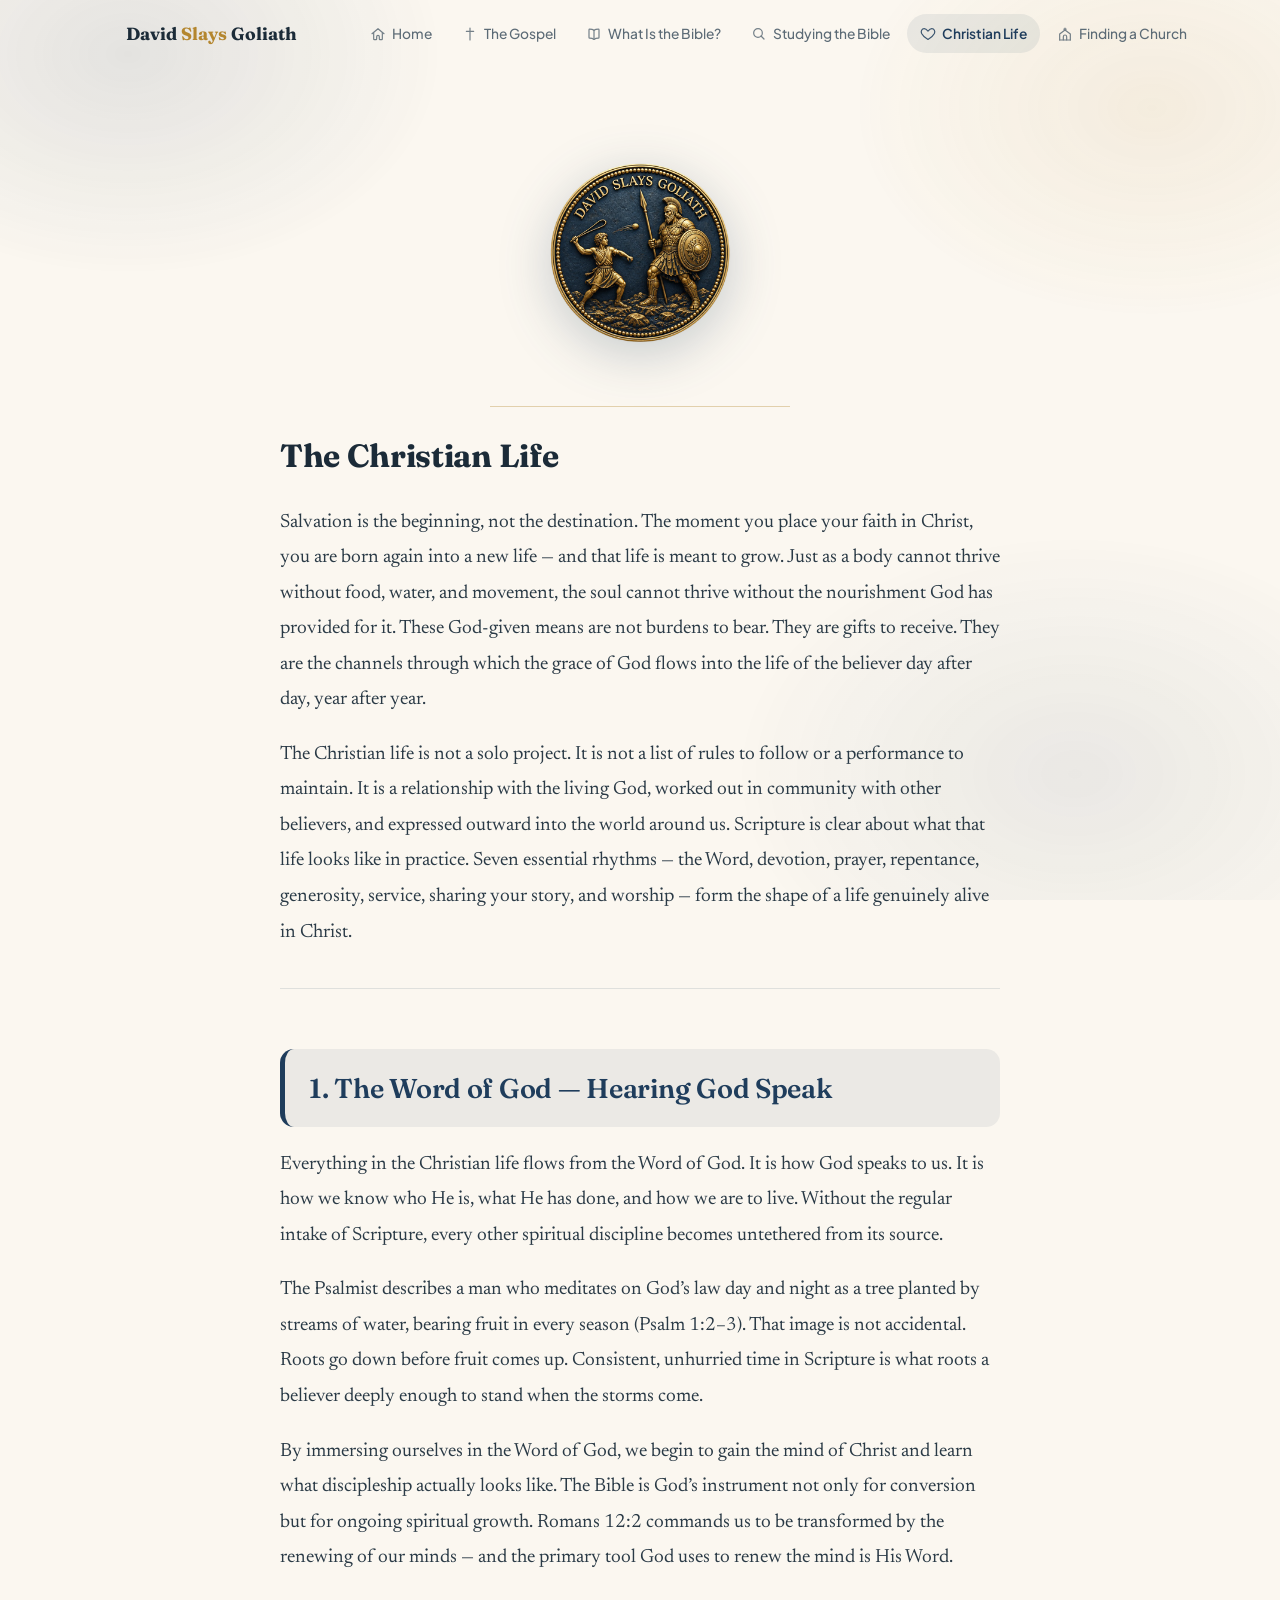
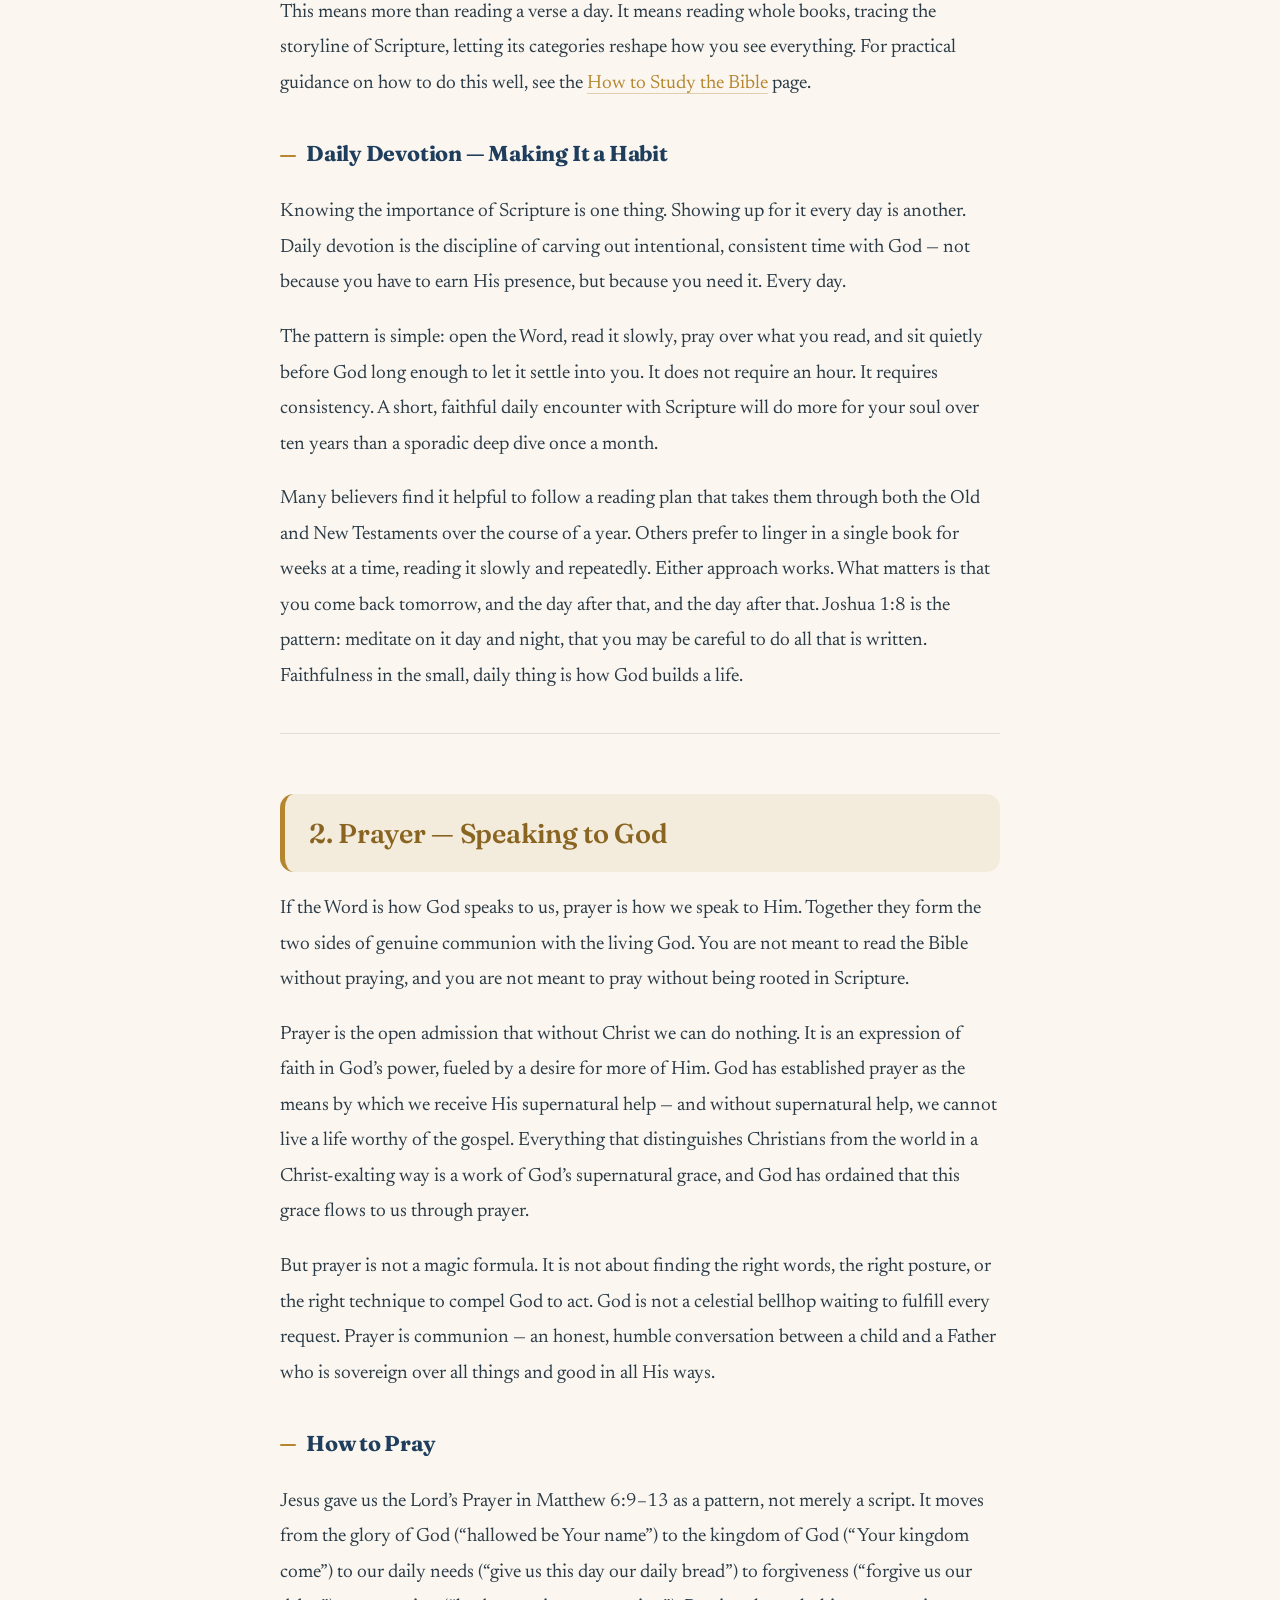
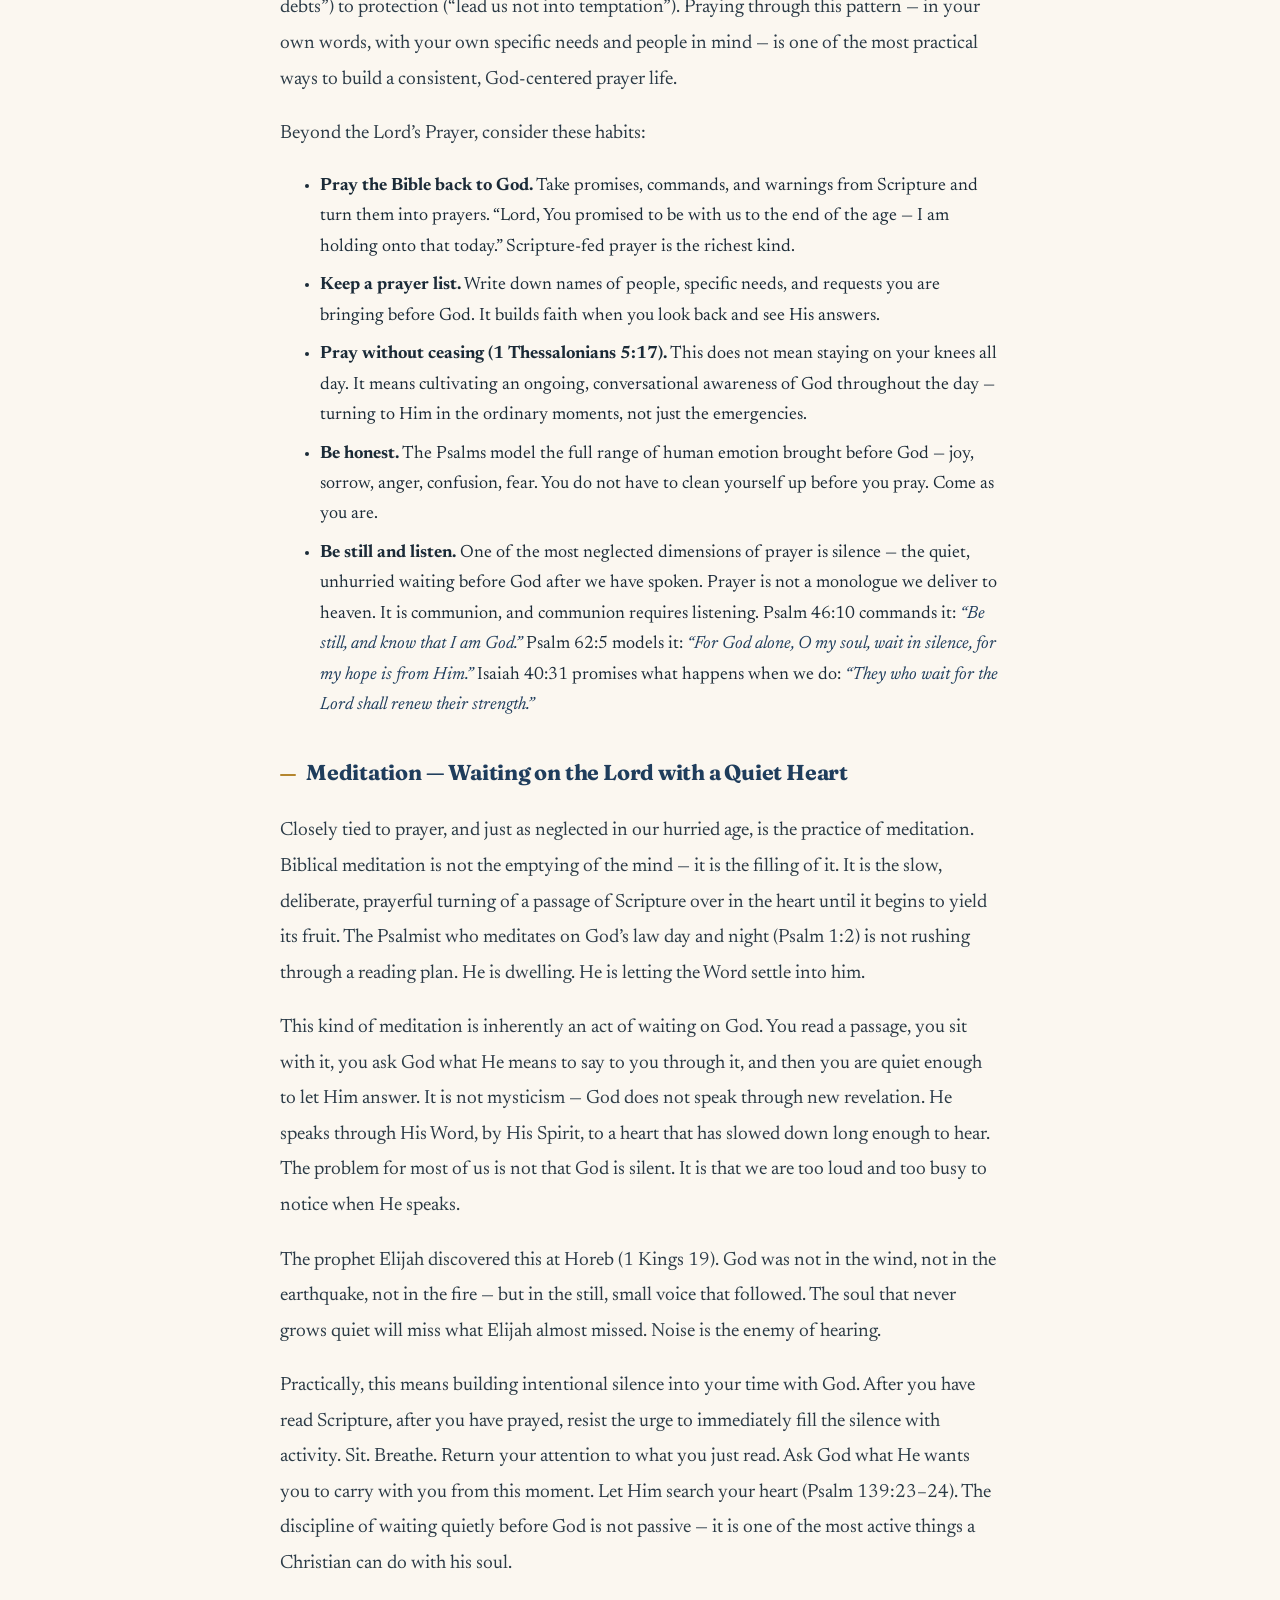
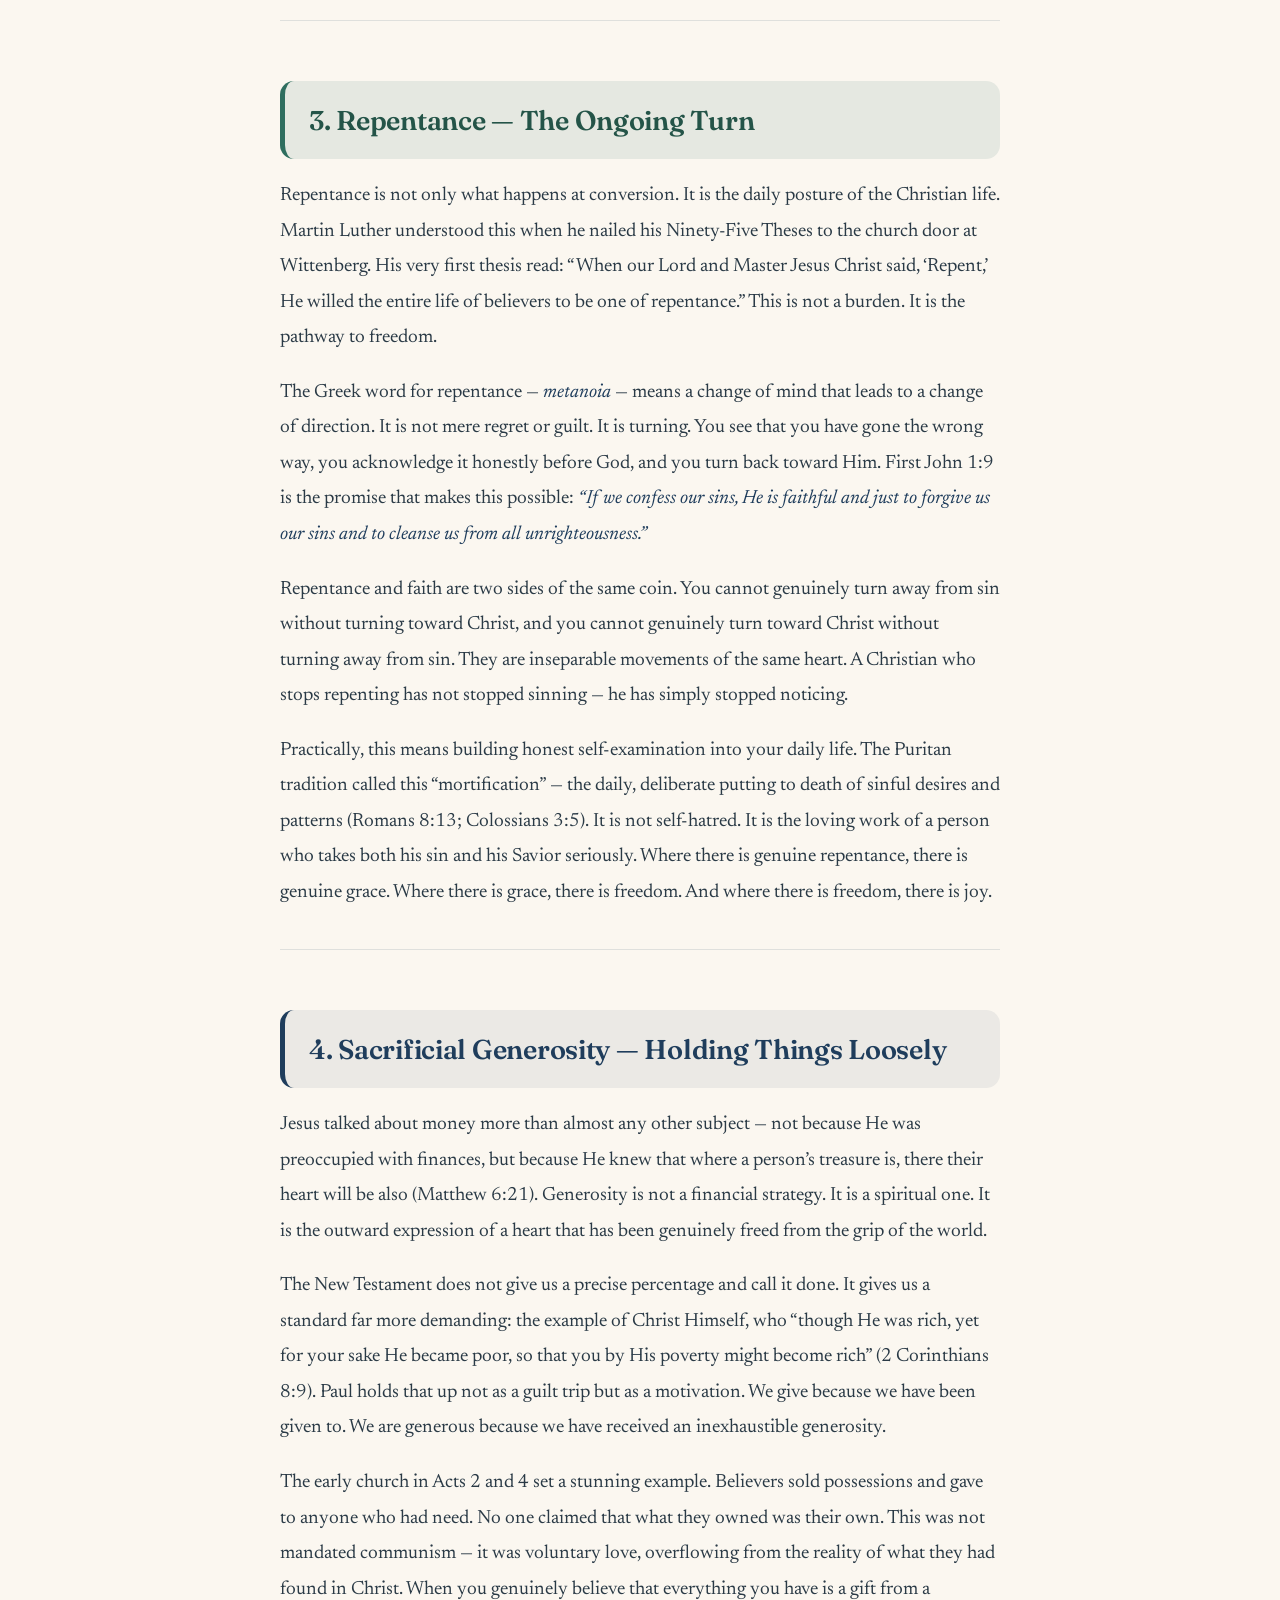
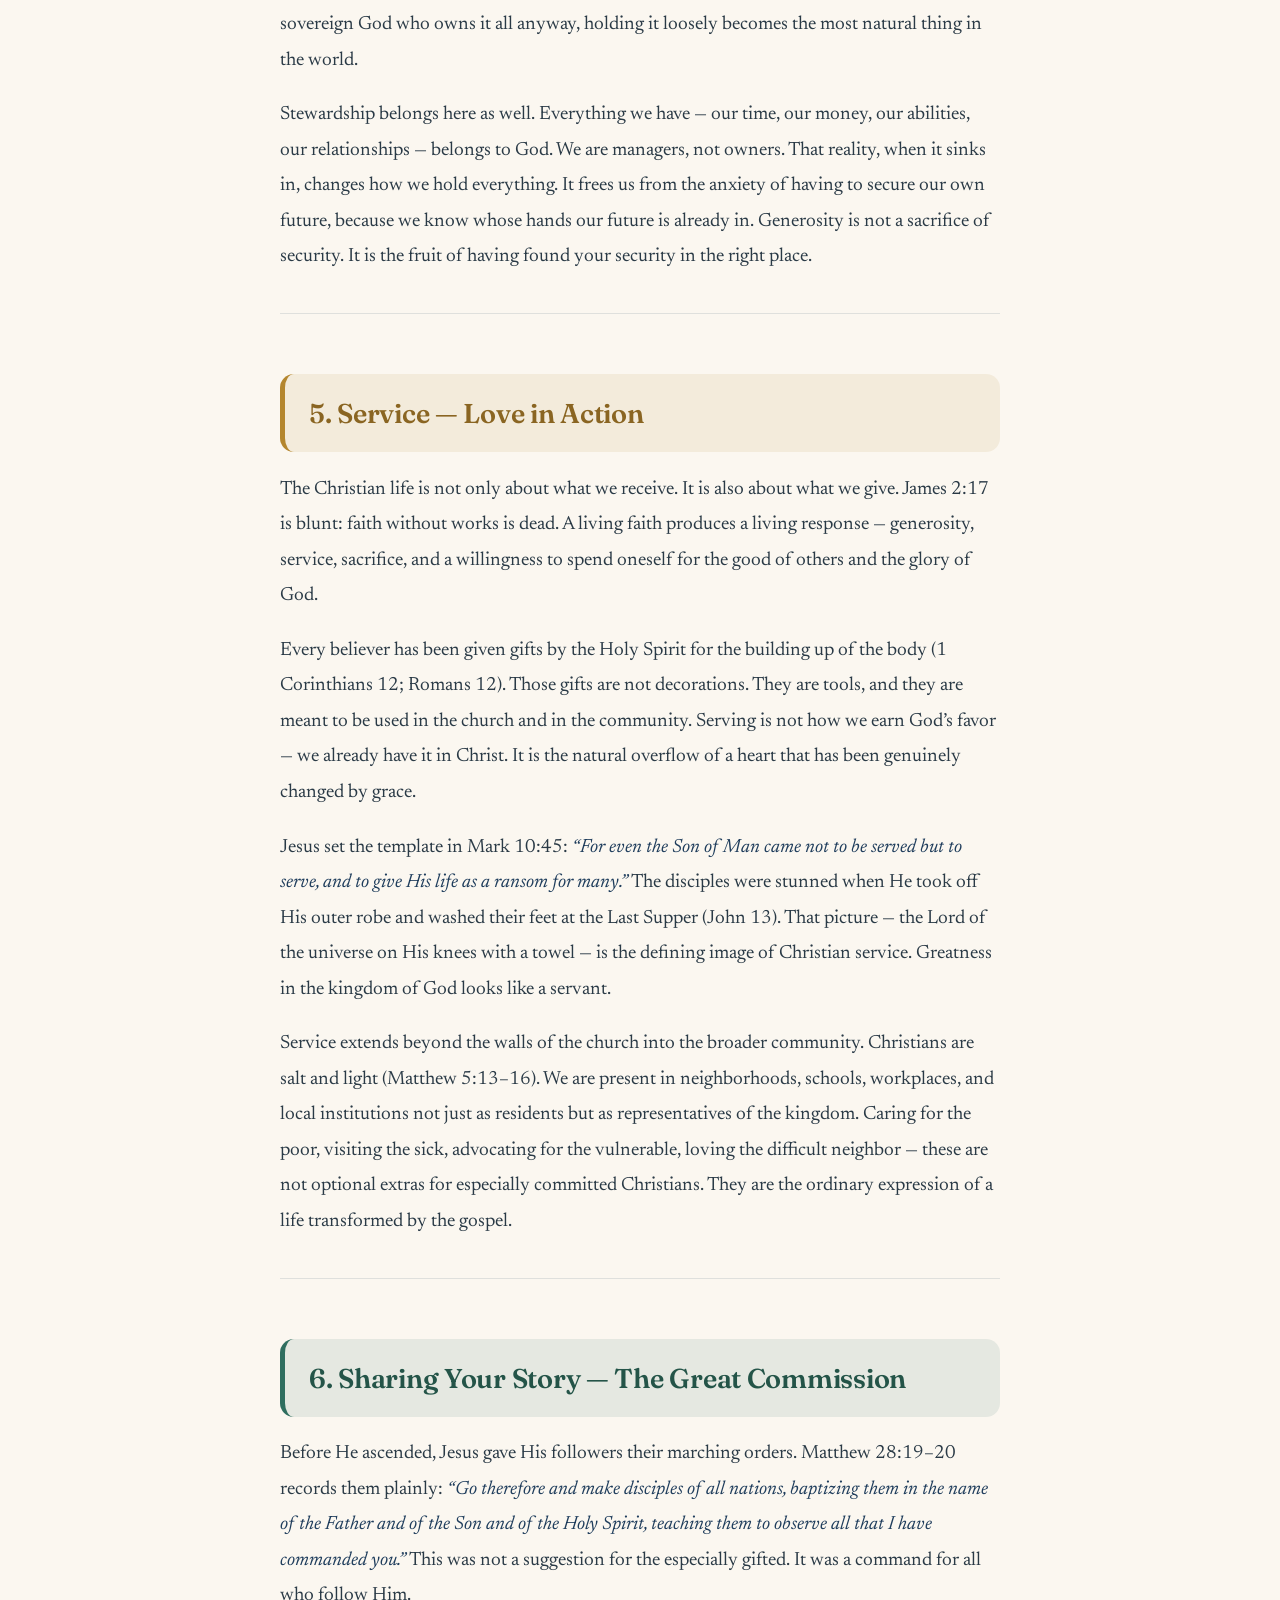
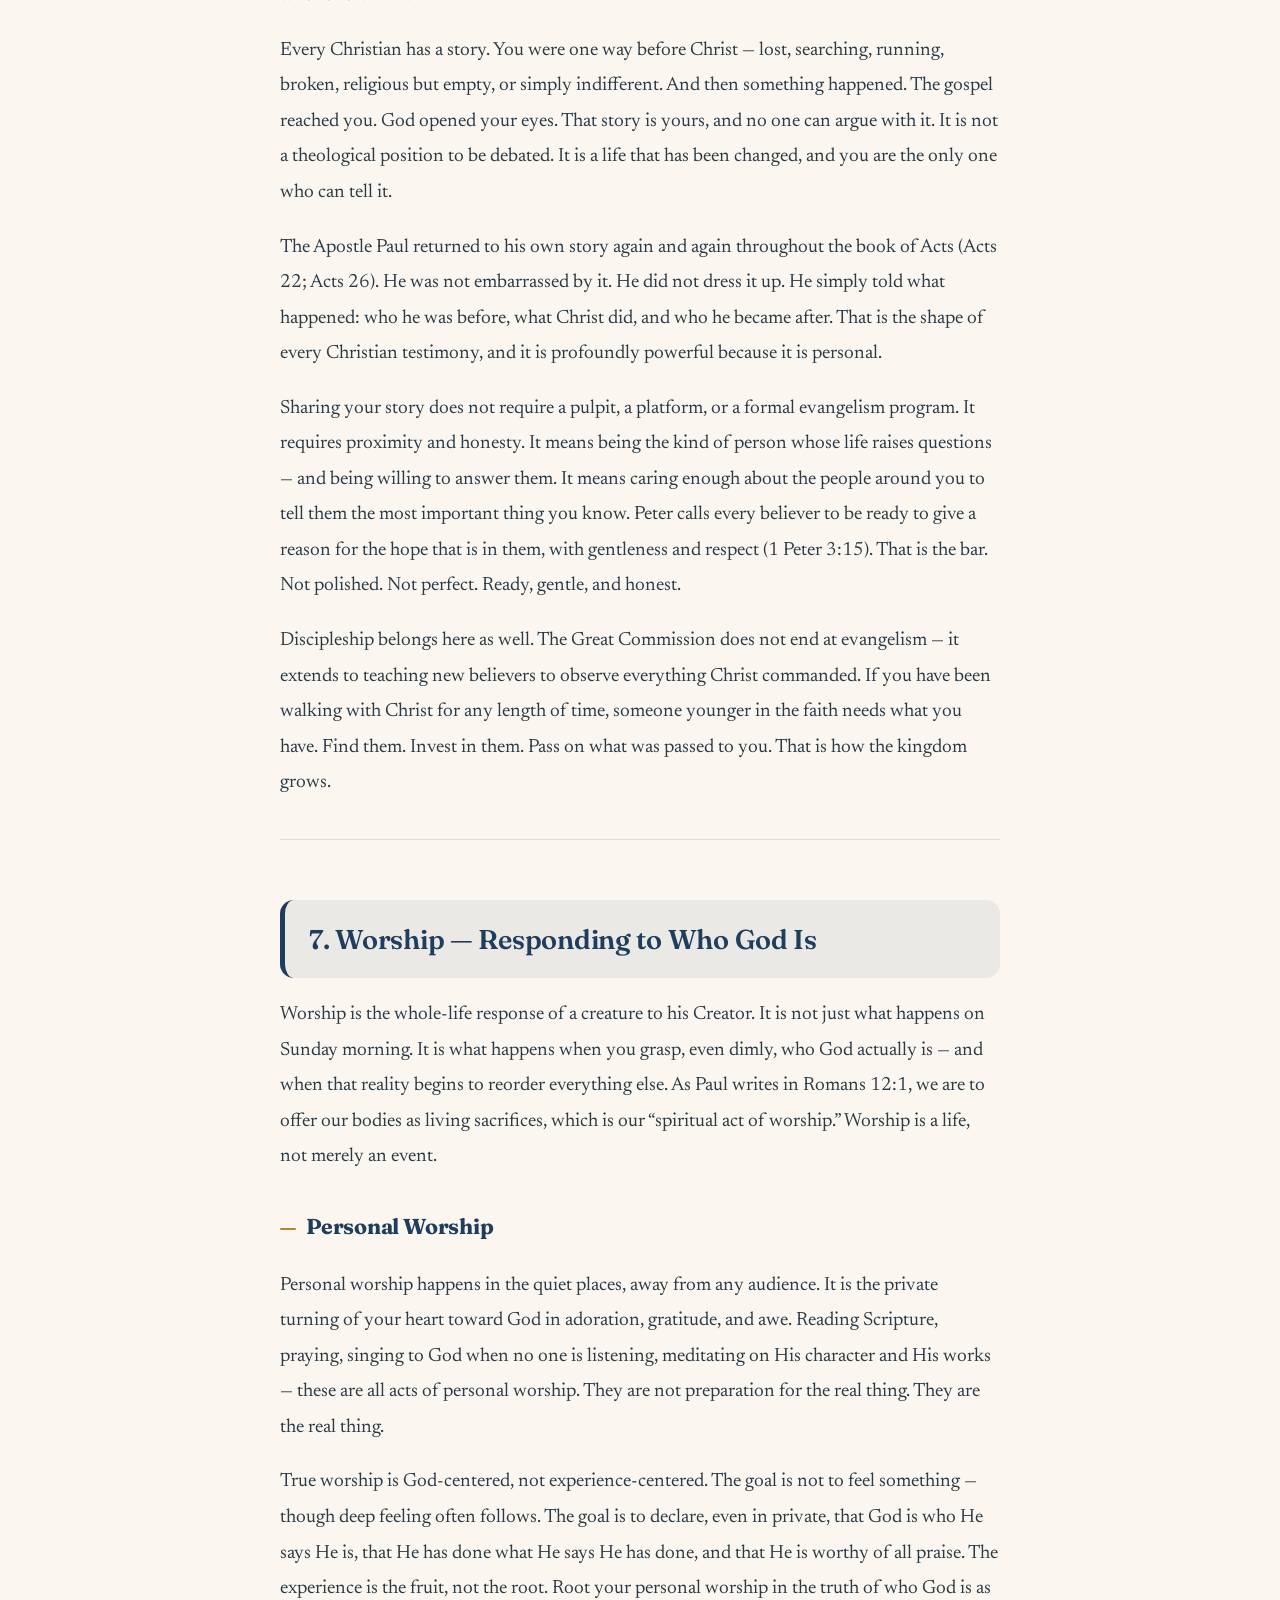
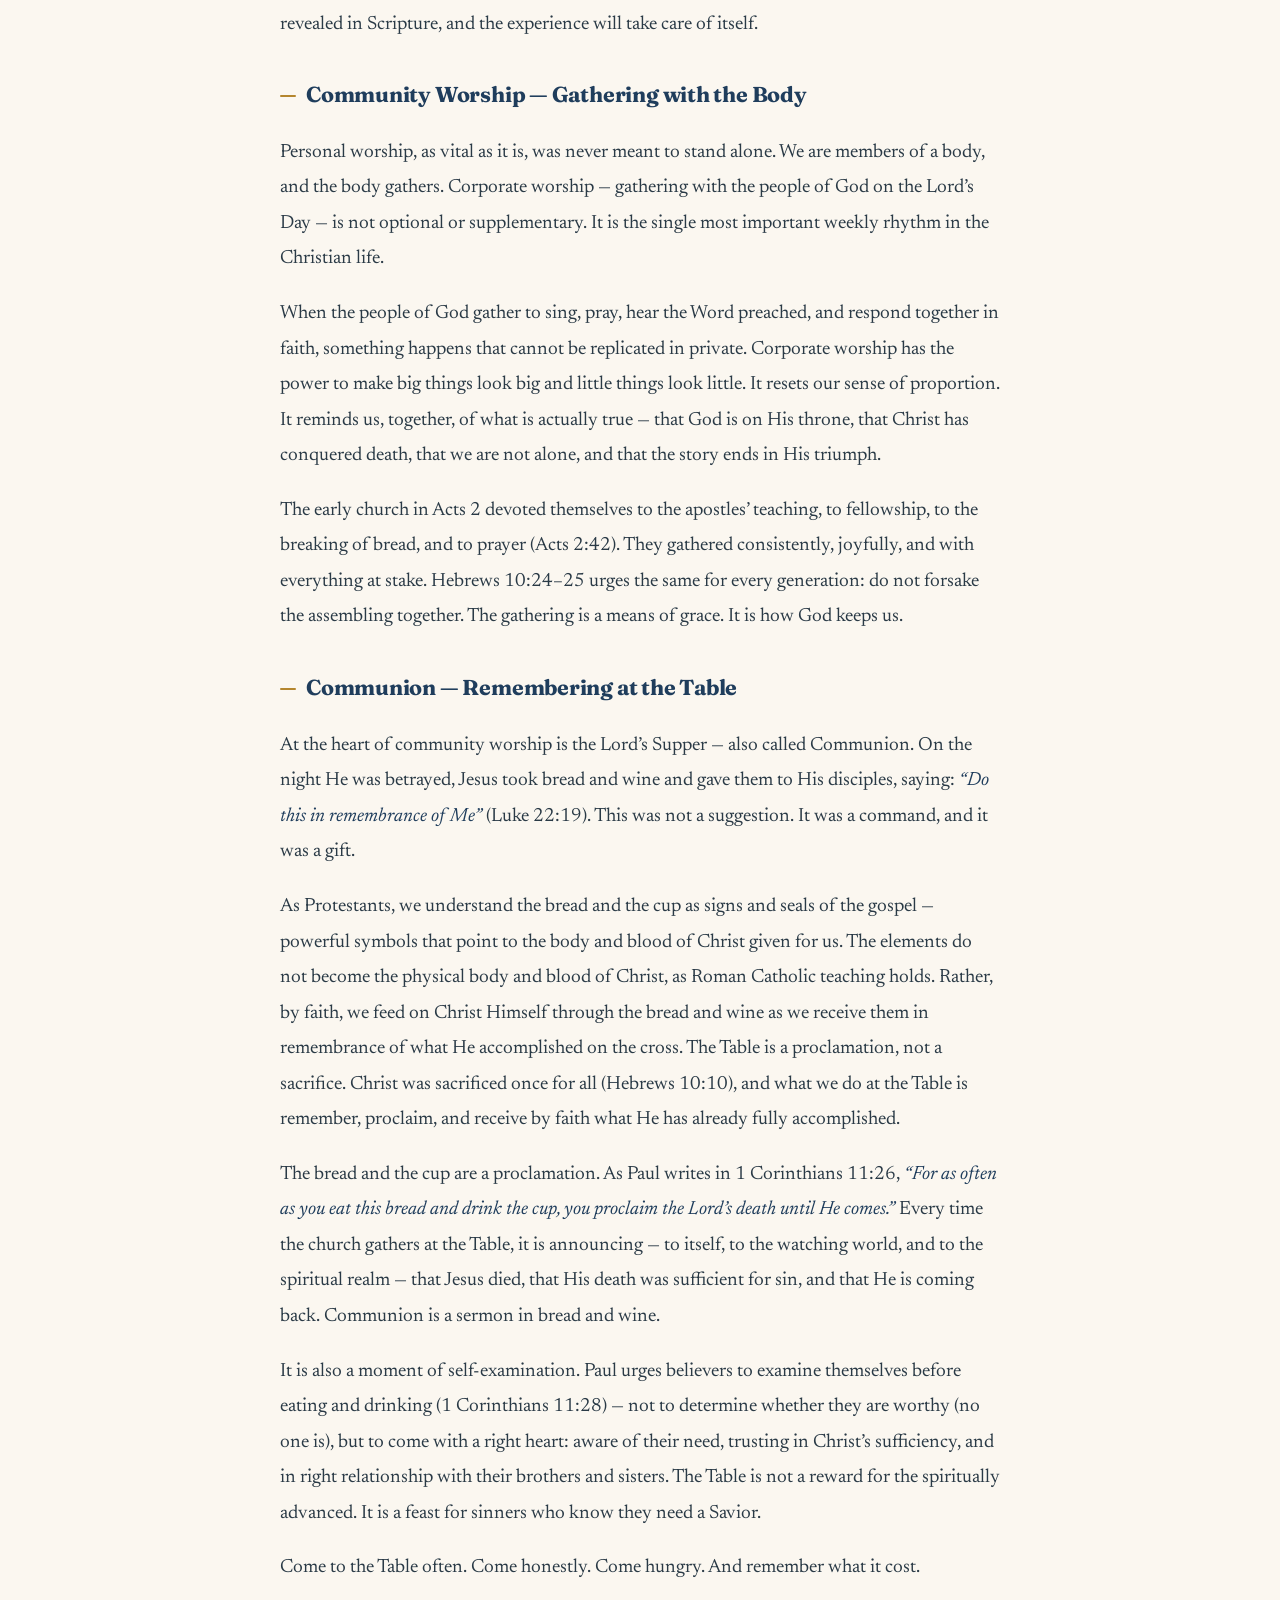
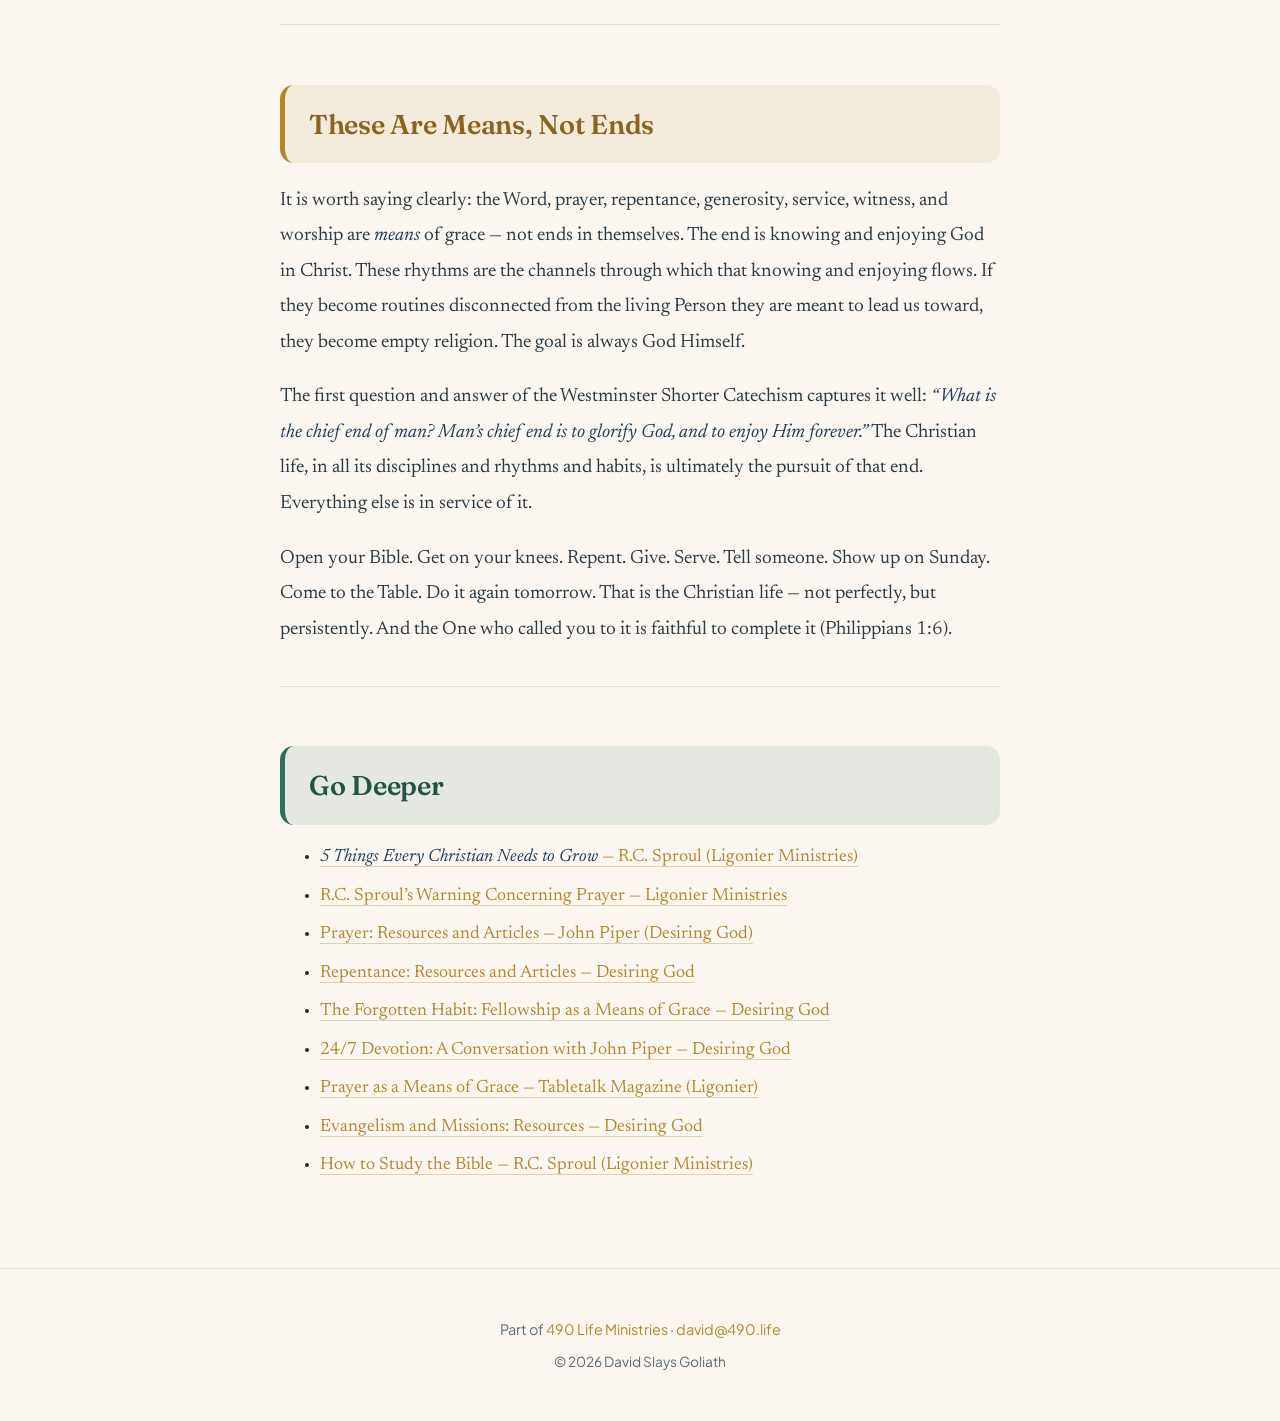
==== commit 29935683: "Footer: add 490 Life Ministries affiliation + david@490.life contact (all pages) Co-Authored-By: Cla" ====
--- a/christian-life.html
+++ b/christian-life.html
@@ -5,7 +5,7 @@
 <title>Living the Christian Life — David Slays Goliath</title>
 <link rel="icon" type="image/png" href="assets/logo-medallion.png">
 <meta name="viewport" content="width=device-width, initial-scale=1">
-<link rel="stylesheet" href="styles.css">
+<link rel="stylesheet" href="styles.css?v=20260714">
 </head>
 <body>
 
@@ -517,6 +517,7 @@
 </main>
 
 <footer class="site-footer">
+  <div class="footer-ministry">Part of <a href="https://490.life">490 Life Ministries</a> &middot; <a href="mailto:david@490.life">david@490.life</a></div>
   &copy; 2026 David Slays Goliath
 </footer>
 
--- a/styles.css
+++ b/styles.css
@@ -48,8 +48,22 @@
 .site-title{display:flex;align-items:center;gap:11px;font-family:var(--serif);font-weight:700;font-size:1.1rem;color:var(--ink);text-decoration:none}
 .site-title b{color:var(--gold)}
 .site-logo{height:44px;width:auto}
-.brand-mark{width:52px;height:52px;flex:none;object-fit:contain}
-header.site-header.is-scrolled .brand-mark{width:44px;height:44px;transition:width .3s var(--ease),height .3s var(--ease)}
+/* header wordmark is text only — the medallion sits centered at the top of
+   each page (below), large enough to read, and scrolls away naturally. */
+.site-title .brand-mark{display:none}
+
+/* centered top medallion — in normal flow, scrolls away on scroll-down */
+.top-medallion{display:block;width:260px;height:260px;margin:0 auto;
+  opacity:0;transform:translateY(-8px) scale(.96);animation:medIn .8s var(--ease) .1s forwards}
+.top-medallion img{width:100%;height:100%;object-fit:contain;filter:drop-shadow(0 12px 26px rgba(31,61,92,.24))}
+@keyframes medIn{to{opacity:1;transform:none}}
+.hero .top-medallion{margin:0 auto 18px}
+main > .top-medallion{margin:0 auto 6px}
+/* interior article pages: clear the sticky header so the medallion isn't cut */
+main:has(> .page-title){padding-top:86px}
+main:has(> .top-medallion) .page-title{margin-top:.1em}
+@media(min-width:1100px){.top-medallion{width:300px;height:300px}}
+@media(max-width:520px){.top-medallion{width:210px;height:210px}}
 
 .nav-toggle{display:none;flex-direction:column;justify-content:center;gap:5px;width:40px;height:38px;padding:9px;background:none;border:1px solid var(--line);border-radius:10px;cursor:pointer}
 .nav-toggle span{display:block;height:2px;width:100%;background:var(--navy);border-radius:2px;transition:transform .25s var(--ease),opacity .25s var(--ease)}
@@ -156,6 +170,23 @@
 .topic-card:nth-child(3) .topic-arrow{color:var(--green)}
 .topic-card a:hover .topic-arrow{transform:translateX(6px)}
 
+/* ---------- Embedded video series ---------- */
+.video-series{max-width:800px;margin:2.4em auto;display:flex;flex-direction:column;gap:36px}
+.video-embed .video-title{font-family:var(--serif);font-size:1.25rem;font-weight:600;color:var(--navy);margin:0 0 12px;display:flex;align-items:center;gap:10px}
+.video-embed .video-title::before{content:"";width:22px;height:3px;border-radius:2px;background:var(--gold);flex:none}
+.video-embed:nth-child(3n+1) .video-title{color:var(--navy)}
+.video-embed:nth-child(3n+1) .video-title::before{background:var(--navy)}
+.video-embed:nth-child(3n+2) .video-title{color:#8A6522}
+.video-embed:nth-child(3n+2) .video-title::before{background:var(--gold)}
+.video-embed:nth-child(3n+3) .video-title{color:#245448}
+.video-embed:nth-child(3n+3) .video-title::before{background:var(--green)}
+.video-frame{position:relative;padding-bottom:56.25%;height:0;overflow:hidden;
+  border-radius:16px;border:1px solid var(--line);box-shadow:var(--shadow-md);background:#0d1b29}
+.video-embed:nth-child(3n+1) .video-frame{border-top:4px solid var(--navy)}
+.video-embed:nth-child(3n+2) .video-frame{border-top:4px solid var(--gold)}
+.video-embed:nth-child(3n+3) .video-frame{border-top:4px solid var(--green)}
+.video-frame iframe{position:absolute;inset:0;width:100%;height:100%;border:0}
+
 /* ---------- Verse breather ---------- */
 .verse-band{max-width:1020px;margin:20px auto 90px;padding:60px 40px;border-radius:var(--radius-lg);text-align:center;background:linear-gradient(120deg,var(--navy),var(--navy-2));color:#fff;position:relative;overflow:hidden}
 .verse-band::after{content:"";position:absolute;top:-60px;right:-60px;width:220px;height:220px;border-radius:50%;background:rgba(255,255,255,.10)}
@@ -166,6 +197,9 @@
 footer.site-footer{border-top:1px solid var(--line);background:none;color:var(--ink-dim);text-align:center;padding:48px 30px;font-size:.86rem}
 footer.site-footer .footer-brand{font-family:var(--serif);font-weight:700;font-size:1.1rem;color:var(--ink);margin-bottom:6px}
 footer.site-footer .footer-brand b{color:var(--gold)}
+footer.site-footer .footer-ministry{margin-bottom:8px;color:var(--ink-dim);font-size:.9rem}
+footer.site-footer .footer-ministry a{color:var(--gold);text-decoration:none}
+footer.site-footer .footer-ministry a:hover{text-decoration:underline}
 
 /* ---------- reveal on scroll ---------- */
 .reveal{opacity:0;transform:translateY(26px);transition:opacity .8s var(--ease),transform .8s var(--ease)}
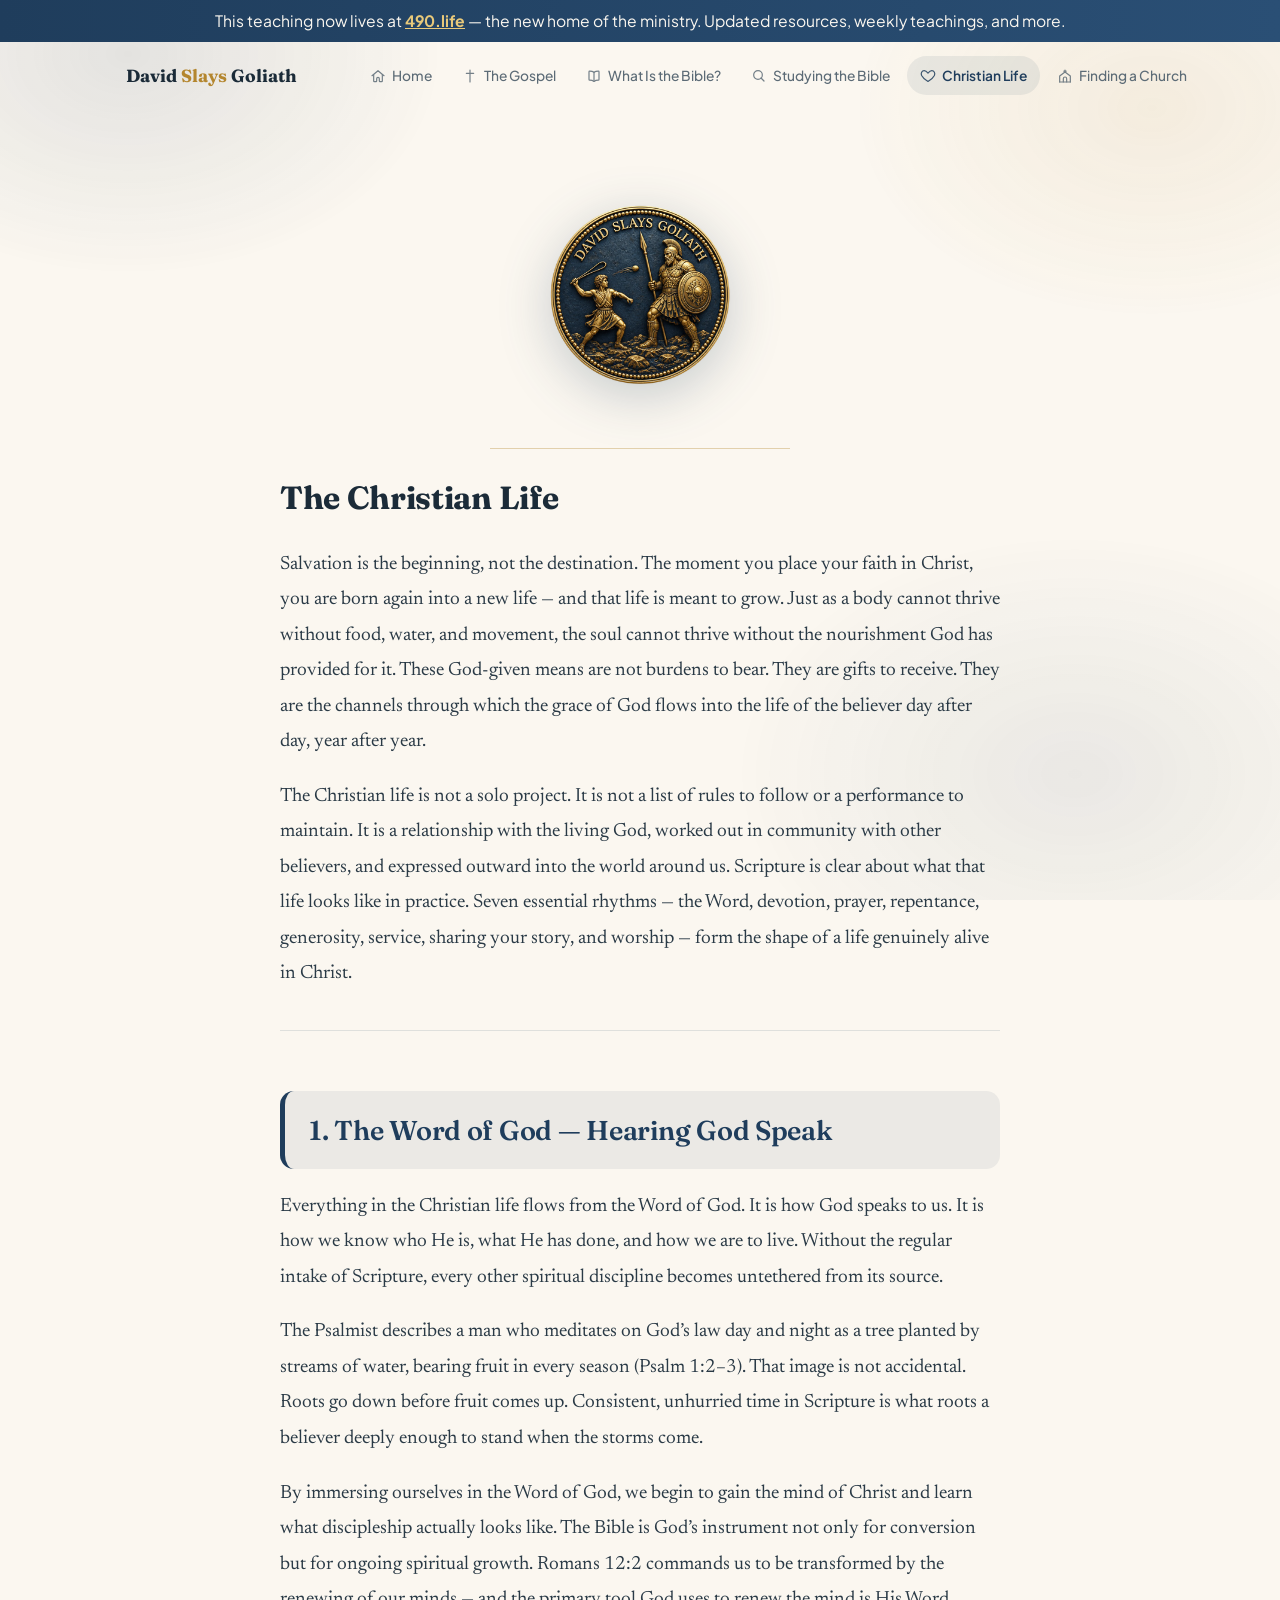
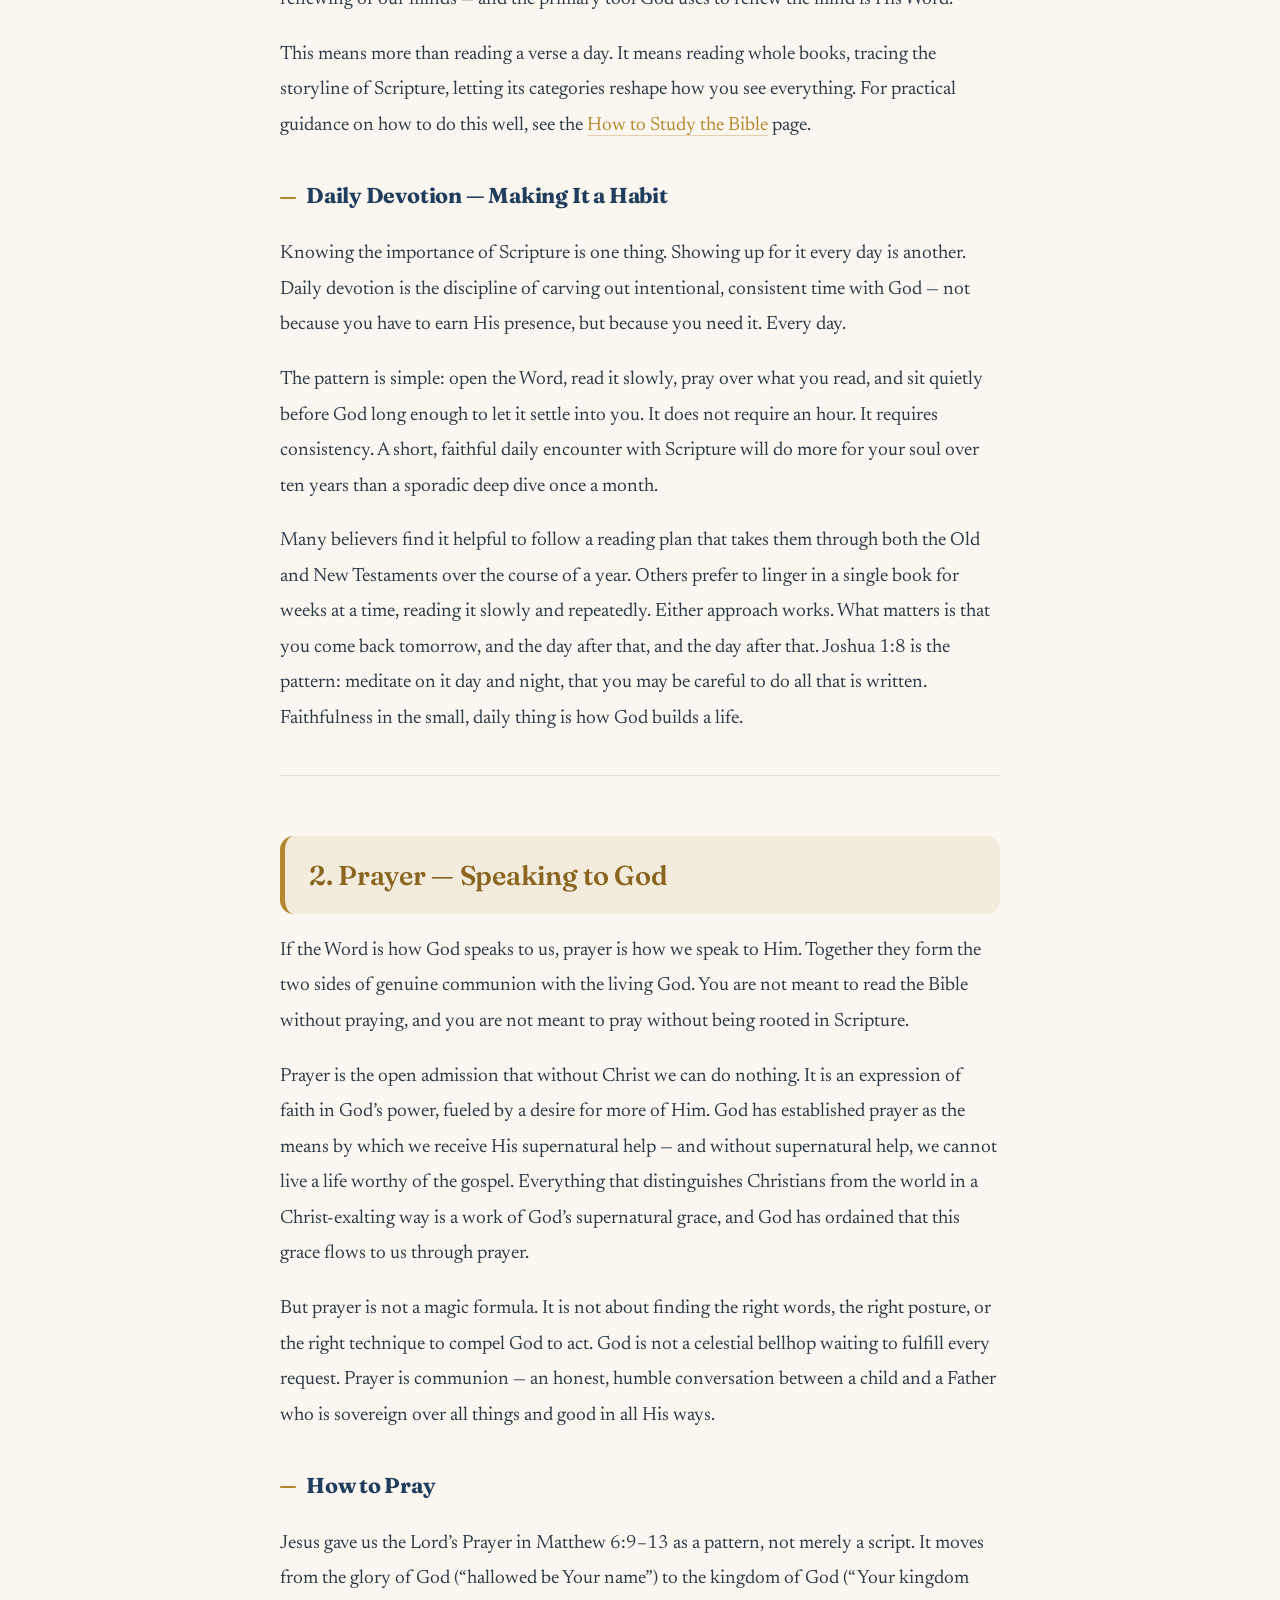
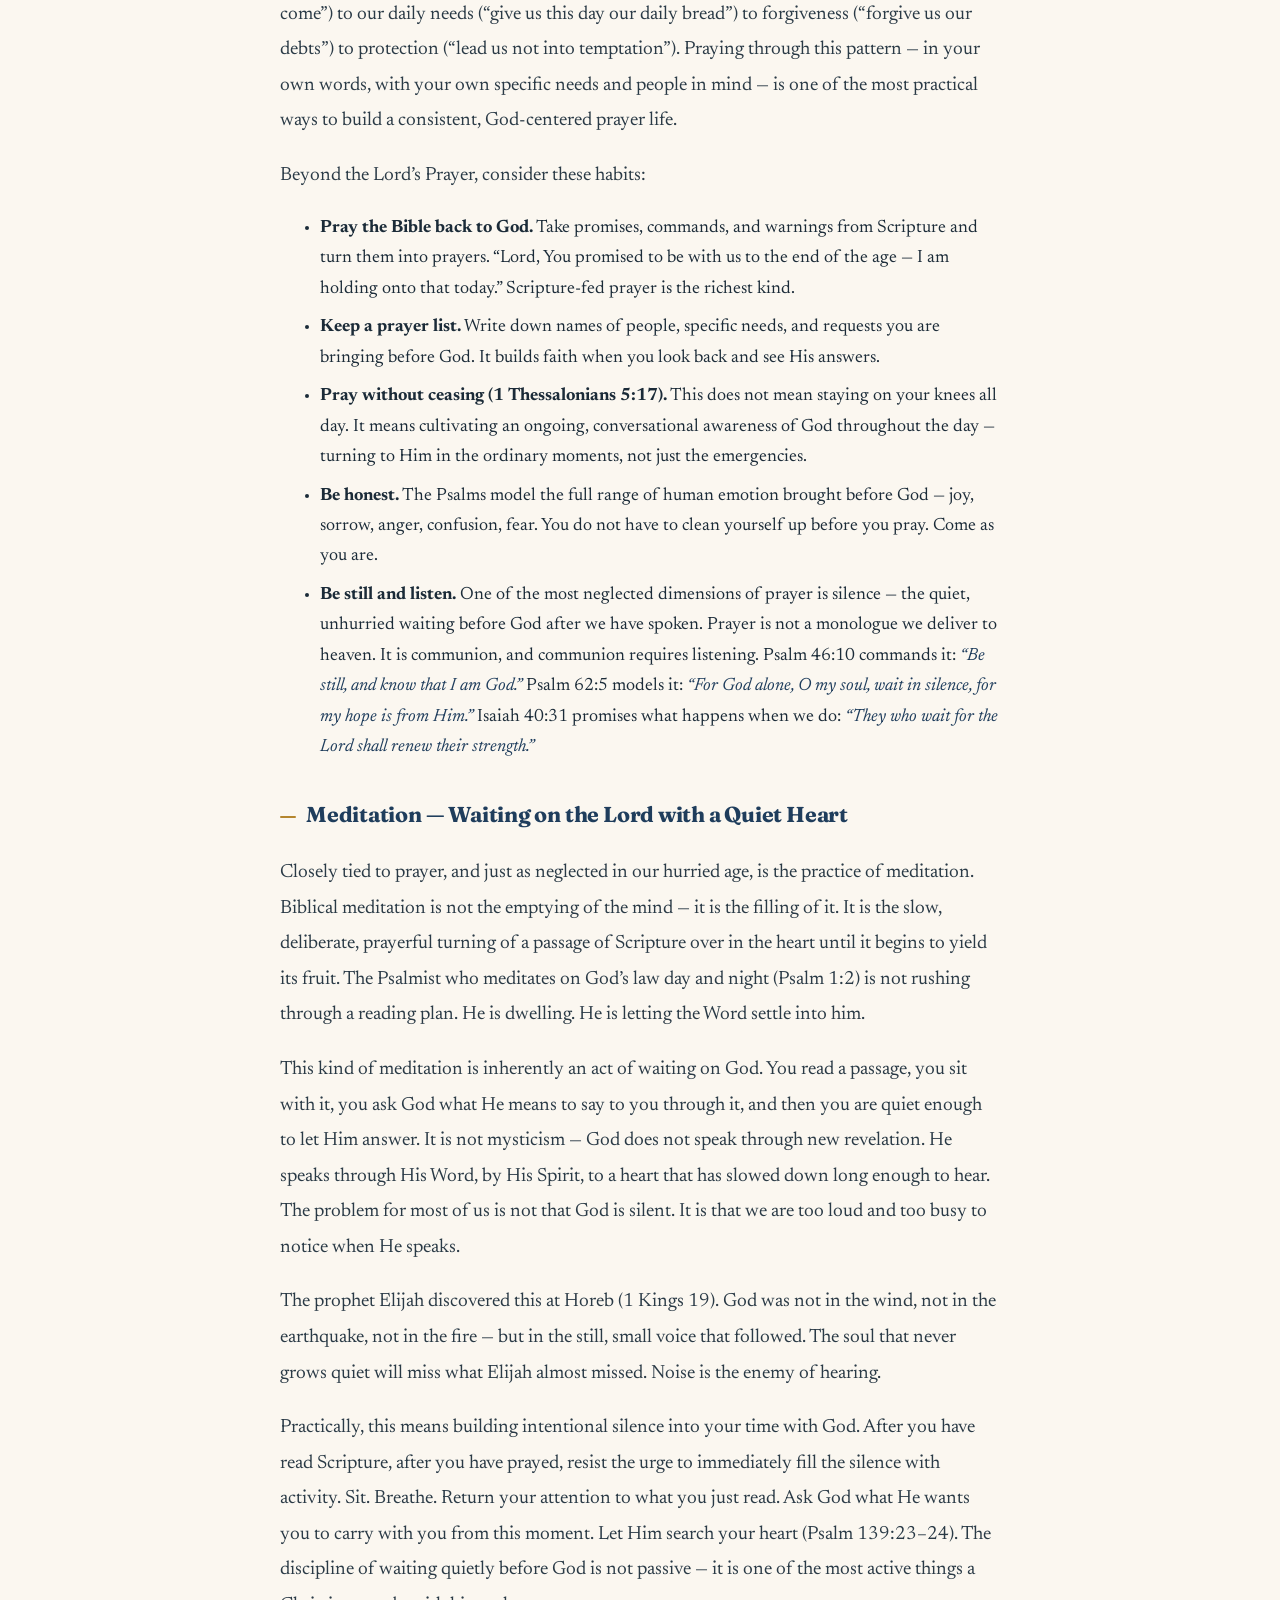
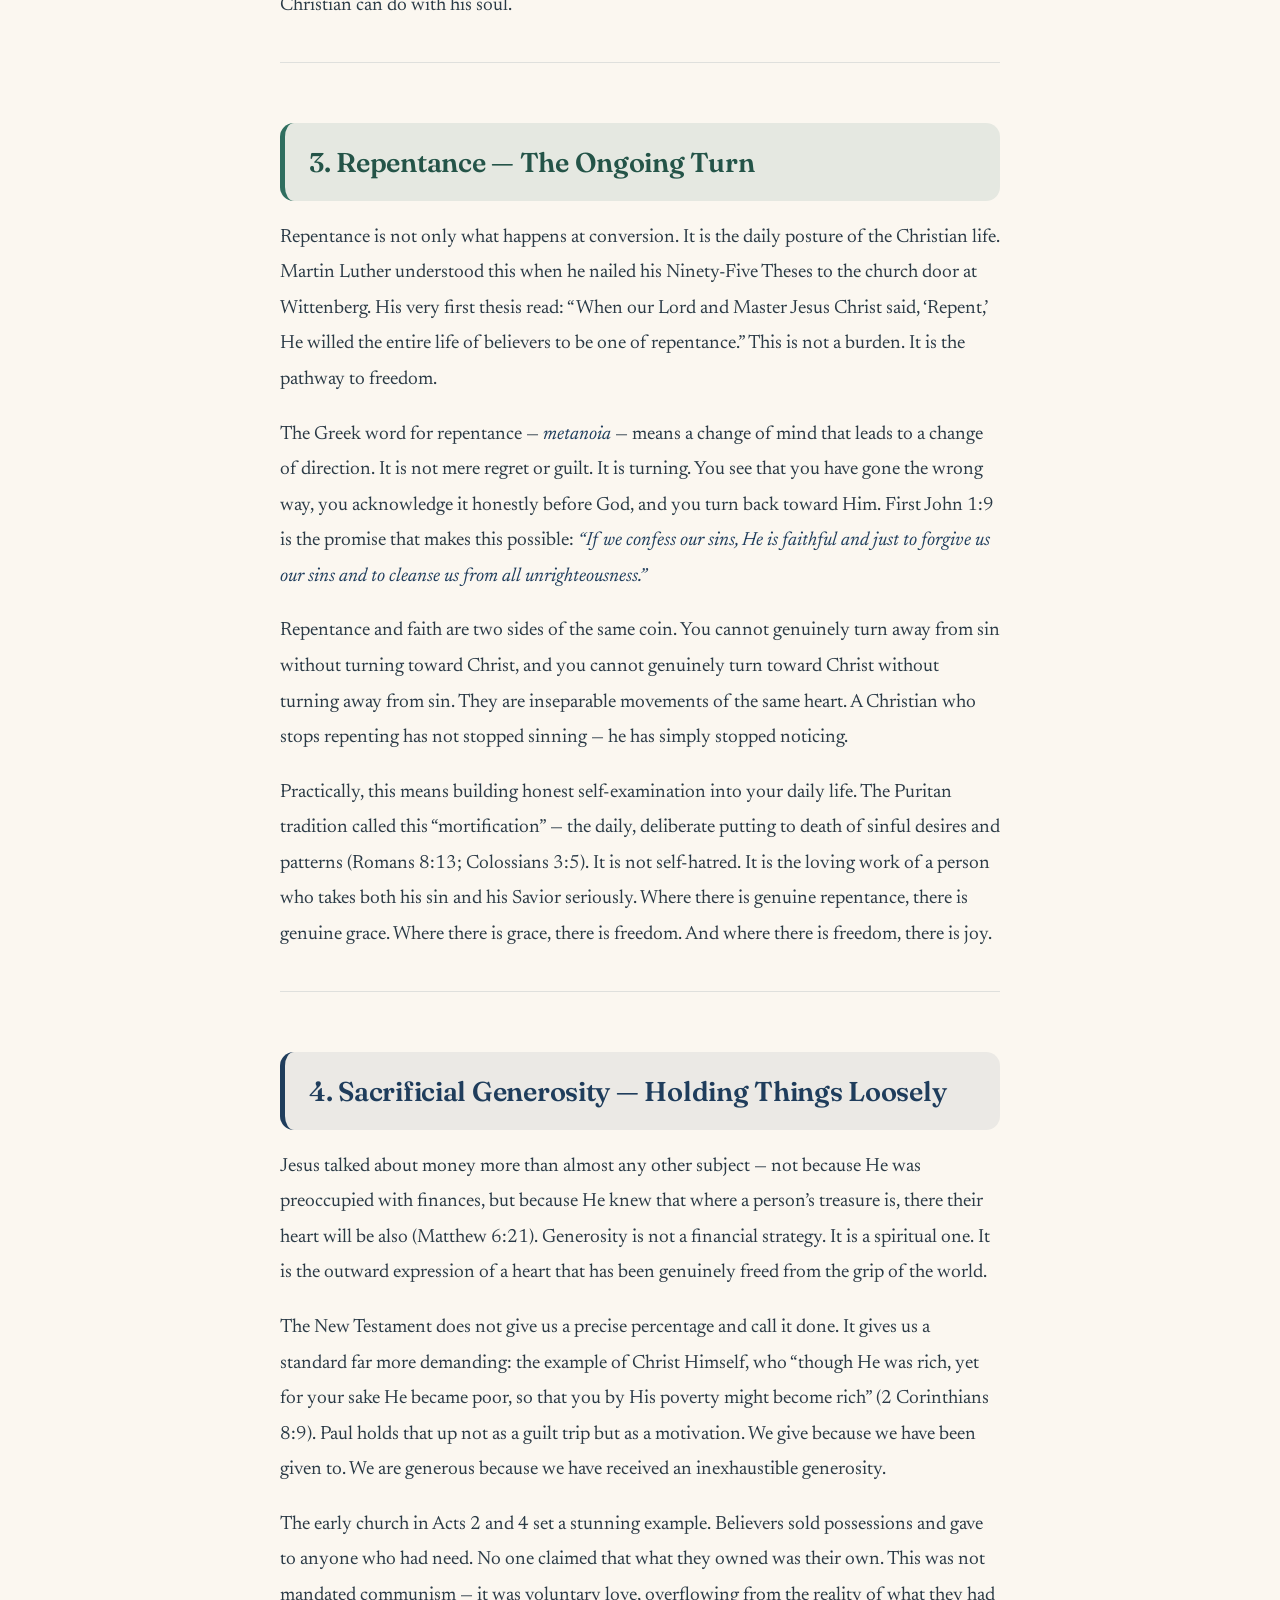
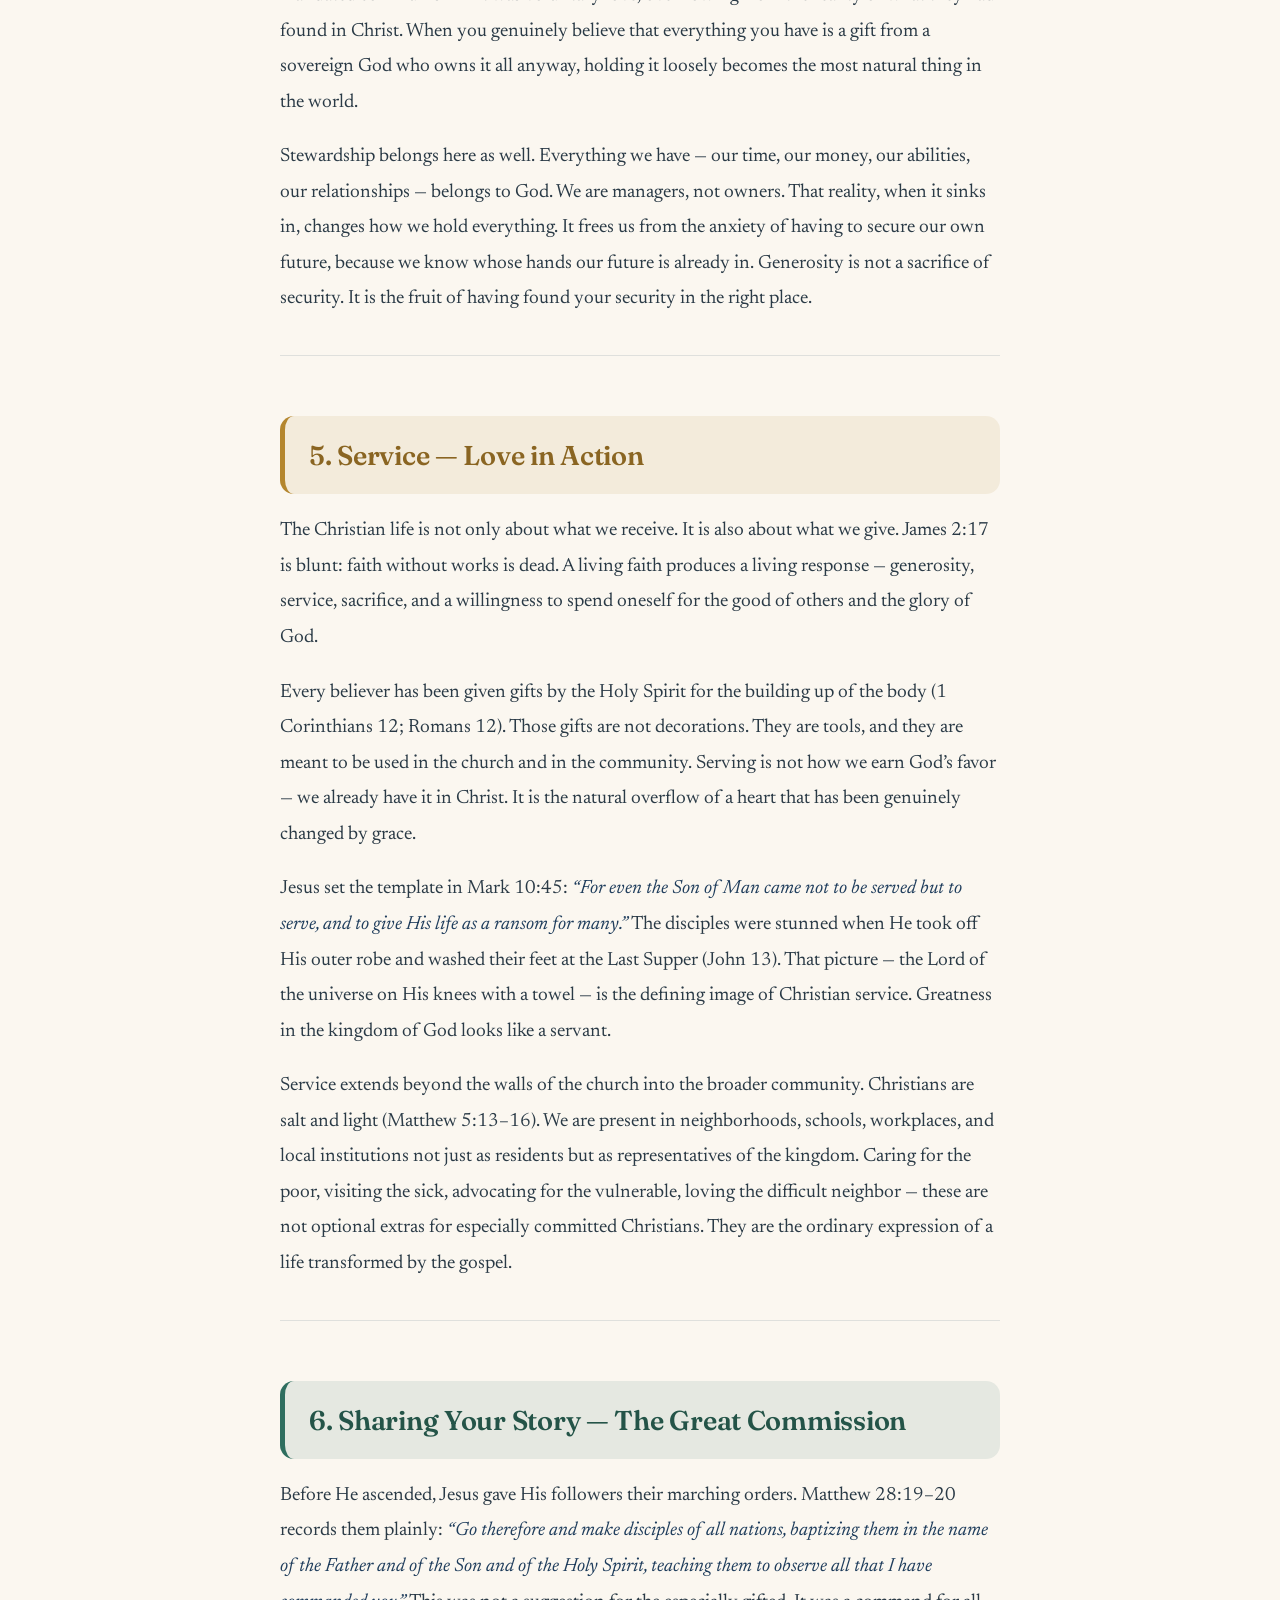
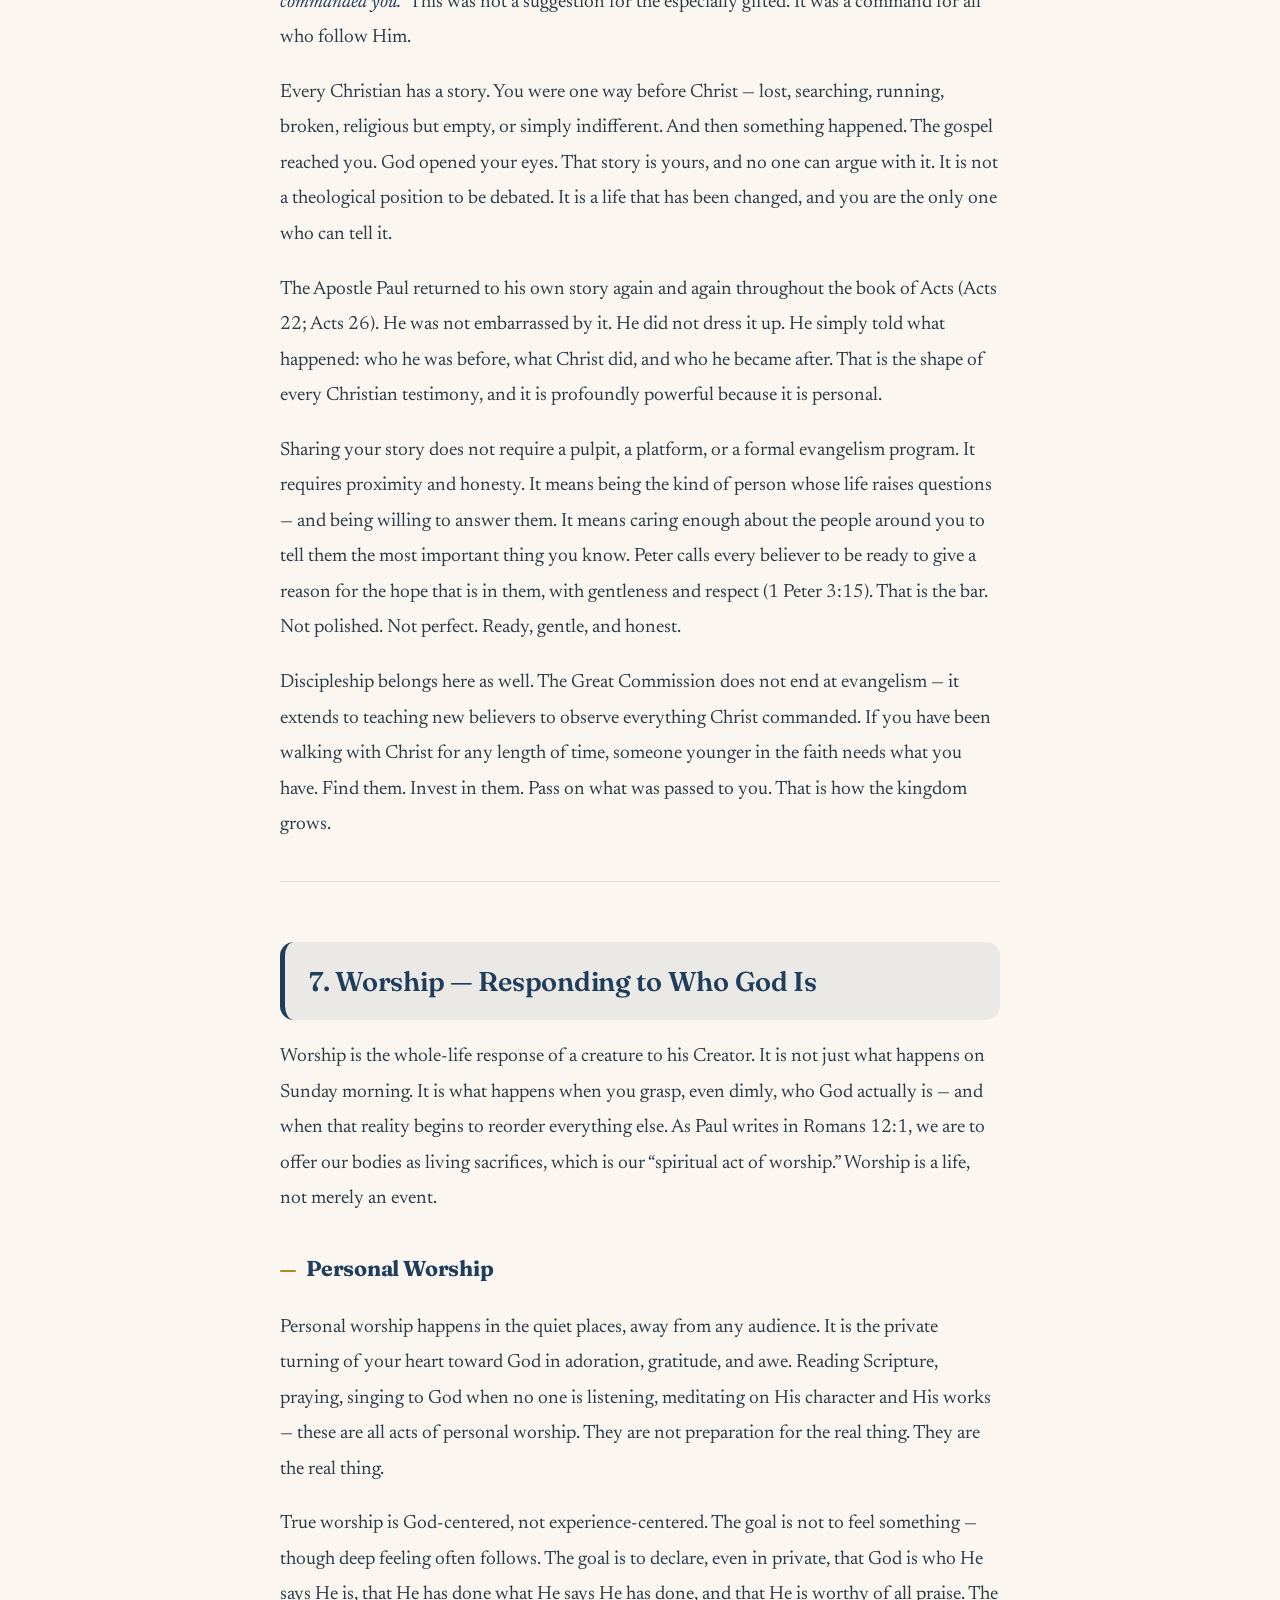
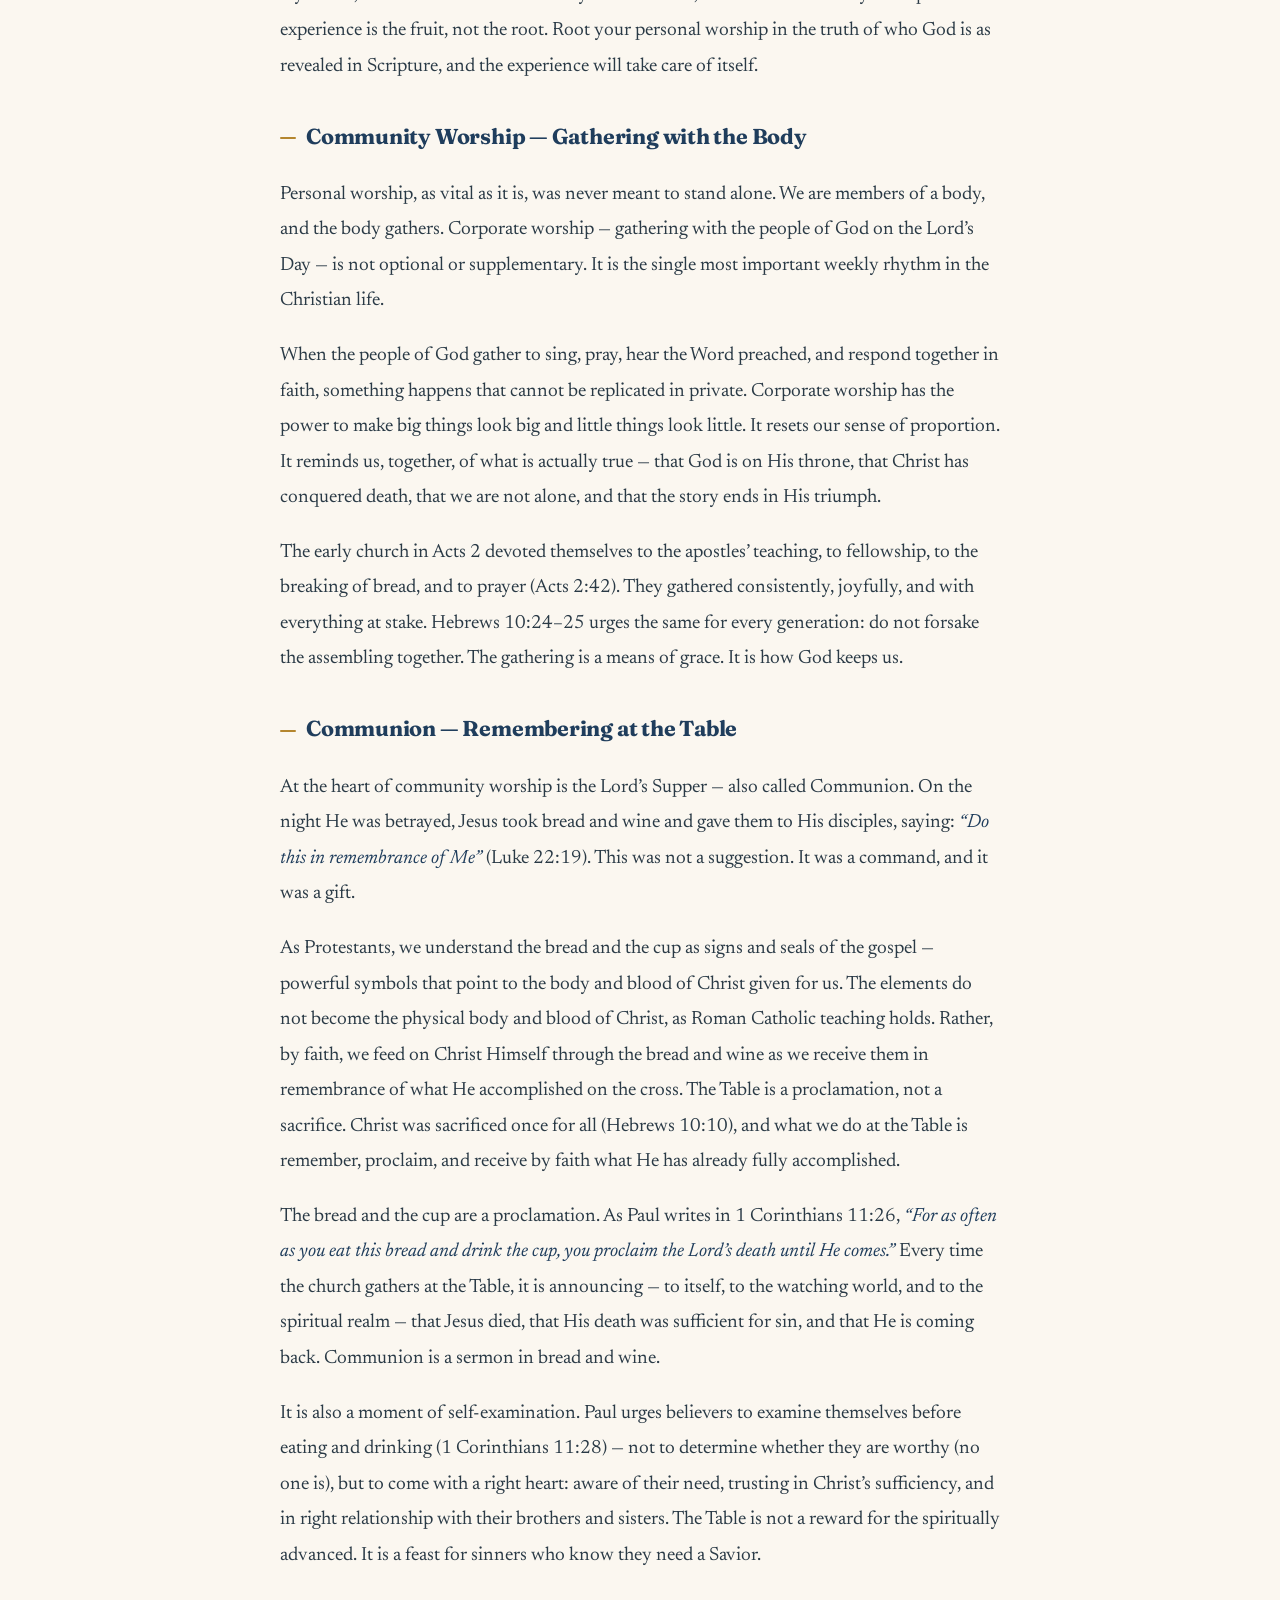
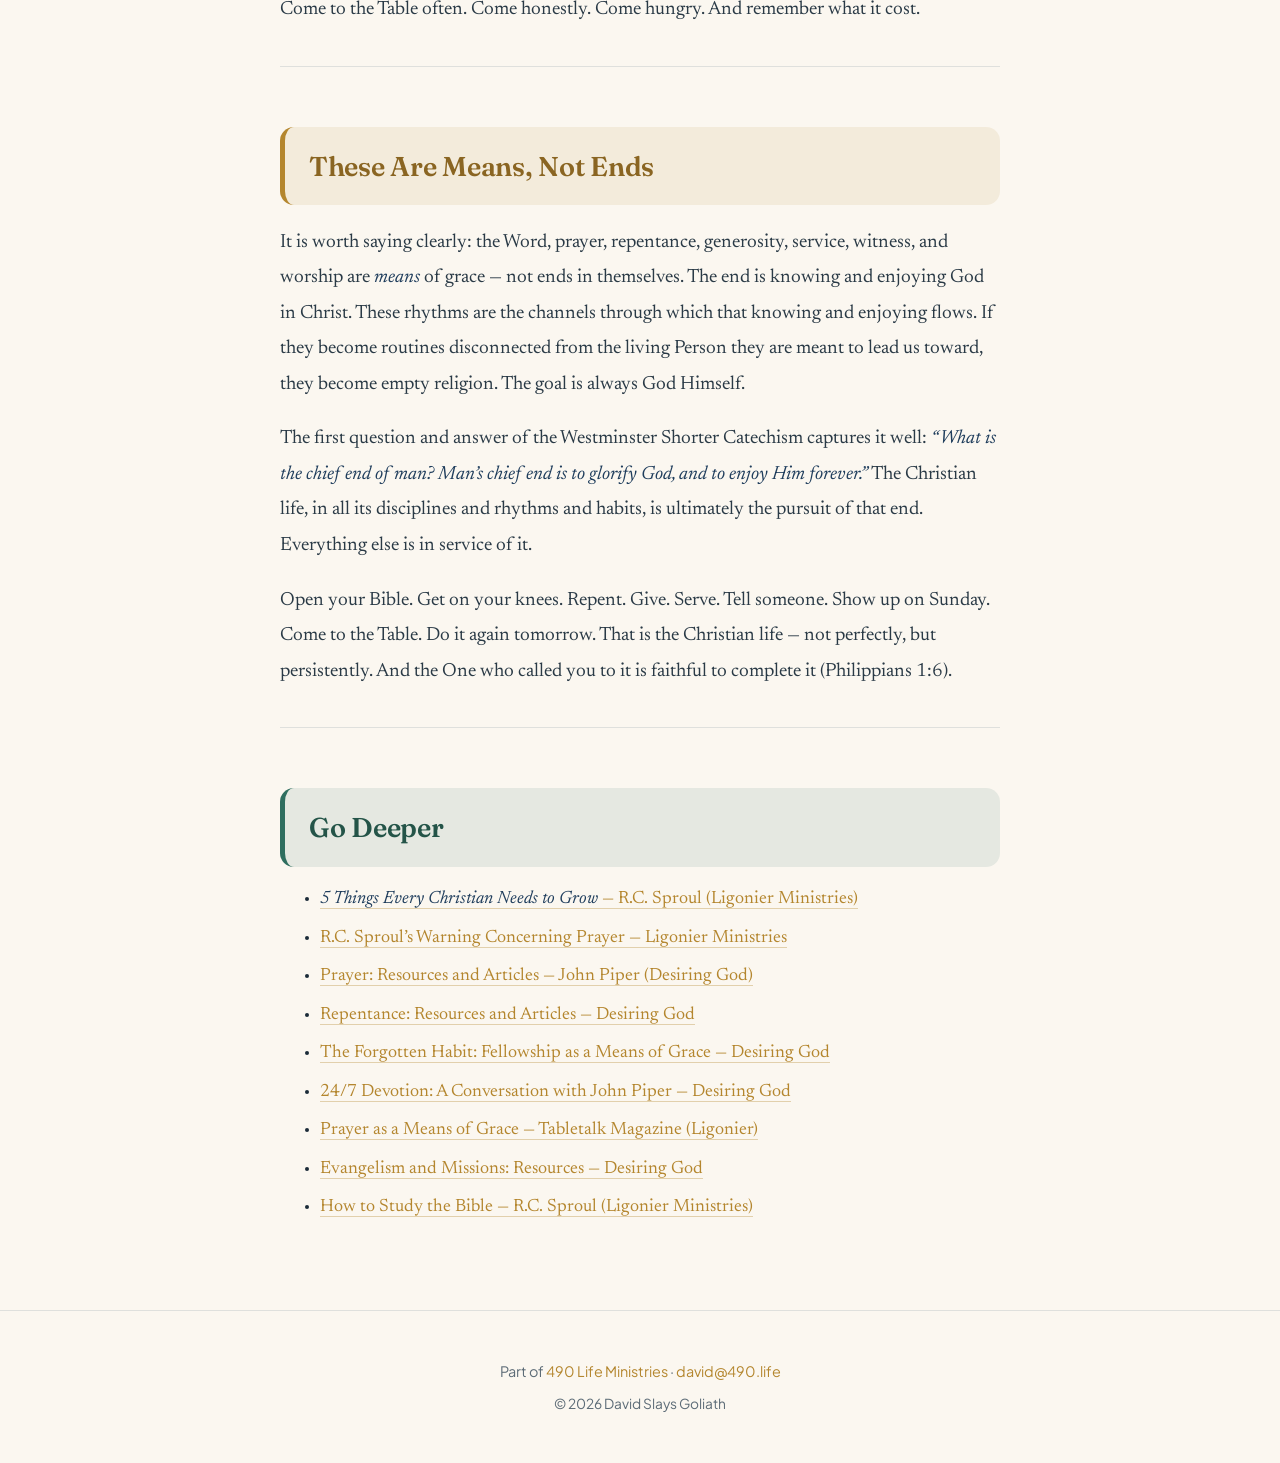
==== commit 8b8fa8bb: "Add 490.life banner to all pages (ministry hub moved) Co-Authored-By: Claude Fable 5 <noreply@anthro" ====
--- a/christian-life.html
+++ b/christian-life.html
@@ -9,6 +9,7 @@
 </head>
 <body>
 
+<div class="life490-banner">This teaching now lives at <a href="https://490.life/christian-life/">490.life</a> — the new home of the ministry. Updated resources, weekly teachings, and more.</div>
 <header class="site-header">
   <div class="header-inner">
     <div class="header-top">
--- a/styles.css
+++ b/styles.css
@@ -209,3 +209,7 @@
   *{animation:none!important}
   .reveal{opacity:1!important;transform:none!important}
 }
+
+/* 490.life banner (2026-08) */
+.life490-banner{background:linear-gradient(90deg,#1F3D5C,#2a4f75);color:#FBF7F0;text-align:center;padding:10px 16px;font-size:.98rem;line-height:1.4}
+.life490-banner a{color:#E8C97A;font-weight:700;text-decoration:underline}
